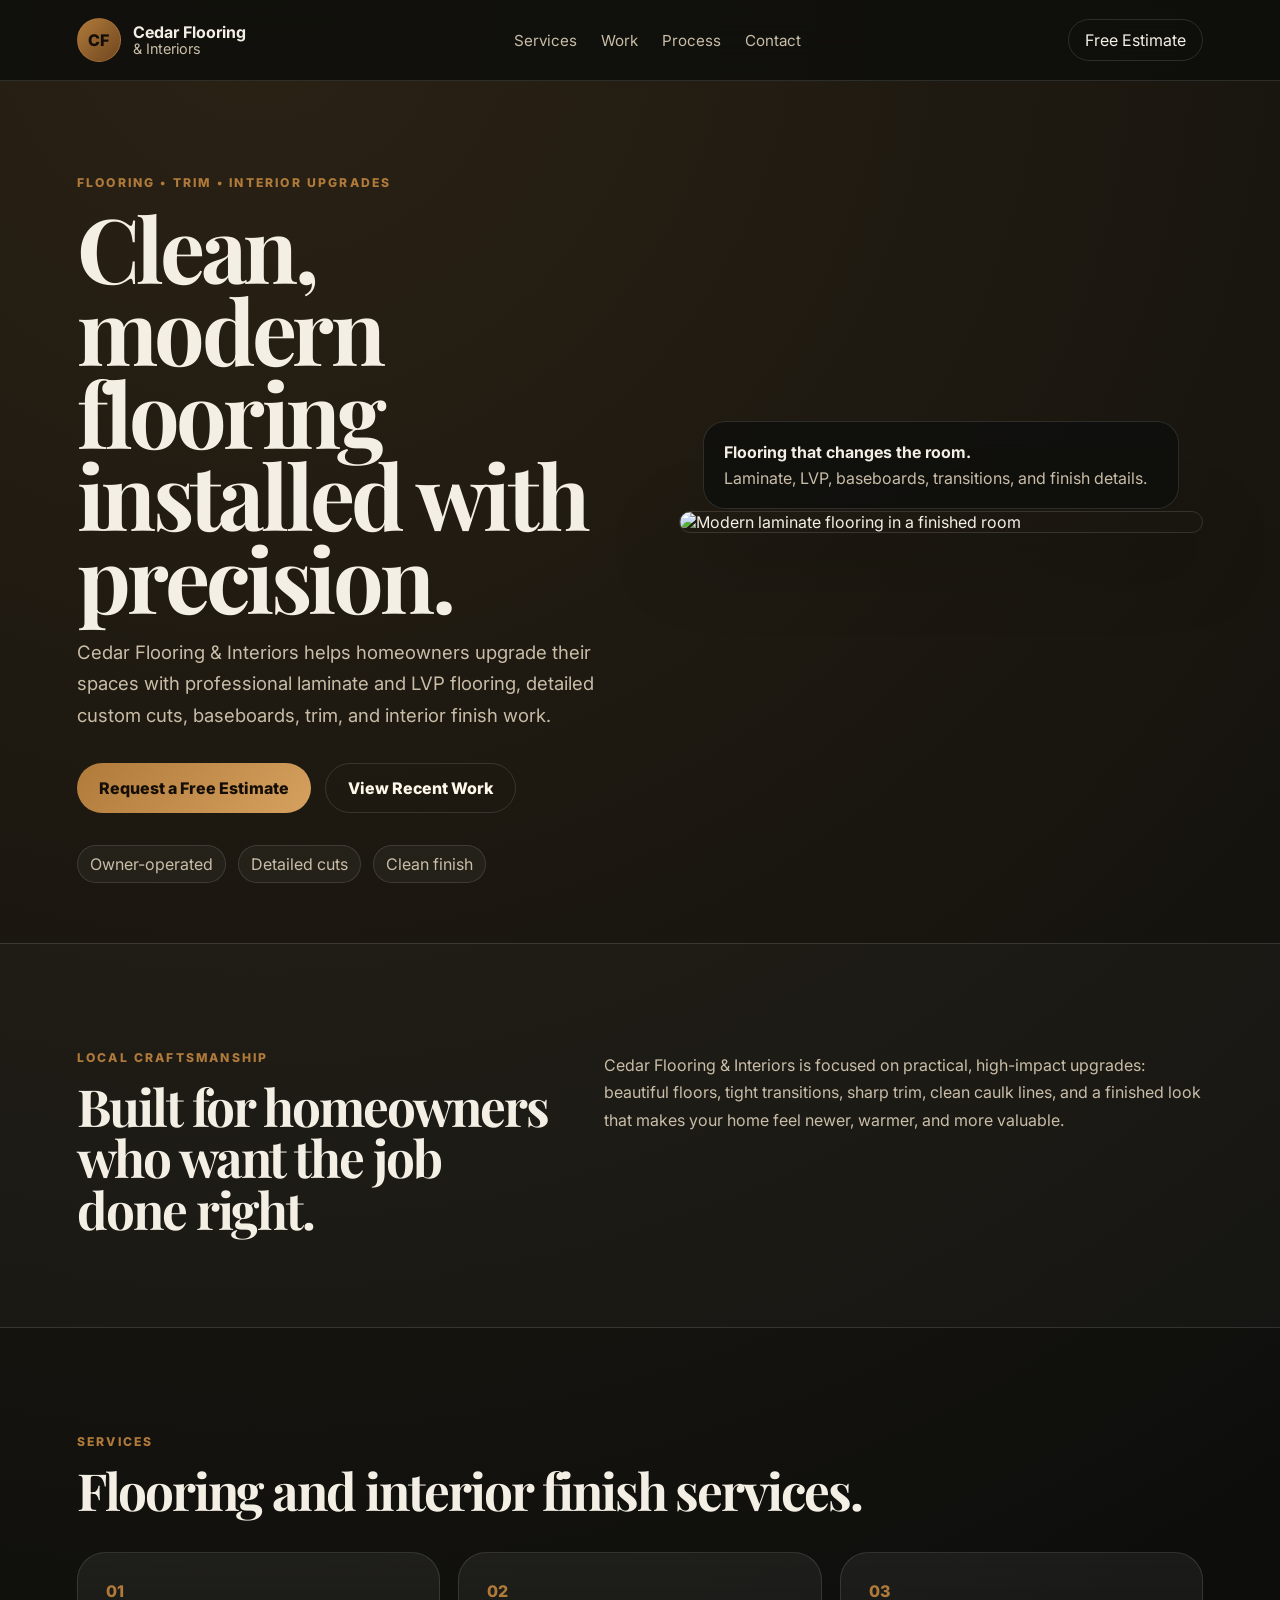
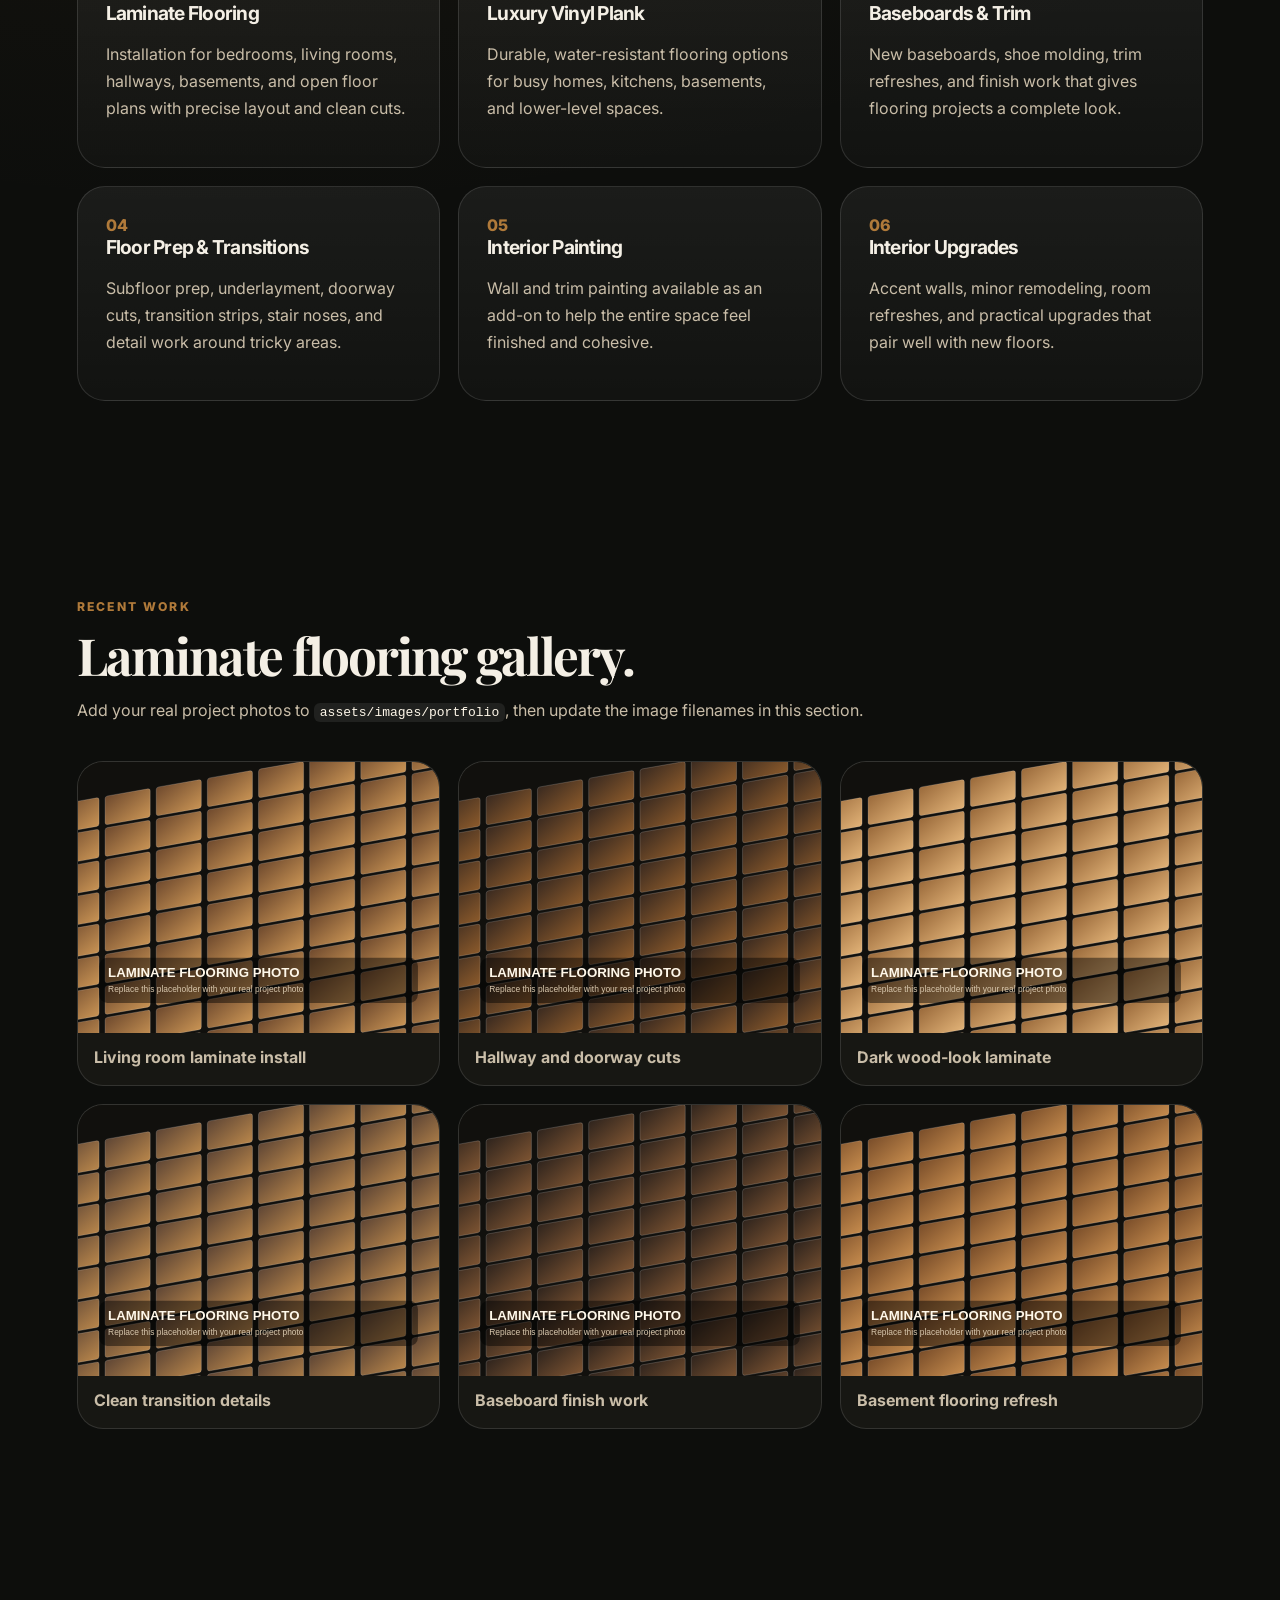
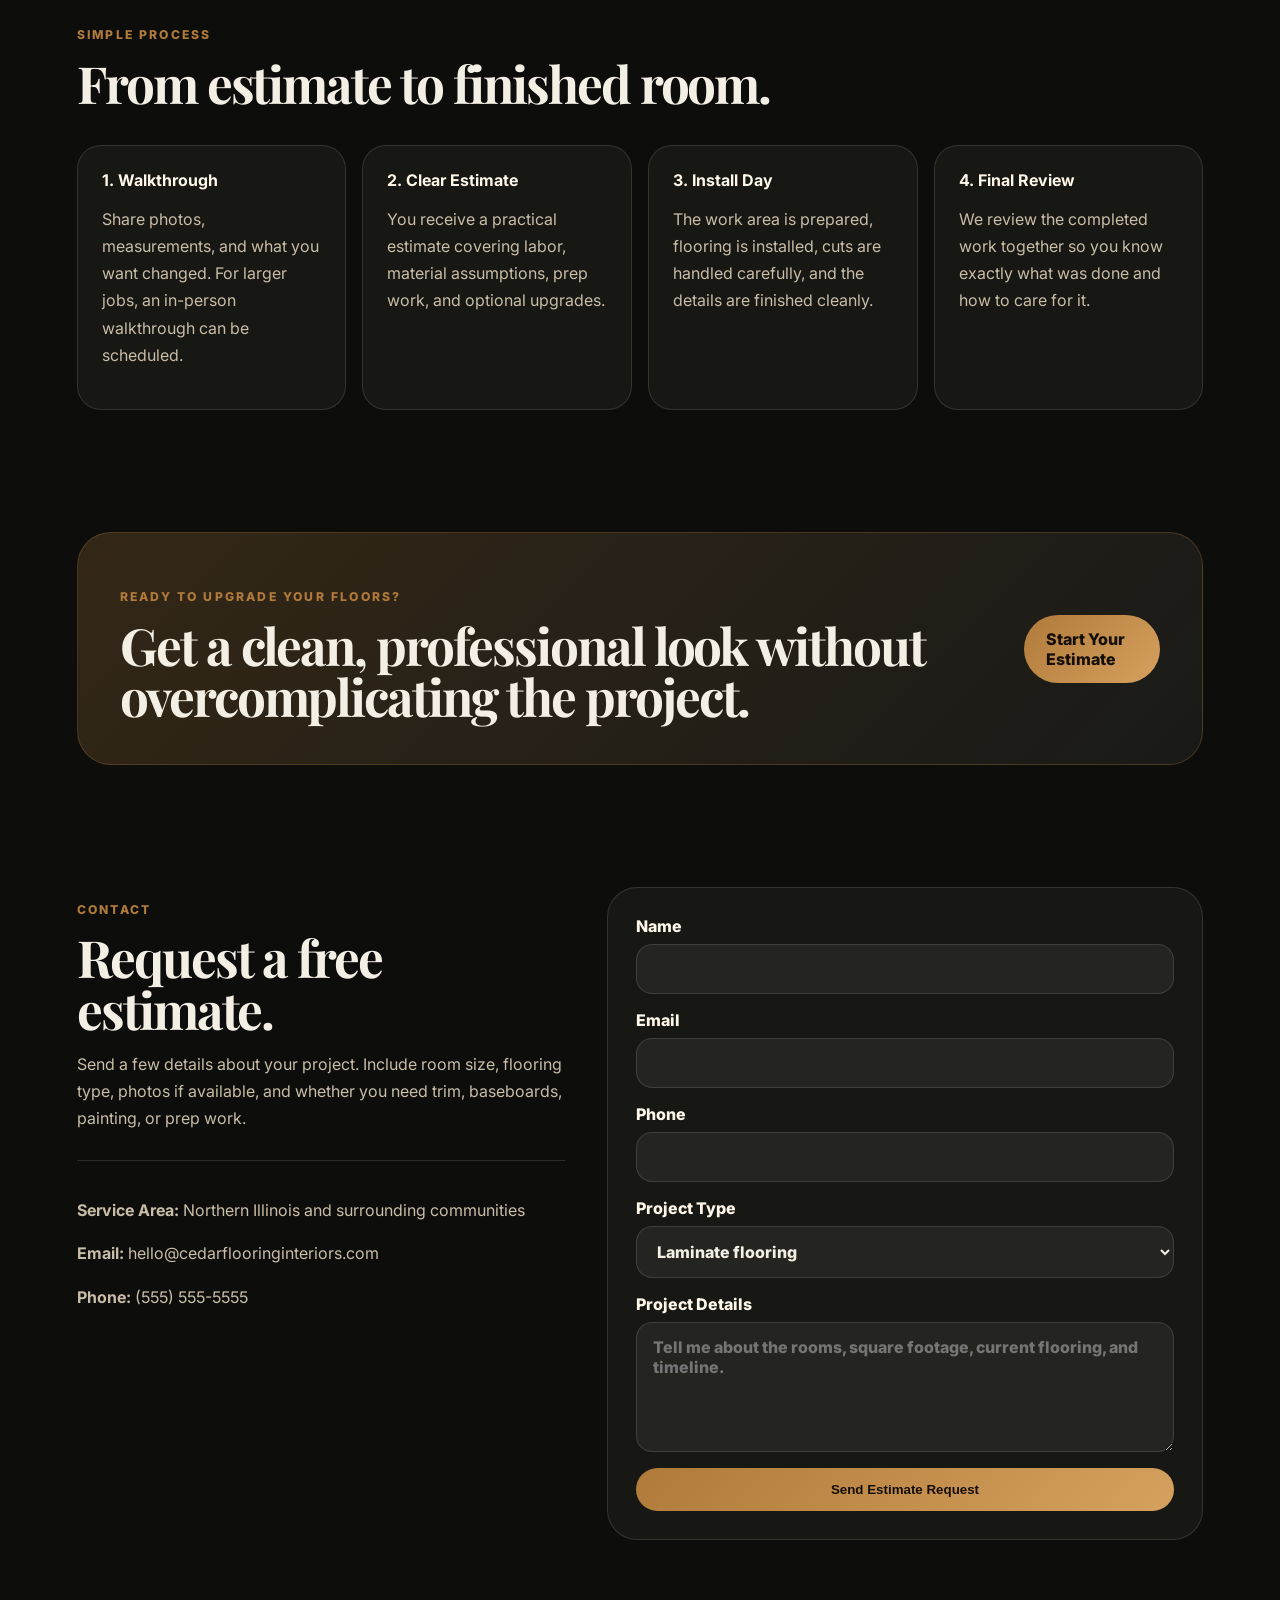
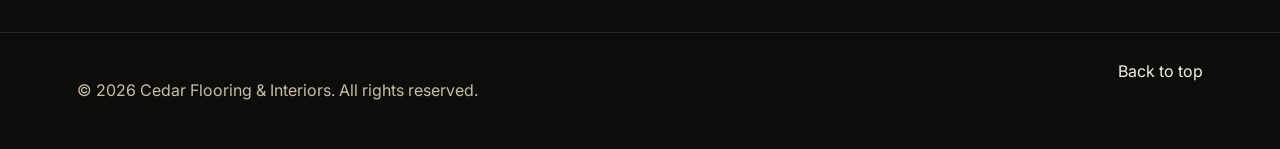
==== index.html @ 6c7323c0 "Initial Cedar Flooring website Initial Cedar Flooring website" ====
<!DOCTYPE html>
<html lang="en">
<head>
  <meta charset="UTF-8" />
  <meta name="viewport" content="width=device-width, initial-scale=1.0" />
  <title>Cedar Flooring & Interiors | Flooring Installation in Northern Illinois</title>
  <meta name="description" content="Cedar Flooring & Interiors provides laminate, LVP, hardwood-style flooring, baseboards, trim, and interior upgrades throughout Northern Illinois." />
  <link rel="preconnect" href="https://fonts.googleapis.com">
  <link rel="preconnect" href="https://fonts.gstatic.com" crossorigin>
  <link href="https://fonts.googleapis.com/css2?family=Inter:wght@400;500;600;700;800&family=Playfair+Display:wght@600;700&display=swap" rel="stylesheet">
  <link rel="stylesheet" href="styles.css" />
</head>
<body>
  <header class="site-header">
    <a class="brand" href="#top" aria-label="Cedar Flooring & Interiors home">
      <span class="brand-mark">CF</span>
      <span><strong>Cedar Flooring</strong><em>& Interiors</em></span>
    </a>
    <nav class="nav-links" aria-label="Primary navigation">
      <a href="#services">Services</a>
      <a href="#work">Work</a>
      <a href="#process">Process</a>
      <a href="#contact">Contact</a>
    </nav>
    <a class="header-cta" href="#contact">Free Estimate</a>
  </header>

  <main id="top">
    <section class="hero">
      <div class="hero-content">
        <p class="eyebrow">Flooring • Trim • Interior Upgrades</p>
        <h1>Clean, modern flooring installed with precision.</h1>
        <p class="hero-text">Cedar Flooring & Interiors helps homeowners upgrade their spaces with professional laminate and LVP flooring, detailed custom cuts, baseboards, trim, and interior finish work.</p>
        <div class="hero-actions">
          <a class="button primary" href="#contact">Request a Free Estimate</a>
          <a class="button secondary" href="#work">View Recent Work</a>
        </div>
        <div class="trust-row" aria-label="Business highlights">
          <span>Owner-operated</span>
          <span>Detailed cuts</span>
          <span>Clean finish</span>
        </div>
      </div>
      <div class="hero-card">
        <img src="assets/images/placeholders/laminate-hero.svg" alt="Modern laminate flooring in a finished room" />
        <div class="floating-card">
          <strong>Flooring that changes the room.</strong>
          <span>Laminate, LVP, baseboards, transitions, and finish details.</span>
        </div>
      </div>
    </section>

    <section class="section intro">
      <div>
        <p class="eyebrow">Local craftsmanship</p>
        <h2>Built for homeowners who want the job done right.</h2>
      </div>
      <p>Cedar Flooring & Interiors is focused on practical, high-impact upgrades: beautiful floors, tight transitions, sharp trim, clean caulk lines, and a finished look that makes your home feel newer, warmer, and more valuable.</p>
    </section>

    <section class="section services" id="services">
      <div class="section-heading">
        <p class="eyebrow">Services</p>
        <h2>Flooring and interior finish services.</h2>
      </div>
      <div class="service-grid">
        <article class="service-card">
          <span>01</span>
          <h3>Laminate Flooring</h3>
          <p>Installation for bedrooms, living rooms, hallways, basements, and open floor plans with precise layout and clean cuts.</p>
        </article>
        <article class="service-card">
          <span>02</span>
          <h3>Luxury Vinyl Plank</h3>
          <p>Durable, water-resistant flooring options for busy homes, kitchens, basements, and lower-level spaces.</p>
        </article>
        <article class="service-card">
          <span>03</span>
          <h3>Baseboards & Trim</h3>
          <p>New baseboards, shoe molding, trim refreshes, and finish work that gives flooring projects a complete look.</p>
        </article>
        <article class="service-card">
          <span>04</span>
          <h3>Floor Prep & Transitions</h3>
          <p>Subfloor prep, underlayment, doorway cuts, transition strips, stair noses, and detail work around tricky areas.</p>
        </article>
        <article class="service-card">
          <span>05</span>
          <h3>Interior Painting</h3>
          <p>Wall and trim painting available as an add-on to help the entire space feel finished and cohesive.</p>
        </article>
        <article class="service-card">
          <span>06</span>
          <h3>Interior Upgrades</h3>
          <p>Accent walls, minor remodeling, room refreshes, and practical upgrades that pair well with new floors.</p>
        </article>
      </div>
    </section>

    <section class="section showcase" id="work">
      <div class="section-heading">
        <p class="eyebrow">Recent Work</p>
        <h2>Laminate flooring gallery.</h2>
        <p>Add your real project photos to <code>assets/images/portfolio</code>, then update the image filenames in this section.</p>
      </div>
      <div class="gallery">
        <figure><img src="assets/images/placeholders/laminate-1.svg" alt="Laminate flooring project photo placeholder"><figcaption>Living room laminate install</figcaption></figure>
        <figure><img src="assets/images/placeholders/laminate-2.svg" alt="Laminate flooring hallway project photo placeholder"><figcaption>Hallway and doorway cuts</figcaption></figure>
        <figure><img src="assets/images/placeholders/laminate-3.svg" alt="Dark laminate flooring project photo placeholder"><figcaption>Dark wood-look laminate</figcaption></figure>
        <figure><img src="assets/images/placeholders/laminate-4.svg" alt="Laminate flooring detail project photo placeholder"><figcaption>Clean transition details</figcaption></figure>
        <figure><img src="assets/images/placeholders/laminate-5.svg" alt="Laminate floor and baseboard placeholder"><figcaption>Baseboard finish work</figcaption></figure>
        <figure><img src="assets/images/placeholders/laminate-6.svg" alt="Laminate basement floor placeholder"><figcaption>Basement flooring refresh</figcaption></figure>
      </div>
    </section>

    <section class="section process" id="process">
      <div class="section-heading">
        <p class="eyebrow">Simple Process</p>
        <h2>From estimate to finished room.</h2>
      </div>
      <div class="steps">
        <div><strong>1. Walkthrough</strong><p>Share photos, measurements, and what you want changed. For larger jobs, an in-person walkthrough can be scheduled.</p></div>
        <div><strong>2. Clear Estimate</strong><p>You receive a practical estimate covering labor, material assumptions, prep work, and optional upgrades.</p></div>
        <div><strong>3. Install Day</strong><p>The work area is prepared, flooring is installed, cuts are handled carefully, and the details are finished cleanly.</p></div>
        <div><strong>4. Final Review</strong><p>We review the completed work together so you know exactly what was done and how to care for it.</p></div>
      </div>
    </section>

    <section class="cta-band">
      <div>
        <p class="eyebrow">Ready to upgrade your floors?</p>
        <h2>Get a clean, professional look without overcomplicating the project.</h2>
      </div>
      <a class="button primary" href="#contact">Start Your Estimate</a>
    </section>

    <section class="section contact" id="contact">
      <div class="contact-copy">
        <p class="eyebrow">Contact</p>
        <h2>Request a free estimate.</h2>
        <p>Send a few details about your project. Include room size, flooring type, photos if available, and whether you need trim, baseboards, painting, or prep work.</p>
        <div class="contact-details">
          <p><strong>Service Area:</strong> Northern Illinois and surrounding communities</p>
          <p><strong>Email:</strong> hello@cedarflooringinteriors.com</p>
          <p><strong>Phone:</strong> (555) 555-5555</p>
        </div>
      </div>
      <form name="estimate" method="POST" data-netlify="true" netlify-honeypot="bot-field" action="/thank-you.html" class="contact-form">
        <input type="hidden" name="form-name" value="estimate" />
        <p class="hidden"><label>Don’t fill this out: <input name="bot-field" /></label></p>
        <label>Name<input type="text" name="name" required></label>
        <label>Email<input type="email" name="email" required></label>
        <label>Phone<input type="tel" name="phone"></label>
        <label>Project Type<select name="project-type"><option>Laminate flooring</option><option>LVP flooring</option><option>Baseboards / trim</option><option>Interior painting</option><option>Other interior upgrade</option></select></label>
        <label>Project Details<textarea name="message" rows="5" placeholder="Tell me about the rooms, square footage, current flooring, and timeline."></textarea></label>
        <button class="button primary" type="submit">Send Estimate Request</button>
      </form>
    </section>
  </main>

  <footer class="site-footer">
    <p>© <span id="year"></span> Cedar Flooring & Interiors. All rights reserved.</p>
    <a href="#top">Back to top</a>
  </footer>

  <script src="script.js"></script>
</body>
</html>
---- styles.css ----
:root {
  --bg: #0d0e0c;
  --panel: #171713;
  --panel-2: #222018;
  --text: #f4efe5;
  --muted: #c9bda8;
  --cedar: #b07a3a;
  --cedar-dark: #6f461f;
  --cream: #fff8ea;
  --line: rgba(255,255,255,.12);
  --shadow: 0 24px 70px rgba(0,0,0,.35);
}
* { box-sizing: border-box; }
html { scroll-behavior: smooth; }
body {
  margin: 0;
  font-family: Inter, system-ui, -apple-system, BlinkMacSystemFont, "Segoe UI", sans-serif;
  background: radial-gradient(circle at 20% 0%, rgba(176,122,58,.18), transparent 36%), var(--bg);
  color: var(--text);
}
a { color: inherit; text-decoration: none; }
img { max-width: 100%; display: block; }
.site-header {
  position: sticky; top: 0; z-index: 10;
  display: flex; align-items: center; justify-content: space-between;
  gap: 24px; padding: 18px 6vw;
  background: rgba(13,14,12,.82); backdrop-filter: blur(18px);
  border-bottom: 1px solid var(--line);
}
.brand { display: flex; align-items: center; gap: 12px; }
.brand-mark {
  width: 44px; height: 44px; display: grid; place-items: center;
  border: 1px solid rgba(176,122,58,.55); border-radius: 50%;
  background: linear-gradient(135deg, var(--cedar), var(--cedar-dark));
  font-weight: 800; color: #130d08;
}
.brand strong, .brand em { display: block; line-height: 1.05; }
.brand em { color: var(--muted); font-style: normal; font-size: .9rem; }
.nav-links { display: flex; gap: 24px; color: var(--muted); font-size: .95rem; }
.nav-links a:hover { color: var(--text); }
.header-cta { border: 1px solid var(--line); padding: 10px 16px; border-radius: 999px; }
.hero { display: grid; grid-template-columns: 1.02fr .98fr; gap: 56px; align-items: center; min-height: 82vh; padding: 80px 6vw 60px; }
.eyebrow { color: var(--cedar); text-transform: uppercase; letter-spacing: .18em; font-size: .76rem; font-weight: 800; }
h1, h2, h3 { margin: 0; letter-spacing: -0.04em; }
h1 { font-family: "Playfair Display", serif; font-size: clamp(3rem, 7vw, 6.8rem); line-height: .92; max-width: 900px; }
h2 { font-family: "Playfair Display", serif; font-size: clamp(2.2rem, 4vw, 4.2rem); line-height: 1; }
h3 { font-size: 1.2rem; }
p { color: var(--muted); line-height: 1.7; }
.hero-text { font-size: 1.16rem; max-width: 680px; }
.hero-actions { display: flex; gap: 14px; flex-wrap: wrap; margin: 32px 0; }
.button { display: inline-flex; justify-content: center; align-items: center; border-radius: 999px; padding: 14px 22px; font-weight: 800; border: 1px solid var(--line); cursor: pointer; }
.button.primary { background: linear-gradient(135deg, var(--cedar), #d6a15f); color: #150e07; border: none; }
.button.secondary { color: var(--cream); }
.trust-row { display: flex; gap: 12px; flex-wrap: wrap; color: var(--muted); }
.trust-row span { border: 1px solid var(--line); border-radius: 999px; padding: 8px 12px; background: rgba(255,255,255,.04); }
.hero-card { position: relative; }
.hero-card img { border-radius: 34px; box-shadow: var(--shadow); border: 1px solid var(--line); }
.floating-card { position: absolute; left: 24px; right: 24px; bottom: 24px; padding: 20px; background: rgba(13,14,12,.75); backdrop-filter: blur(16px); border: 1px solid var(--line); border-radius: 22px; }
.floating-card strong, .floating-card span { display: block; }
.floating-card span { color: var(--muted); margin-top: 6px; }
.section { padding: 92px 6vw; }
.intro { display: grid; grid-template-columns: .8fr 1fr; gap: 48px; border-top: 1px solid var(--line); border-bottom: 1px solid var(--line); background: rgba(255,255,255,.025); }
.section-heading { max-width: 820px; margin-bottom: 36px; }
.service-grid { display: grid; grid-template-columns: repeat(3, 1fr); gap: 18px; }
.service-card { padding: 28px; border: 1px solid var(--line); border-radius: 28px; background: linear-gradient(180deg, rgba(255,255,255,.06), rgba(255,255,255,.025)); }
.service-card span { color: var(--cedar); font-weight: 800; }
.gallery { display: grid; grid-template-columns: repeat(3, 1fr); gap: 18px; }
.gallery figure { margin: 0; border: 1px solid var(--line); border-radius: 26px; overflow: hidden; background: var(--panel); }
.gallery img { width: 100%; aspect-ratio: 4/3; object-fit: cover; }
.gallery figcaption { padding: 14px 16px 18px; color: var(--muted); font-weight: 700; }
.steps { display: grid; grid-template-columns: repeat(4, 1fr); gap: 16px; }
.steps div { padding: 24px; background: var(--panel); border: 1px solid var(--line); border-radius: 24px; }
.steps strong { color: var(--cream); }
.cta-band { margin: 30px 6vw; padding: 42px; border-radius: 34px; display: flex; justify-content: space-between; gap: 30px; align-items: center; background: linear-gradient(135deg, rgba(176,122,58,.24), rgba(255,255,255,.05)); border: 1px solid rgba(176,122,58,.28); }
.contact { display: grid; grid-template-columns: .9fr 1.1fr; gap: 42px; }
.contact-details { margin-top: 28px; padding-top: 20px; border-top: 1px solid var(--line); }
.contact-form { display: grid; gap: 16px; padding: 28px; border: 1px solid var(--line); border-radius: 30px; background: var(--panel); }
label { display: grid; gap: 8px; color: var(--cream); font-weight: 800; }
input, textarea, select { width: 100%; border: 1px solid var(--line); border-radius: 16px; background: rgba(255,255,255,.06); color: var(--text); padding: 14px 16px; font: inherit; }
select option { color: #111; }
.hidden { display: none; }
.site-footer { padding: 28px 6vw; display: flex; justify-content: space-between; gap: 20px; border-top: 1px solid var(--line); }
.thank-you-page { min-height: 100vh; display: grid; place-items: center; padding: 24px; }
.thank-you-card { max-width: 620px; padding: 46px; border-radius: 34px; background: var(--panel); border: 1px solid var(--line); box-shadow: var(--shadow); }
code { color: var(--cream); background: rgba(255,255,255,.08); padding: 2px 6px; border-radius: 6px; }
@media (max-width: 900px) {
  .hero, .intro, .contact { grid-template-columns: 1fr; }
  .service-grid, .gallery, .steps { grid-template-columns: repeat(2, 1fr); }
  .nav-links { display: none; }
  .cta-band { align-items: flex-start; flex-direction: column; }
}
@media (max-width: 560px) {
  .site-header { padding: 14px 18px; }
  .header-cta { display: none; }
  .hero, .section { padding-left: 20px; padding-right: 20px; }
  .service-grid, .gallery, .steps { grid-template-columns: 1fr; }
  .site-footer { flex-direction: column; }
}
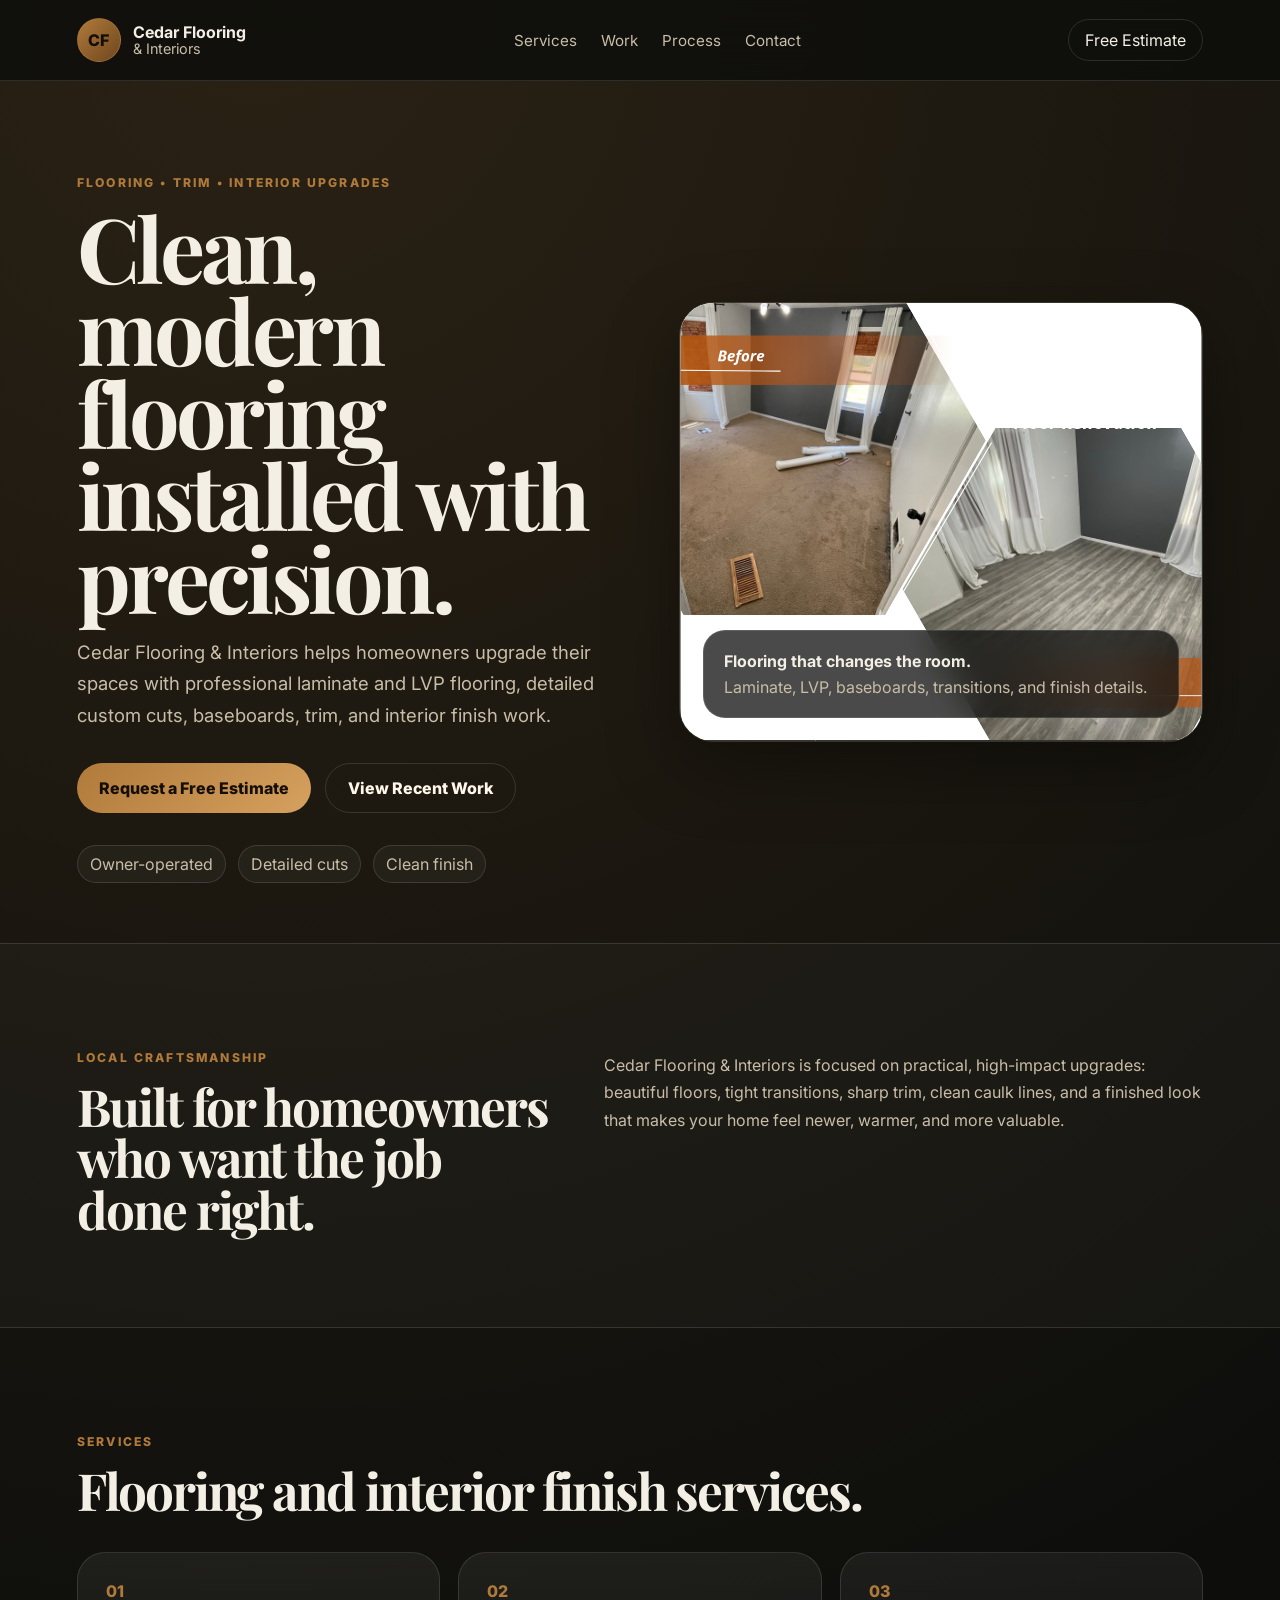
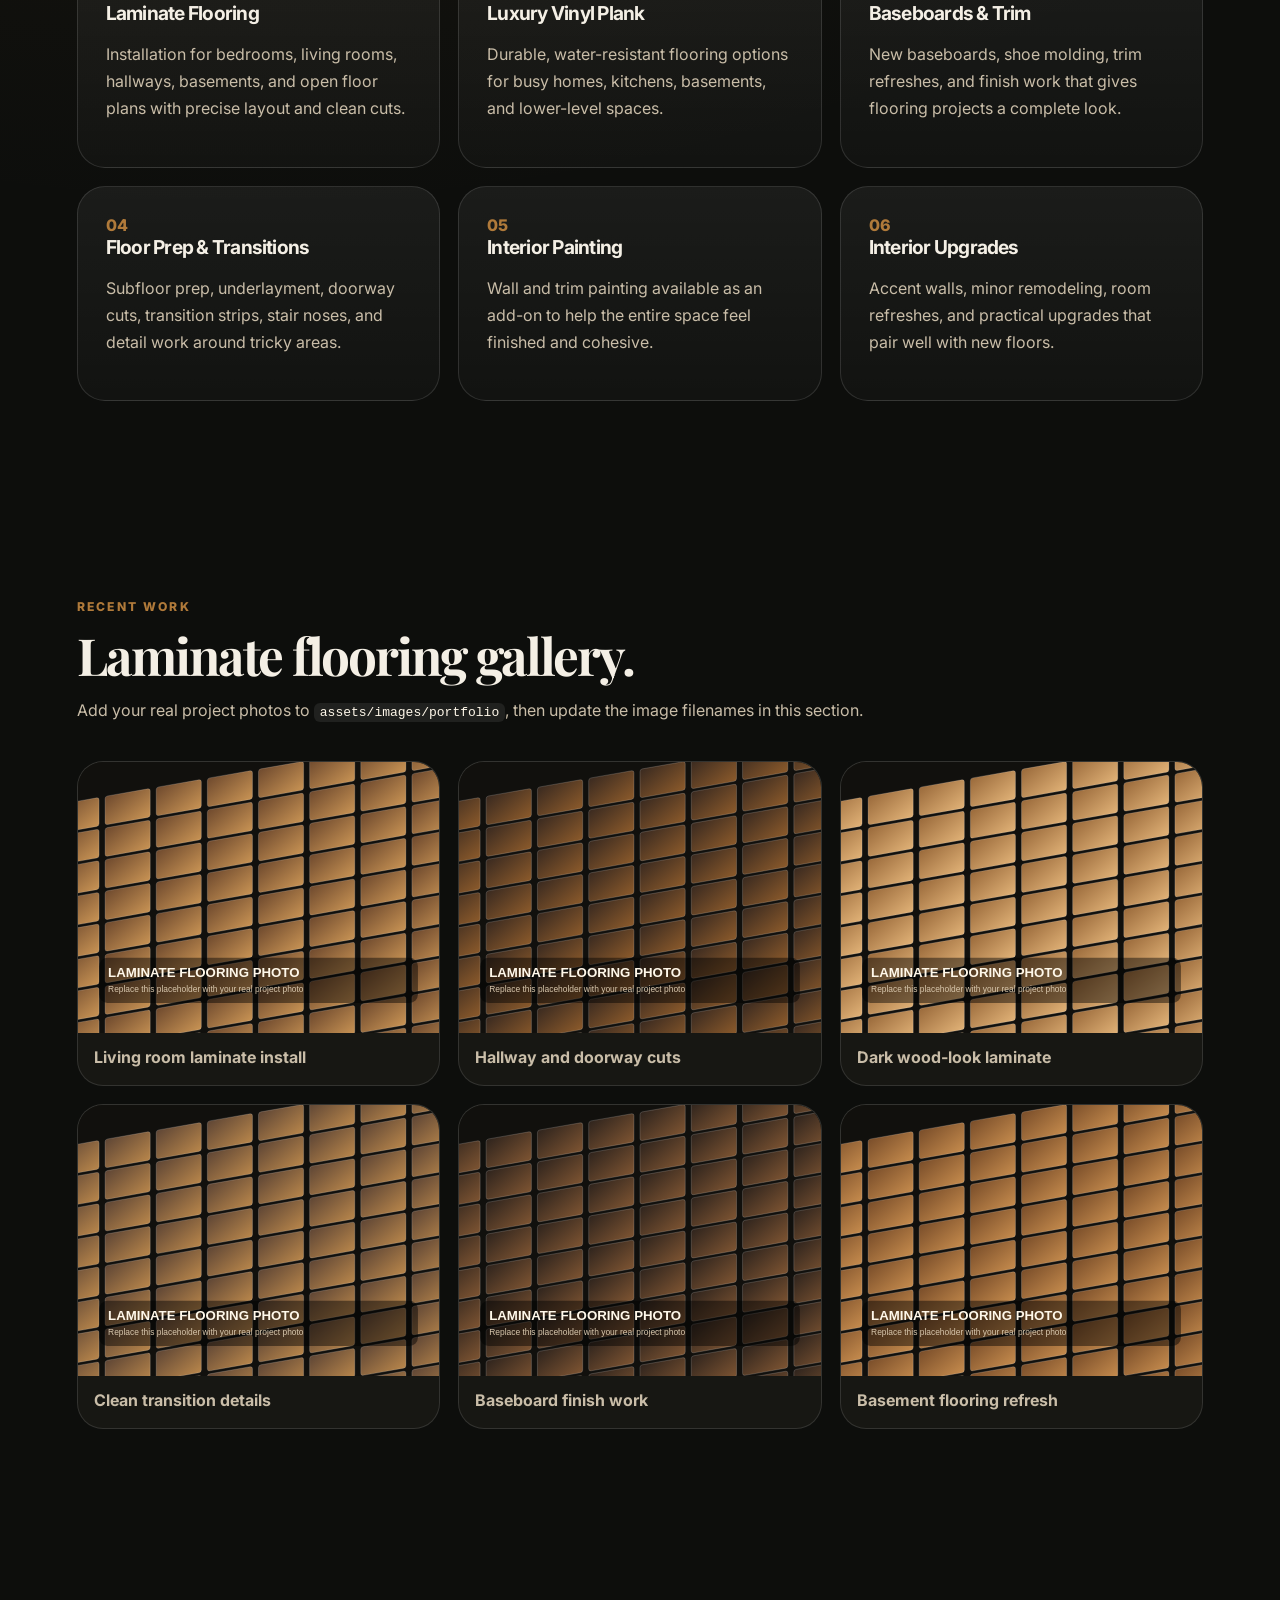
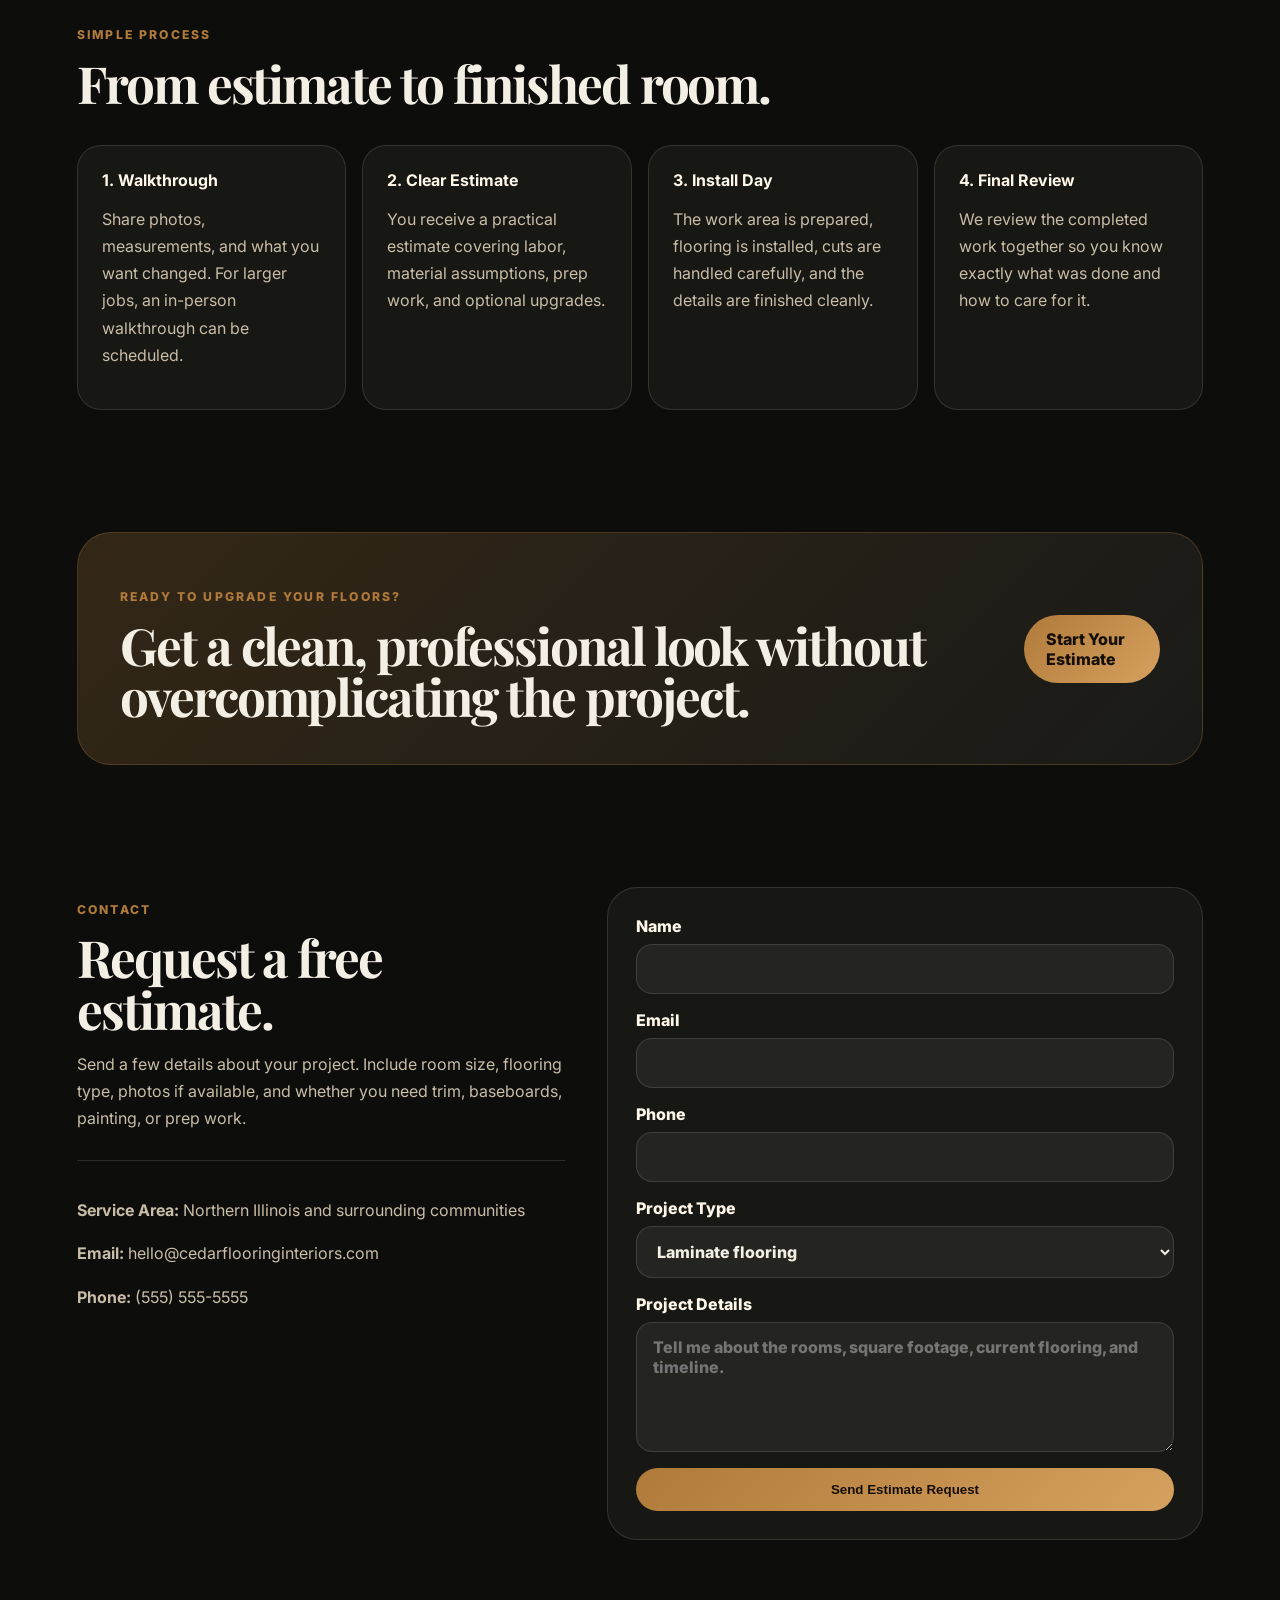
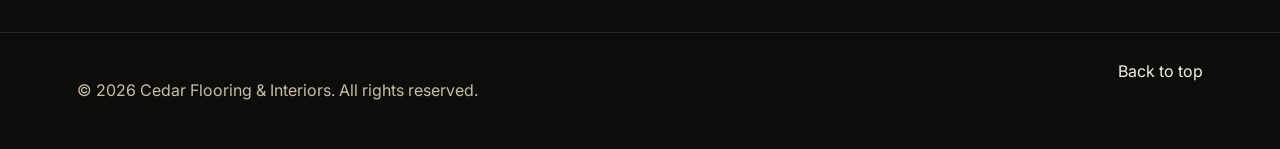
==== commit abc716ea: "Update index.html" ====
--- a/index.html
+++ b/index.html
@@ -42,7 +42,7 @@
         </div>
       </div>
       <div class="hero-card">
-        <img src="assets/images/placeholders/laminate-hero.svg" alt="Modern laminate flooring in a finished room" />
+        <img src="assets/images/before-and-after.svg" alt="Modern laminate flooring in a finished room" />
         <div class="floating-card">
           <strong>Flooring that changes the room.</strong>
           <span>Laminate, LVP, baseboards, transitions, and finish details.</span>
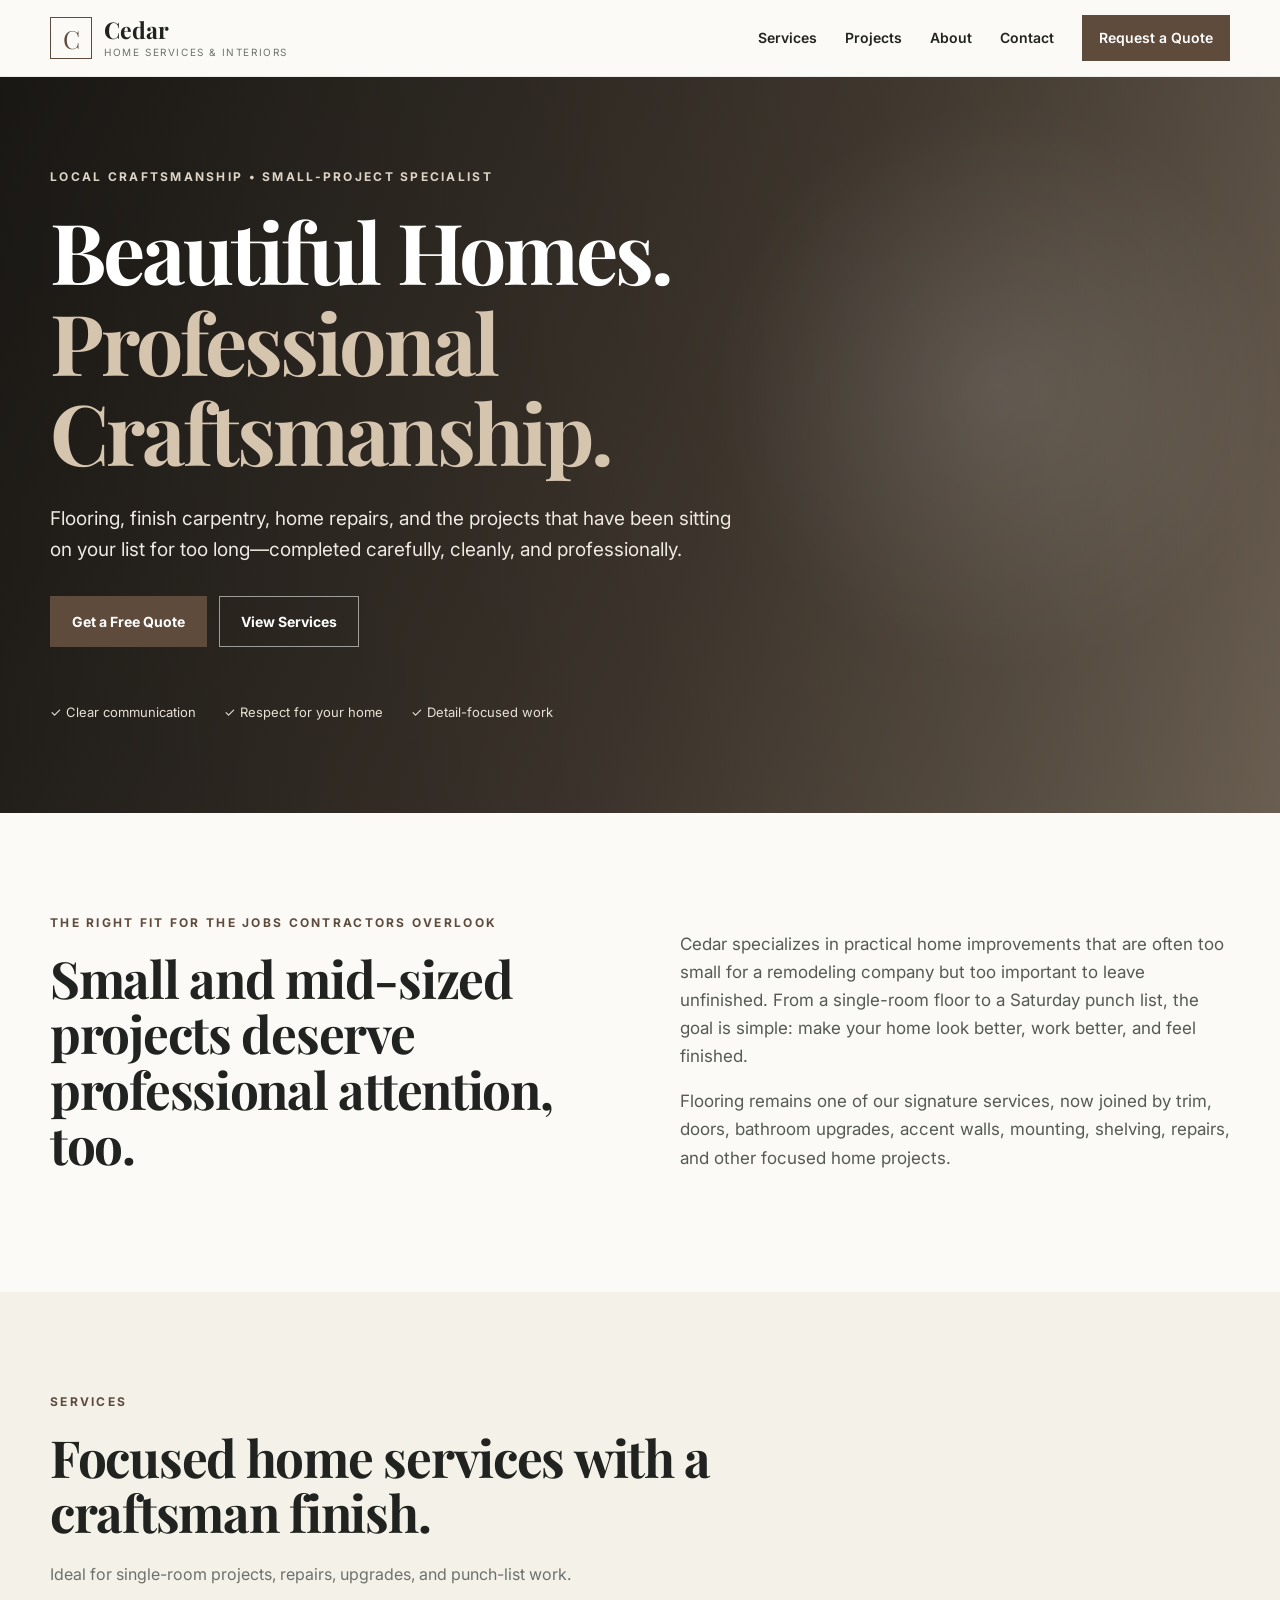
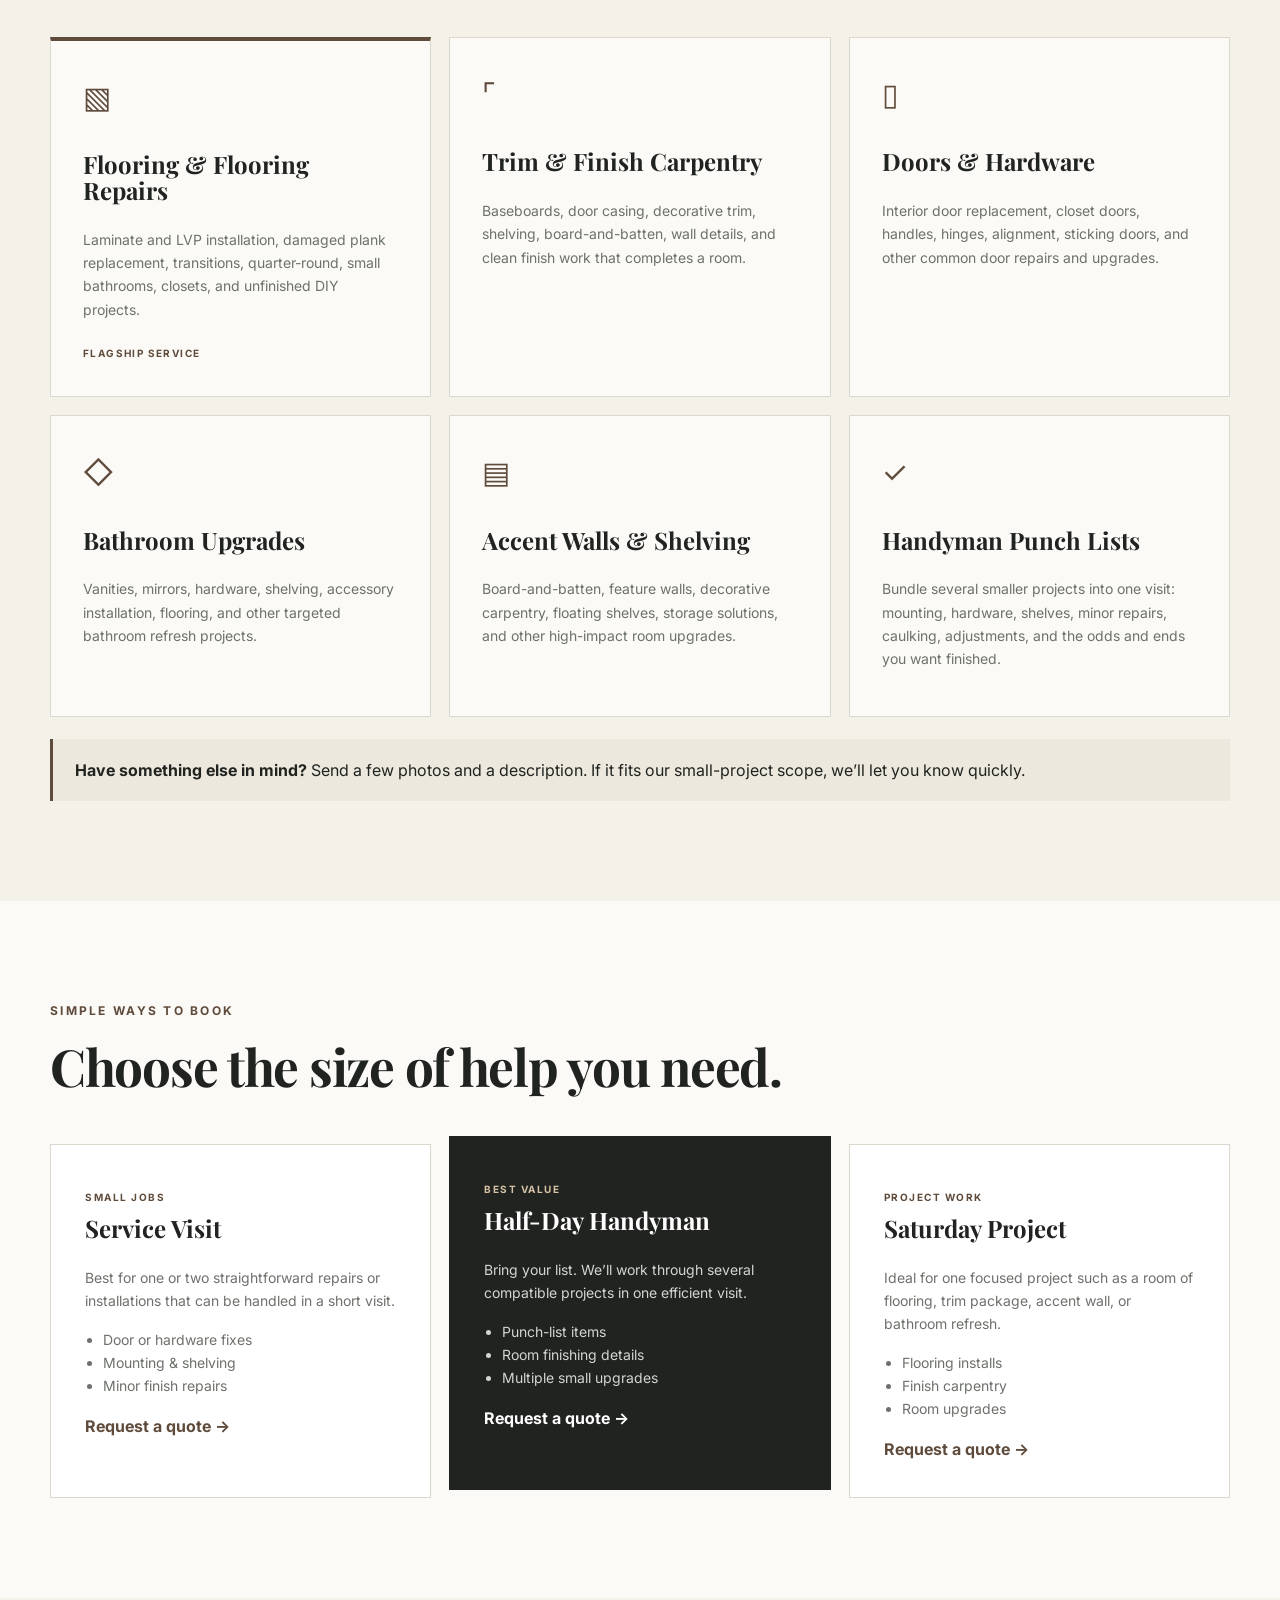
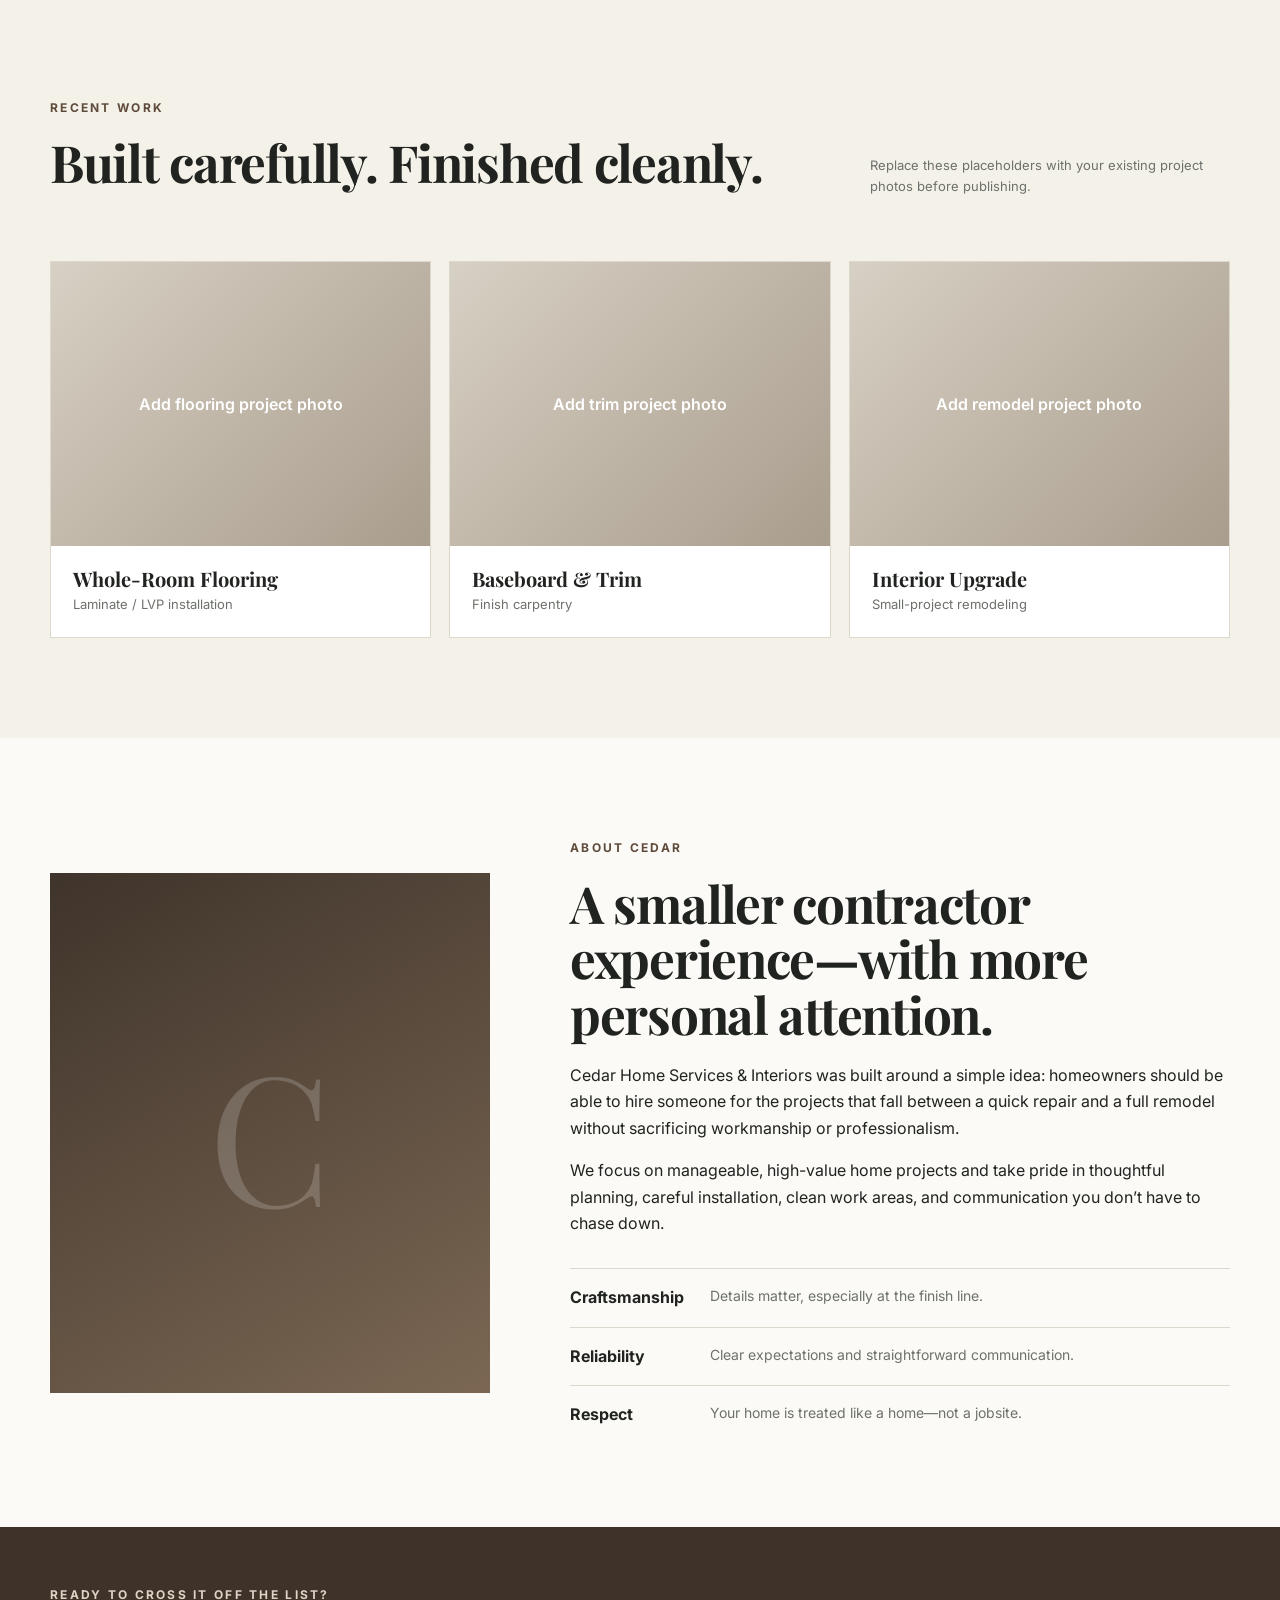
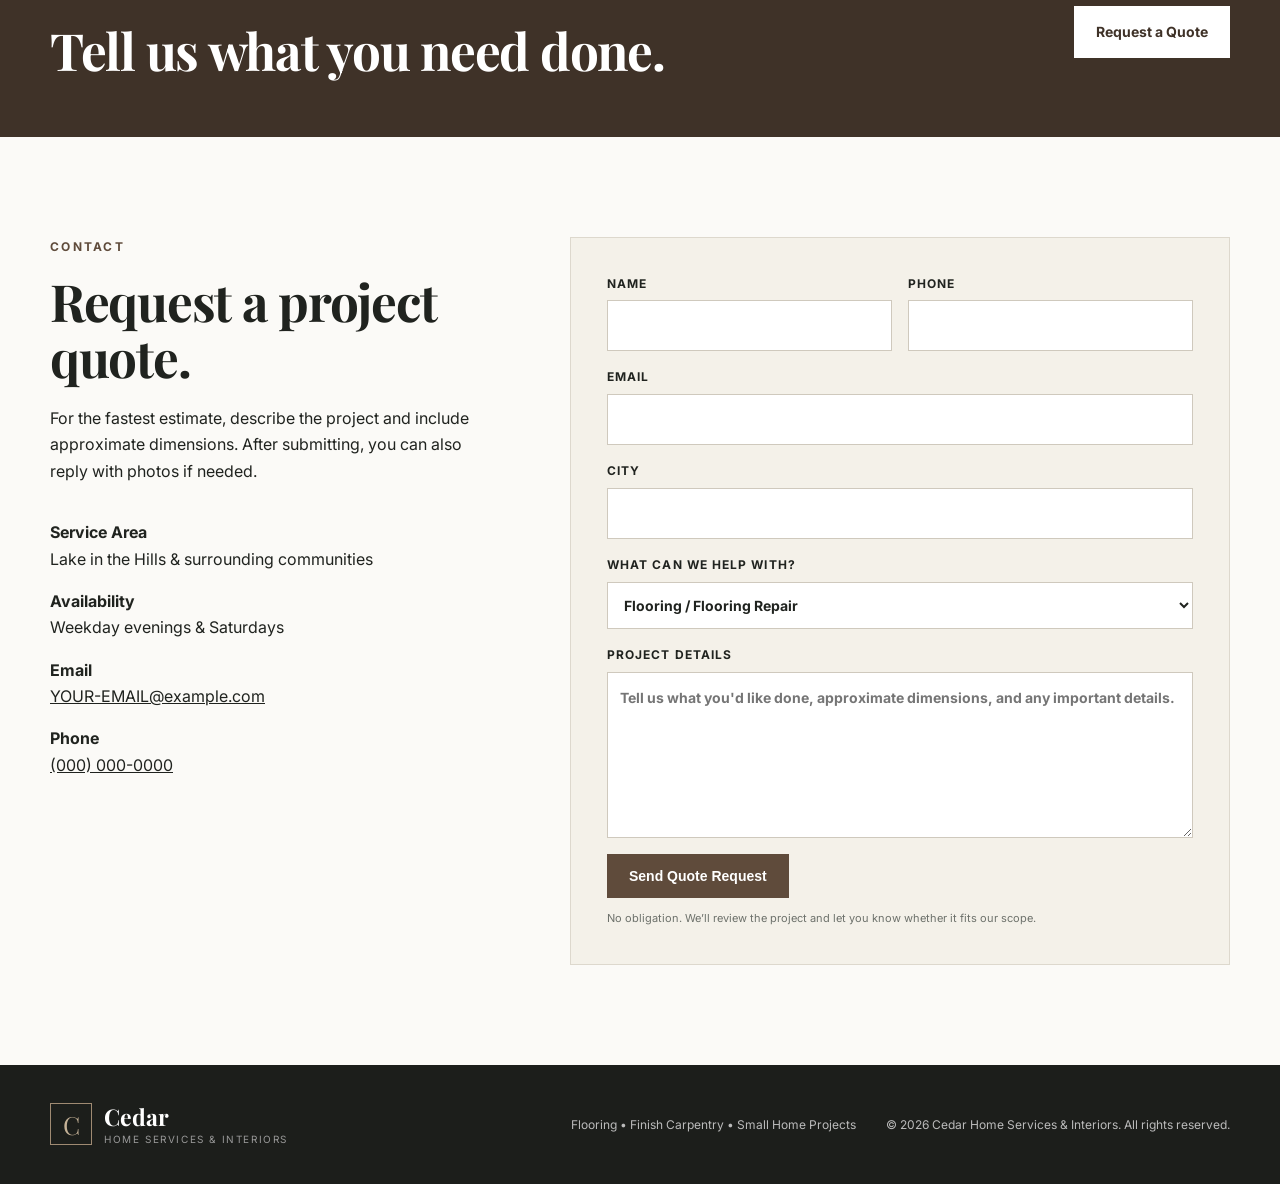
==== commit add98141: "Add files via upload" ====
--- a/index.html
+++ b/index.html
@@ -3,164 +3,220 @@
 <head>
   <meta charset="UTF-8" />
   <meta name="viewport" content="width=device-width, initial-scale=1.0" />
-  <title>Cedar Flooring & Interiors | Flooring Installation in Northern Illinois</title>
-  <meta name="description" content="Cedar Flooring & Interiors provides laminate, LVP, hardwood-style flooring, baseboards, trim, and interior upgrades throughout Northern Illinois." />
+  <meta name="description" content="Cedar Home Services & Interiors provides professional flooring, trim, doors, bathroom upgrades, accent walls, punch-list repairs, and small home projects in Lake in the Hills and surrounding communities." />
+  <title>Cedar Home Services & Interiors | Small Projects. Professional Results.</title>
   <link rel="preconnect" href="https://fonts.googleapis.com">
   <link rel="preconnect" href="https://fonts.gstatic.com" crossorigin>
-  <link href="https://fonts.googleapis.com/css2?family=Inter:wght@400;500;600;700;800&family=Playfair+Display:wght@600;700&display=swap" rel="stylesheet">
+  <link href="https://fonts.googleapis.com/css2?family=Inter:wght@400;500;600;700&family=Playfair+Display:wght@600;700&display=swap" rel="stylesheet">
   <link rel="stylesheet" href="styles.css" />
 </head>
 <body>
   <header class="site-header">
-    <a class="brand" href="#top" aria-label="Cedar Flooring & Interiors home">
-      <span class="brand-mark">CF</span>
-      <span><strong>Cedar Flooring</strong><em>& Interiors</em></span>
-    </a>
-    <nav class="nav-links" aria-label="Primary navigation">
-      <a href="#services">Services</a>
-      <a href="#work">Work</a>
-      <a href="#process">Process</a>
-      <a href="#contact">Contact</a>
-    </nav>
-    <a class="header-cta" href="#contact">Free Estimate</a>
+    <div class="container nav-wrap">
+      <a class="brand" href="#home" aria-label="Cedar Home Services & Interiors home">
+        <span class="brand-mark">C</span>
+        <span class="brand-text"><strong>Cedar</strong><small>Home Services & Interiors</small></span>
+      </a>
+      <button class="nav-toggle" aria-label="Toggle navigation" aria-expanded="false">☰</button>
+      <nav class="nav-links" aria-label="Primary navigation">
+        <a href="#services">Services</a>
+        <a href="#projects">Projects</a>
+        <a href="#about">About</a>
+        <a href="#contact">Contact</a>
+        <a class="btn btn-small" href="#contact">Request a Quote</a>
+      </nav>
+    </div>
   </header>
 
-  <main id="top">
-    <section class="hero">
-      <div class="hero-content">
-        <p class="eyebrow">Flooring • Trim • Interior Upgrades</p>
-        <h1>Clean, modern flooring installed with precision.</h1>
-        <p class="hero-text">Cedar Flooring & Interiors helps homeowners upgrade their spaces with professional laminate and LVP flooring, detailed custom cuts, baseboards, trim, and interior finish work.</p>
+  <main>
+    <section class="hero" id="home">
+      <div class="hero-overlay"></div>
+      <div class="container hero-content">
+        <p class="eyebrow">Local craftsmanship • Small-project specialist</p>
+        <h1>Beautiful Homes.<br><span>Professional Craftsmanship.</span></h1>
+        <p class="hero-copy">Flooring, finish carpentry, home repairs, and the projects that have been sitting on your list for too long—completed carefully, cleanly, and professionally.</p>
         <div class="hero-actions">
-          <a class="button primary" href="#contact">Request a Free Estimate</a>
-          <a class="button secondary" href="#work">View Recent Work</a>
-        </div>
-        <div class="trust-row" aria-label="Business highlights">
-          <span>Owner-operated</span>
-          <span>Detailed cuts</span>
-          <span>Clean finish</span>
-        </div>
-      </div>
-      <div class="hero-card">
-        <img src="assets/images/before-and-after.svg" alt="Modern laminate flooring in a finished room" />
-        <div class="floating-card">
-          <strong>Flooring that changes the room.</strong>
-          <span>Laminate, LVP, baseboards, transitions, and finish details.</span>
-        </div>
-      </div>
-    </section>
-
-    <section class="section intro">
-      <div>
-        <p class="eyebrow">Local craftsmanship</p>
-        <h2>Built for homeowners who want the job done right.</h2>
-      </div>
-      <p>Cedar Flooring & Interiors is focused on practical, high-impact upgrades: beautiful floors, tight transitions, sharp trim, clean caulk lines, and a finished look that makes your home feel newer, warmer, and more valuable.</p>
-    </section>
-
-    <section class="section services" id="services">
-      <div class="section-heading">
-        <p class="eyebrow">Services</p>
-        <h2>Flooring and interior finish services.</h2>
-      </div>
-      <div class="service-grid">
-        <article class="service-card">
-          <span>01</span>
-          <h3>Laminate Flooring</h3>
-          <p>Installation for bedrooms, living rooms, hallways, basements, and open floor plans with precise layout and clean cuts.</p>
-        </article>
-        <article class="service-card">
-          <span>02</span>
-          <h3>Luxury Vinyl Plank</h3>
-          <p>Durable, water-resistant flooring options for busy homes, kitchens, basements, and lower-level spaces.</p>
-        </article>
-        <article class="service-card">
-          <span>03</span>
-          <h3>Baseboards & Trim</h3>
-          <p>New baseboards, shoe molding, trim refreshes, and finish work that gives flooring projects a complete look.</p>
-        </article>
-        <article class="service-card">
-          <span>04</span>
-          <h3>Floor Prep & Transitions</h3>
-          <p>Subfloor prep, underlayment, doorway cuts, transition strips, stair noses, and detail work around tricky areas.</p>
-        </article>
-        <article class="service-card">
-          <span>05</span>
-          <h3>Interior Painting</h3>
-          <p>Wall and trim painting available as an add-on to help the entire space feel finished and cohesive.</p>
-        </article>
-        <article class="service-card">
-          <span>06</span>
-          <h3>Interior Upgrades</h3>
-          <p>Accent walls, minor remodeling, room refreshes, and practical upgrades that pair well with new floors.</p>
-        </article>
-      </div>
-    </section>
-
-    <section class="section showcase" id="work">
-      <div class="section-heading">
-        <p class="eyebrow">Recent Work</p>
-        <h2>Laminate flooring gallery.</h2>
-        <p>Add your real project photos to <code>assets/images/portfolio</code>, then update the image filenames in this section.</p>
-      </div>
-      <div class="gallery">
-        <figure><img src="assets/images/placeholders/laminate-1.svg" alt="Laminate flooring project photo placeholder"><figcaption>Living room laminate install</figcaption></figure>
-        <figure><img src="assets/images/placeholders/laminate-2.svg" alt="Laminate flooring hallway project photo placeholder"><figcaption>Hallway and doorway cuts</figcaption></figure>
-        <figure><img src="assets/images/placeholders/laminate-3.svg" alt="Dark laminate flooring project photo placeholder"><figcaption>Dark wood-look laminate</figcaption></figure>
-        <figure><img src="assets/images/placeholders/laminate-4.svg" alt="Laminate flooring detail project photo placeholder"><figcaption>Clean transition details</figcaption></figure>
-        <figure><img src="assets/images/placeholders/laminate-5.svg" alt="Laminate floor and baseboard placeholder"><figcaption>Baseboard finish work</figcaption></figure>
-        <figure><img src="assets/images/placeholders/laminate-6.svg" alt="Laminate basement floor placeholder"><figcaption>Basement flooring refresh</figcaption></figure>
-      </div>
-    </section>
-
-    <section class="section process" id="process">
-      <div class="section-heading">
-        <p class="eyebrow">Simple Process</p>
-        <h2>From estimate to finished room.</h2>
-      </div>
-      <div class="steps">
-        <div><strong>1. Walkthrough</strong><p>Share photos, measurements, and what you want changed. For larger jobs, an in-person walkthrough can be scheduled.</p></div>
-        <div><strong>2. Clear Estimate</strong><p>You receive a practical estimate covering labor, material assumptions, prep work, and optional upgrades.</p></div>
-        <div><strong>3. Install Day</strong><p>The work area is prepared, flooring is installed, cuts are handled carefully, and the details are finished cleanly.</p></div>
-        <div><strong>4. Final Review</strong><p>We review the completed work together so you know exactly what was done and how to care for it.</p></div>
+          <a class="btn" href="#contact">Get a Free Quote</a>
+          <a class="btn btn-ghost" href="#services">View Services</a>
+        </div>
+        <div class="hero-trust">
+          <span>✓ Clear communication</span>
+          <span>✓ Respect for your home</span>
+          <span>✓ Detail-focused work</span>
+        </div>
+      </div>
+    </section>
+
+    <section class="intro section">
+      <div class="container split">
+        <div>
+          <p class="eyebrow dark">The right fit for the jobs contractors overlook</p>
+          <h2>Small and mid-sized projects deserve professional attention, too.</h2>
+        </div>
+        <div class="intro-copy">
+          <p>Cedar specializes in practical home improvements that are often too small for a remodeling company but too important to leave unfinished. From a single-room floor to a Saturday punch list, the goal is simple: make your home look better, work better, and feel finished.</p>
+          <p>Flooring remains one of our signature services, now joined by trim, doors, bathroom upgrades, accent walls, mounting, shelving, repairs, and other focused home projects.</p>
+        </div>
+      </div>
+    </section>
+
+    <section class="services section alt" id="services">
+      <div class="container">
+        <div class="section-head">
+          <p class="eyebrow dark">Services</p>
+          <h2>Focused home services with a craftsman finish.</h2>
+          <p>Ideal for single-room projects, repairs, upgrades, and punch-list work.</p>
+        </div>
+        <div class="service-grid">
+          <article class="service-card featured">
+            <div class="icon">▧</div>
+            <h3>Flooring & Flooring Repairs</h3>
+            <p>Laminate and LVP installation, damaged plank replacement, transitions, quarter-round, small bathrooms, closets, and unfinished DIY projects.</p>
+            <span class="tag">Flagship Service</span>
+          </article>
+          <article class="service-card">
+            <div class="icon">⌜</div>
+            <h3>Trim & Finish Carpentry</h3>
+            <p>Baseboards, door casing, decorative trim, shelving, board-and-batten, wall details, and clean finish work that completes a room.</p>
+          </article>
+          <article class="service-card">
+            <div class="icon">▯</div>
+            <h3>Doors & Hardware</h3>
+            <p>Interior door replacement, closet doors, handles, hinges, alignment, sticking doors, and other common door repairs and upgrades.</p>
+          </article>
+          <article class="service-card">
+            <div class="icon">◇</div>
+            <h3>Bathroom Upgrades</h3>
+            <p>Vanities, mirrors, hardware, shelving, accessory installation, flooring, and other targeted bathroom refresh projects.</p>
+          </article>
+          <article class="service-card">
+            <div class="icon">▤</div>
+            <h3>Accent Walls & Shelving</h3>
+            <p>Board-and-batten, feature walls, decorative carpentry, floating shelves, storage solutions, and other high-impact room upgrades.</p>
+          </article>
+          <article class="service-card">
+            <div class="icon">✓</div>
+            <h3>Handyman Punch Lists</h3>
+            <p>Bundle several smaller projects into one visit: mounting, hardware, shelves, minor repairs, caulking, adjustments, and the odds and ends you want finished.</p>
+          </article>
+        </div>
+        <div class="service-note">
+          <strong>Have something else in mind?</strong> Send a few photos and a description. If it fits our small-project scope, we’ll let you know quickly.
+        </div>
+      </div>
+    </section>
+
+    <section class="packages section">
+      <div class="container">
+        <div class="section-head">
+          <p class="eyebrow dark">Simple ways to book</p>
+          <h2>Choose the size of help you need.</h2>
+        </div>
+        <div class="package-grid">
+          <article class="package-card">
+            <p class="package-label">Small Jobs</p>
+            <h3>Service Visit</h3>
+            <p>Best for one or two straightforward repairs or installations that can be handled in a short visit.</p>
+            <ul><li>Door or hardware fixes</li><li>Mounting & shelving</li><li>Minor finish repairs</li></ul>
+            <a href="#contact">Request a quote →</a>
+          </article>
+          <article class="package-card emphasized">
+            <p class="package-label">Best Value</p>
+            <h3>Half-Day Handyman</h3>
+            <p>Bring your list. We’ll work through several compatible projects in one efficient visit.</p>
+            <ul><li>Punch-list items</li><li>Room finishing details</li><li>Multiple small upgrades</li></ul>
+            <a href="#contact">Request a quote →</a>
+          </article>
+          <article class="package-card">
+            <p class="package-label">Project Work</p>
+            <h3>Saturday Project</h3>
+            <p>Ideal for one focused project such as a room of flooring, trim package, accent wall, or bathroom refresh.</p>
+            <ul><li>Flooring installs</li><li>Finish carpentry</li><li>Room upgrades</li></ul>
+            <a href="#contact">Request a quote →</a>
+          </article>
+        </div>
+      </div>
+    </section>
+
+    <section class="projects section alt" id="projects">
+      <div class="container">
+        <div class="section-head row-head">
+          <div>
+            <p class="eyebrow dark">Recent work</p>
+            <h2>Built carefully. Finished cleanly.</h2>
+          </div>
+          <p class="project-note">Replace these placeholders with your existing project photos before publishing.</p>
+        </div>
+        <div class="project-grid">
+          <article class="project-card"><div class="project-placeholder">Add flooring project photo</div><div class="project-meta"><h3>Whole-Room Flooring</h3><p>Laminate / LVP installation</p></div></article>
+          <article class="project-card"><div class="project-placeholder">Add trim project photo</div><div class="project-meta"><h3>Baseboard & Trim</h3><p>Finish carpentry</p></div></article>
+          <article class="project-card"><div class="project-placeholder">Add remodel project photo</div><div class="project-meta"><h3>Interior Upgrade</h3><p>Small-project remodeling</p></div></article>
+        </div>
+      </div>
+    </section>
+
+    <section class="about section" id="about">
+      <div class="container about-grid">
+        <div class="about-panel"><span>C</span></div>
+        <div>
+          <p class="eyebrow dark">About Cedar</p>
+          <h2>A smaller contractor experience—with more personal attention.</h2>
+          <p>Cedar Home Services & Interiors was built around a simple idea: homeowners should be able to hire someone for the projects that fall between a quick repair and a full remodel without sacrificing workmanship or professionalism.</p>
+          <p>We focus on manageable, high-value home projects and take pride in thoughtful planning, careful installation, clean work areas, and communication you don’t have to chase down.</p>
+          <div class="values">
+            <div><strong>Craftsmanship</strong><span>Details matter, especially at the finish line.</span></div>
+            <div><strong>Reliability</strong><span>Clear expectations and straightforward communication.</span></div>
+            <div><strong>Respect</strong><span>Your home is treated like a home—not a jobsite.</span></div>
+          </div>
+        </div>
       </div>
     </section>
 
     <section class="cta-band">
-      <div>
-        <p class="eyebrow">Ready to upgrade your floors?</p>
-        <h2>Get a clean, professional look without overcomplicating the project.</h2>
-      </div>
-      <a class="button primary" href="#contact">Start Your Estimate</a>
-    </section>
-
-    <section class="section contact" id="contact">
-      <div class="contact-copy">
-        <p class="eyebrow">Contact</p>
-        <h2>Request a free estimate.</h2>
-        <p>Send a few details about your project. Include room size, flooring type, photos if available, and whether you need trim, baseboards, painting, or prep work.</p>
-        <div class="contact-details">
-          <p><strong>Service Area:</strong> Northern Illinois and surrounding communities</p>
-          <p><strong>Email:</strong> hello@cedarflooringinteriors.com</p>
-          <p><strong>Phone:</strong> (555) 555-5555</p>
-        </div>
-      </div>
-      <form name="estimate" method="POST" data-netlify="true" netlify-honeypot="bot-field" action="/thank-you.html" class="contact-form">
-        <input type="hidden" name="form-name" value="estimate" />
-        <p class="hidden"><label>Don’t fill this out: <input name="bot-field" /></label></p>
-        <label>Name<input type="text" name="name" required></label>
-        <label>Email<input type="email" name="email" required></label>
-        <label>Phone<input type="tel" name="phone"></label>
-        <label>Project Type<select name="project-type"><option>Laminate flooring</option><option>LVP flooring</option><option>Baseboards / trim</option><option>Interior painting</option><option>Other interior upgrade</option></select></label>
-        <label>Project Details<textarea name="message" rows="5" placeholder="Tell me about the rooms, square footage, current flooring, and timeline."></textarea></label>
-        <button class="button primary" type="submit">Send Estimate Request</button>
-      </form>
+      <div class="container cta-inner">
+        <div><p class="eyebrow">Ready to cross it off the list?</p><h2>Tell us what you need done.</h2></div>
+        <a class="btn light" href="#contact">Request a Quote</a>
+      </div>
+    </section>
+
+    <section class="contact section" id="contact">
+      <div class="container contact-grid">
+        <div>
+          <p class="eyebrow dark">Contact</p>
+          <h2>Request a project quote.</h2>
+          <p>For the fastest estimate, describe the project and include approximate dimensions. After submitting, you can also reply with photos if needed.</p>
+          <div class="contact-details">
+            <p><strong>Service Area</strong><br>Lake in the Hills & surrounding communities</p>
+            <p><strong>Availability</strong><br>Weekday evenings & Saturdays</p>
+            <p><strong>Email</strong><br><a href="mailto:YOUR-EMAIL@example.com">YOUR-EMAIL@example.com</a></p>
+            <p><strong>Phone</strong><br><a href="tel:+10000000000">(000) 000-0000</a></p>
+          </div>
+        </div>
+        <form class="quote-form" name="quote-request" method="POST" data-netlify="true" netlify-honeypot="bot-field">
+          <input type="hidden" name="form-name" value="quote-request" />
+          <p class="hidden"><label>Don’t fill this out: <input name="bot-field" /></label></p>
+          <div class="form-row"><label>Name<input required name="name" type="text" autocomplete="name"></label><label>Phone<input required name="phone" type="tel" autocomplete="tel"></label></div>
+          <label>Email<input required name="email" type="email" autocomplete="email"></label>
+          <label>City<input name="city" type="text" autocomplete="address-level2"></label>
+          <label>What can we help with?
+            <select name="service">
+              <option>Flooring / Flooring Repair</option><option>Trim / Finish Carpentry</option><option>Doors / Hardware</option><option>Bathroom Upgrade</option><option>Accent Wall / Shelving</option><option>Handyman Punch List</option><option>Other Small Project</option>
+            </select>
+          </label>
+          <label>Project details<textarea required name="details" rows="6" placeholder="Tell us what you'd like done, approximate dimensions, and any important details."></textarea></label>
+          <button class="btn" type="submit">Send Quote Request</button>
+          <p class="form-fine">No obligation. We’ll review the project and let you know whether it fits our scope.</p>
+        </form>
+      </div>
     </section>
   </main>
 
-  <footer class="site-footer">
-    <p>© <span id="year"></span> Cedar Flooring & Interiors. All rights reserved.</p>
-    <a href="#top">Back to top</a>
+  <footer>
+    <div class="container footer-grid">
+      <div class="brand footer-brand"><span class="brand-mark">C</span><span class="brand-text"><strong>Cedar</strong><small>Home Services & Interiors</small></span></div>
+      <p>Flooring • Finish Carpentry • Small Home Projects</p>
+      <p>© <span id="year"></span> Cedar Home Services & Interiors. All rights reserved.</p>
+    </div>
   </footer>
 
   <script src="script.js"></script>
--- a/styles.css
+++ b/styles.css
@@ -1,98 +1 @@
-:root {
-  --bg: #0d0e0c;
-  --panel: #171713;
-  --panel-2: #222018;
-  --text: #f4efe5;
-  --muted: #c9bda8;
-  --cedar: #b07a3a;
-  --cedar-dark: #6f461f;
-  --cream: #fff8ea;
-  --line: rgba(255,255,255,.12);
-  --shadow: 0 24px 70px rgba(0,0,0,.35);
-}
-* { box-sizing: border-box; }
-html { scroll-behavior: smooth; }
-body {
-  margin: 0;
-  font-family: Inter, system-ui, -apple-system, BlinkMacSystemFont, "Segoe UI", sans-serif;
-  background: radial-gradient(circle at 20% 0%, rgba(176,122,58,.18), transparent 36%), var(--bg);
-  color: var(--text);
-}
-a { color: inherit; text-decoration: none; }
-img { max-width: 100%; display: block; }
-.site-header {
-  position: sticky; top: 0; z-index: 10;
-  display: flex; align-items: center; justify-content: space-between;
-  gap: 24px; padding: 18px 6vw;
-  background: rgba(13,14,12,.82); backdrop-filter: blur(18px);
-  border-bottom: 1px solid var(--line);
-}
-.brand { display: flex; align-items: center; gap: 12px; }
-.brand-mark {
-  width: 44px; height: 44px; display: grid; place-items: center;
-  border: 1px solid rgba(176,122,58,.55); border-radius: 50%;
-  background: linear-gradient(135deg, var(--cedar), var(--cedar-dark));
-  font-weight: 800; color: #130d08;
-}
-.brand strong, .brand em { display: block; line-height: 1.05; }
-.brand em { color: var(--muted); font-style: normal; font-size: .9rem; }
-.nav-links { display: flex; gap: 24px; color: var(--muted); font-size: .95rem; }
-.nav-links a:hover { color: var(--text); }
-.header-cta { border: 1px solid var(--line); padding: 10px 16px; border-radius: 999px; }
-.hero { display: grid; grid-template-columns: 1.02fr .98fr; gap: 56px; align-items: center; min-height: 82vh; padding: 80px 6vw 60px; }
-.eyebrow { color: var(--cedar); text-transform: uppercase; letter-spacing: .18em; font-size: .76rem; font-weight: 800; }
-h1, h2, h3 { margin: 0; letter-spacing: -0.04em; }
-h1 { font-family: "Playfair Display", serif; font-size: clamp(3rem, 7vw, 6.8rem); line-height: .92; max-width: 900px; }
-h2 { font-family: "Playfair Display", serif; font-size: clamp(2.2rem, 4vw, 4.2rem); line-height: 1; }
-h3 { font-size: 1.2rem; }
-p { color: var(--muted); line-height: 1.7; }
-.hero-text { font-size: 1.16rem; max-width: 680px; }
-.hero-actions { display: flex; gap: 14px; flex-wrap: wrap; margin: 32px 0; }
-.button { display: inline-flex; justify-content: center; align-items: center; border-radius: 999px; padding: 14px 22px; font-weight: 800; border: 1px solid var(--line); cursor: pointer; }
-.button.primary { background: linear-gradient(135deg, var(--cedar), #d6a15f); color: #150e07; border: none; }
-.button.secondary { color: var(--cream); }
-.trust-row { display: flex; gap: 12px; flex-wrap: wrap; color: var(--muted); }
-.trust-row span { border: 1px solid var(--line); border-radius: 999px; padding: 8px 12px; background: rgba(255,255,255,.04); }
-.hero-card { position: relative; }
-.hero-card img { border-radius: 34px; box-shadow: var(--shadow); border: 1px solid var(--line); }
-.floating-card { position: absolute; left: 24px; right: 24px; bottom: 24px; padding: 20px; background: rgba(13,14,12,.75); backdrop-filter: blur(16px); border: 1px solid var(--line); border-radius: 22px; }
-.floating-card strong, .floating-card span { display: block; }
-.floating-card span { color: var(--muted); margin-top: 6px; }
-.section { padding: 92px 6vw; }
-.intro { display: grid; grid-template-columns: .8fr 1fr; gap: 48px; border-top: 1px solid var(--line); border-bottom: 1px solid var(--line); background: rgba(255,255,255,.025); }
-.section-heading { max-width: 820px; margin-bottom: 36px; }
-.service-grid { display: grid; grid-template-columns: repeat(3, 1fr); gap: 18px; }
-.service-card { padding: 28px; border: 1px solid var(--line); border-radius: 28px; background: linear-gradient(180deg, rgba(255,255,255,.06), rgba(255,255,255,.025)); }
-.service-card span { color: var(--cedar); font-weight: 800; }
-.gallery { display: grid; grid-template-columns: repeat(3, 1fr); gap: 18px; }
-.gallery figure { margin: 0; border: 1px solid var(--line); border-radius: 26px; overflow: hidden; background: var(--panel); }
-.gallery img { width: 100%; aspect-ratio: 4/3; object-fit: cover; }
-.gallery figcaption { padding: 14px 16px 18px; color: var(--muted); font-weight: 700; }
-.steps { display: grid; grid-template-columns: repeat(4, 1fr); gap: 16px; }
-.steps div { padding: 24px; background: var(--panel); border: 1px solid var(--line); border-radius: 24px; }
-.steps strong { color: var(--cream); }
-.cta-band { margin: 30px 6vw; padding: 42px; border-radius: 34px; display: flex; justify-content: space-between; gap: 30px; align-items: center; background: linear-gradient(135deg, rgba(176,122,58,.24), rgba(255,255,255,.05)); border: 1px solid rgba(176,122,58,.28); }
-.contact { display: grid; grid-template-columns: .9fr 1.1fr; gap: 42px; }
-.contact-details { margin-top: 28px; padding-top: 20px; border-top: 1px solid var(--line); }
-.contact-form { display: grid; gap: 16px; padding: 28px; border: 1px solid var(--line); border-radius: 30px; background: var(--panel); }
-label { display: grid; gap: 8px; color: var(--cream); font-weight: 800; }
-input, textarea, select { width: 100%; border: 1px solid var(--line); border-radius: 16px; background: rgba(255,255,255,.06); color: var(--text); padding: 14px 16px; font: inherit; }
-select option { color: #111; }
-.hidden { display: none; }
-.site-footer { padding: 28px 6vw; display: flex; justify-content: space-between; gap: 20px; border-top: 1px solid var(--line); }
-.thank-you-page { min-height: 100vh; display: grid; place-items: center; padding: 24px; }
-.thank-you-card { max-width: 620px; padding: 46px; border-radius: 34px; background: var(--panel); border: 1px solid var(--line); box-shadow: var(--shadow); }
-code { color: var(--cream); background: rgba(255,255,255,.08); padding: 2px 6px; border-radius: 6px; }
-@media (max-width: 900px) {
-  .hero, .intro, .contact { grid-template-columns: 1fr; }
-  .service-grid, .gallery, .steps { grid-template-columns: repeat(2, 1fr); }
-  .nav-links { display: none; }
-  .cta-band { align-items: flex-start; flex-direction: column; }
-}
-@media (max-width: 560px) {
-  .site-header { padding: 14px 18px; }
-  .header-cta { display: none; }
-  .hero, .section { padding-left: 20px; padding-right: 20px; }
-  .service-grid, .gallery, .steps { grid-template-columns: 1fr; }
-  .site-footer { flex-direction: column; }
-}
+:root{--ink:#20231f;--muted:#6d716b;--cream:#f4f1e9;--paper:#fbfaf7;--cedar:#5f4b3b;--cedar-dark:#3f3228;--line:#ddd8cd;--white:#fff;--max:1180px}*{box-sizing:border-box}html{scroll-behavior:smooth}body{margin:0;font-family:Inter,Arial,sans-serif;color:var(--ink);background:var(--paper);line-height:1.65}.container{width:min(calc(100% - 40px),var(--max));margin:auto}.site-header{position:sticky;top:0;z-index:100;background:rgba(251,250,247,.96);backdrop-filter:blur(10px);border-bottom:1px solid rgba(0,0,0,.06)}.nav-wrap{height:76px;display:flex;align-items:center;justify-content:space-between}.brand{display:flex;align-items:center;gap:12px;text-decoration:none;color:var(--ink)}.brand-mark{width:42px;height:42px;border:1px solid var(--cedar);display:grid;place-items:center;font-family:"Playfair Display",serif;font-size:25px;color:var(--cedar)}.brand-text{display:flex;flex-direction:column;line-height:1.05}.brand-text strong{font-family:"Playfair Display",serif;font-size:23px}.brand-text small{font-size:10px;text-transform:uppercase;letter-spacing:.16em;margin-top:5px;color:var(--muted)}.nav-links{display:flex;align-items:center;gap:28px}.nav-links a{text-decoration:none;color:var(--ink);font-size:14px;font-weight:600}.nav-toggle{display:none;background:none;border:0;font-size:24px}.btn{display:inline-flex;align-items:center;justify-content:center;padding:13px 21px;background:var(--cedar);color:white!important;text-decoration:none;border:1px solid var(--cedar);font-weight:700;font-size:14px;cursor:pointer;transition:.2s}.btn:hover{background:var(--cedar-dark);border-color:var(--cedar-dark)}.btn-small{padding:10px 16px}.hero{position:relative;min-height:660px;display:grid;align-items:center;background:linear-gradient(115deg,#27241f 0%,#4a4036 56%,#6f6355 100%);color:white;overflow:hidden}.hero:after{content:"";position:absolute;inset:0;background:radial-gradient(circle at 78% 42%,rgba(255,255,255,.12),transparent 26%),linear-gradient(90deg,rgba(0,0,0,.35),rgba(0,0,0,.05))}.hero-content{position:relative;z-index:2;padding:90px 0;max-width:1180px}.hero-content>*{max-width:760px}.eyebrow{text-transform:uppercase;letter-spacing:.19em;font-size:12px;font-weight:700;color:#ddd3c6;margin:0 0 18px}.eyebrow.dark{color:var(--cedar)}h1,h2,h3{font-family:"Playfair Display",Georgia,serif;line-height:1.08;margin-top:0}h1{font-size:clamp(48px,7vw,84px);letter-spacing:-.035em;margin-bottom:26px}h1 span{color:#d5c4ae}h2{font-size:clamp(34px,4vw,52px);letter-spacing:-.025em;margin-bottom:20px}h3{font-size:24px}.hero-copy{font-size:19px;color:#eee9e2;max-width:700px!important}.hero-actions{display:flex;gap:12px;margin-top:30px}.btn-ghost{background:transparent;border-color:rgba(255,255,255,.55)}.btn-ghost:hover{background:white;color:var(--ink)!important}.hero-trust{display:flex;gap:28px;margin-top:55px;font-size:13px;color:#e7e0d7}.section{padding:100px 0}.alt{background:var(--cream)}.split{display:grid;grid-template-columns:1fr 1fr;gap:80px;align-items:start}.intro-copy{font-size:17px;color:#555a54}.section-head{max-width:760px;margin-bottom:50px}.section-head>p:last-child{color:var(--muted)}.service-grid{display:grid;grid-template-columns:repeat(3,1fr);gap:18px}.service-card{position:relative;background:var(--paper);border:1px solid var(--line);padding:32px;min-height:290px}.service-card.featured{border-top:4px solid var(--cedar)}.service-card p{color:var(--muted);font-size:14px}.icon{font-size:30px;color:var(--cedar);margin-bottom:30px}.tag{display:inline-block;margin-top:10px;font-size:10px;text-transform:uppercase;letter-spacing:.14em;font-weight:700;color:var(--cedar)}.service-note{margin-top:22px;border-left:3px solid var(--cedar);padding:18px 22px;background:#ede8dd}.package-grid{display:grid;grid-template-columns:repeat(3,1fr);gap:18px}.package-card{border:1px solid var(--line);padding:34px;background:white}.package-card.emphasized{background:var(--ink);color:white;border-color:var(--ink);transform:translateY(-8px)}.package-card p,.package-card li{color:var(--muted);font-size:14px}.package-card.emphasized p,.package-card.emphasized li{color:#d4d5d1}.package-label{text-transform:uppercase;letter-spacing:.15em;font-size:10px!important;font-weight:700;color:var(--cedar)!important}.package-card.emphasized .package-label{color:#d6c2a6!important}.package-card ul{padding-left:18px}.package-card a{color:var(--cedar);font-weight:700;text-decoration:none}.package-card.emphasized a{color:white}.row-head{display:flex;max-width:none;justify-content:space-between;align-items:end;gap:40px}.project-note{max-width:360px;font-size:13px!important}.project-grid{display:grid;grid-template-columns:repeat(3,1fr);gap:18px}.project-card{background:white;border:1px solid var(--line)}.project-placeholder{aspect-ratio:4/3;display:grid;place-items:center;text-align:center;padding:30px;background:linear-gradient(135deg,#d7d0c4,#a99d8d);color:white;font-weight:600}.project-meta{padding:22px}.project-meta h3{font-size:20px;margin-bottom:4px}.project-meta p{margin:0;color:var(--muted);font-size:13px}.about-grid{display:grid;grid-template-columns:.8fr 1.2fr;gap:80px;align-items:center}.about-panel{min-height:520px;background:linear-gradient(150deg,#3f342b,#7b6753);display:grid;place-items:center}.about-panel span{font-family:"Playfair Display",serif;font-size:180px;color:rgba(255,255,255,.18)}.values{display:grid;gap:16px;margin-top:32px}.values div{display:grid;grid-template-columns:120px 1fr;gap:20px;padding-top:15px;border-top:1px solid var(--line)}.values span{color:var(--muted);font-size:14px}.cta-band{background:var(--cedar-dark);color:white;padding:58px 0}.cta-inner{display:flex;align-items:center;justify-content:space-between;gap:30px}.cta-inner h2{margin:0}.btn.light{background:white;border-color:white;color:var(--cedar-dark)!important}.contact-grid{display:grid;grid-template-columns:.8fr 1.2fr;gap:80px}.contact-details{margin-top:35px}.contact-details a{color:var(--ink)}.quote-form{background:var(--cream);padding:36px;border:1px solid var(--line)}.form-row{display:grid;grid-template-columns:1fr 1fr;gap:16px}.quote-form label{display:block;font-size:12px;font-weight:700;text-transform:uppercase;letter-spacing:.09em;margin-bottom:16px}.quote-form input,.quote-form select,.quote-form textarea{display:block;width:100%;margin-top:7px;border:1px solid #cfc9bd;background:white;padding:13px 12px;font:inherit;font-size:14px;color:var(--ink)}.quote-form textarea{resize:vertical}.hidden{display:none}.form-fine{font-size:11px;color:var(--muted);margin-bottom:0}footer{background:#1c1e1b;color:#bbb;padding:38px 0}.footer-grid{display:grid;grid-template-columns:1fr auto auto;align-items:center;gap:30px;font-size:12px}.footer-brand{color:white}.footer-brand .brand-mark{border-color:#9f8a72;color:#c5b297}.footer-brand .brand-text small{color:#999}@media(max-width:900px){.nav-toggle{display:block}.nav-links{display:none;position:absolute;top:76px;left:0;right:0;background:var(--paper);padding:22px;flex-direction:column;align-items:flex-start;border-bottom:1px solid var(--line)}.nav-links.open{display:flex}.hero{min-height:600px}.hero-trust{flex-direction:column;gap:8px}.split,.about-grid,.contact-grid{grid-template-columns:1fr;gap:45px}.service-grid,.package-grid,.project-grid{grid-template-columns:1fr 1fr}.about-panel{min-height:360px}.footer-grid{grid-template-columns:1fr}.row-head{display:block}}@media(max-width:620px){.container{width:min(calc(100% - 28px),var(--max))}.section{padding:72px 0}.brand-text small{display:none}.hero{min-height:620px}.hero-actions{flex-direction:column;align-items:stretch}.hero-trust{margin-top:34px}.service-grid,.package-grid,.project-grid{grid-template-columns:1fr}.package-card.emphasized{transform:none}.form-row{grid-template-columns:1fr}.cta-inner{flex-direction:column;align-items:flex-start}.about-panel{min-height:280px}.about-panel span{font-size:120px}.quote-form{padding:24px}.values div{grid-template-columns:1fr;gap:4px}}
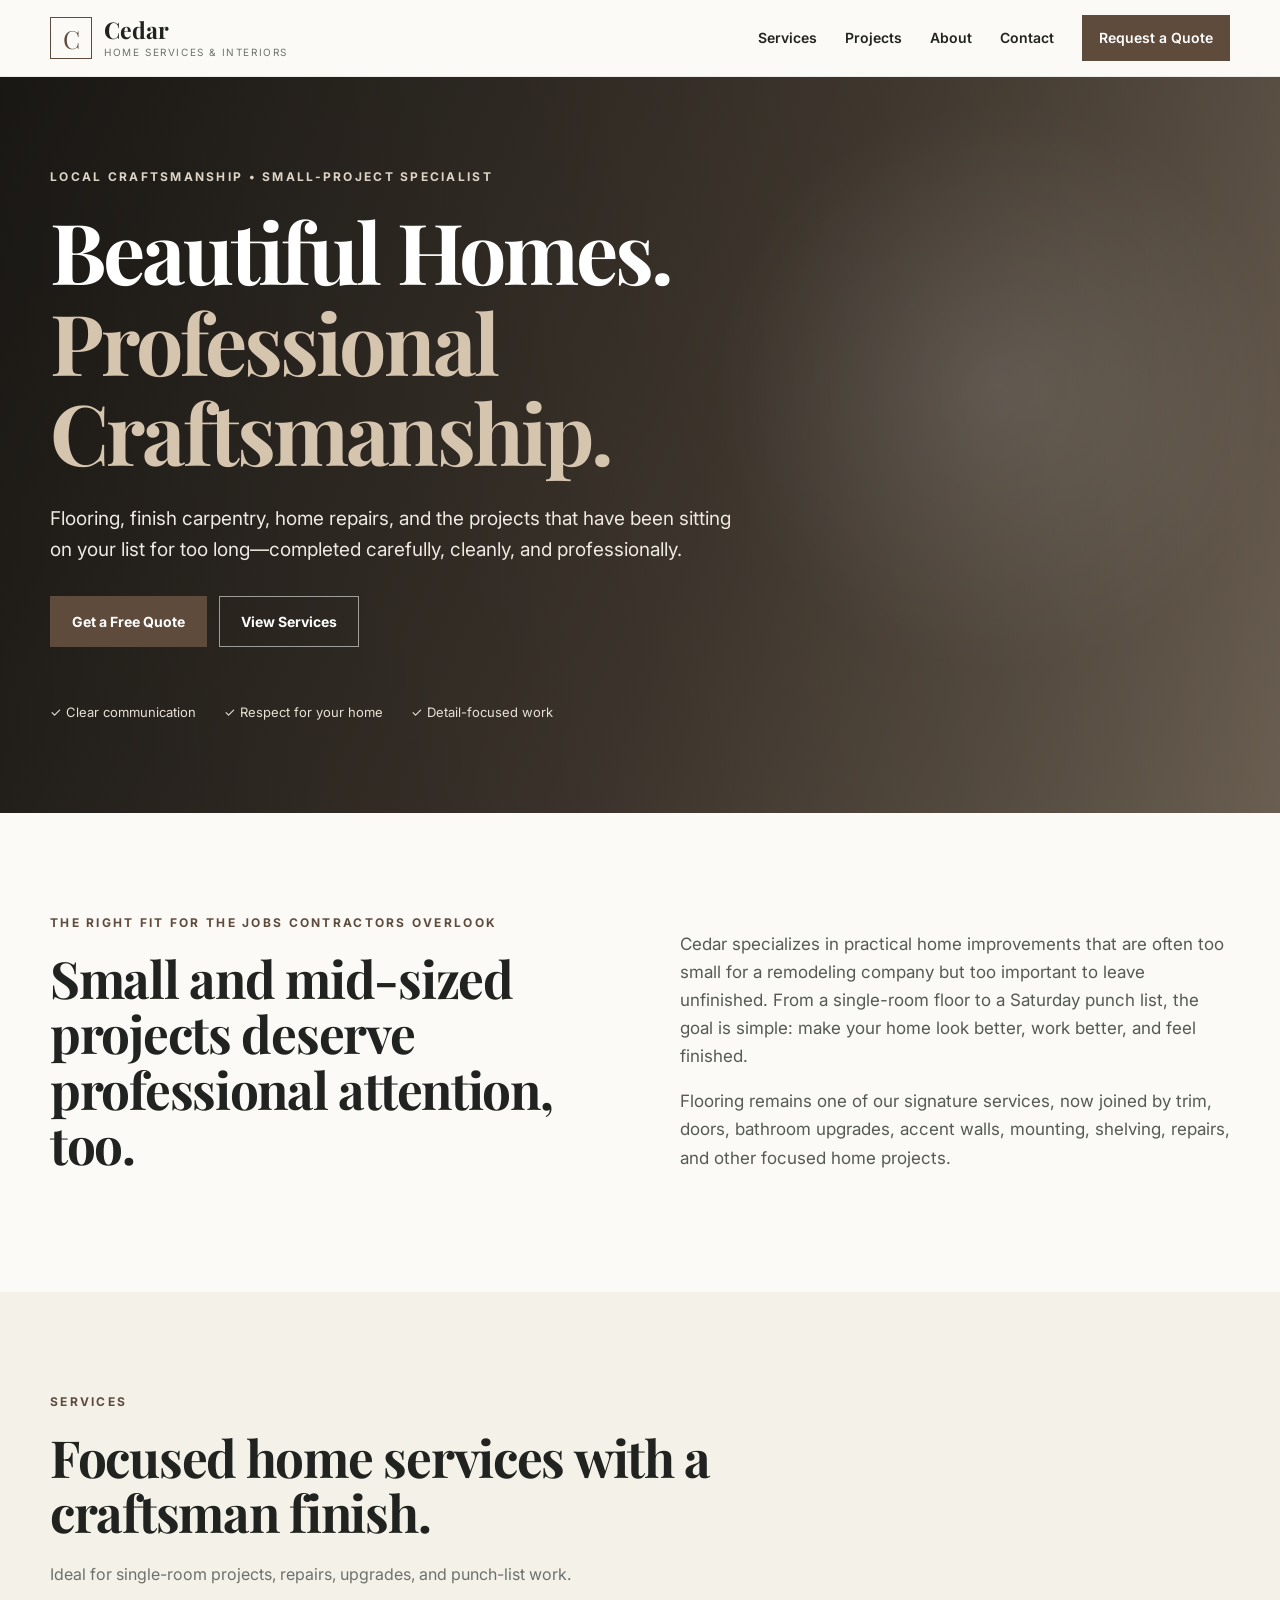
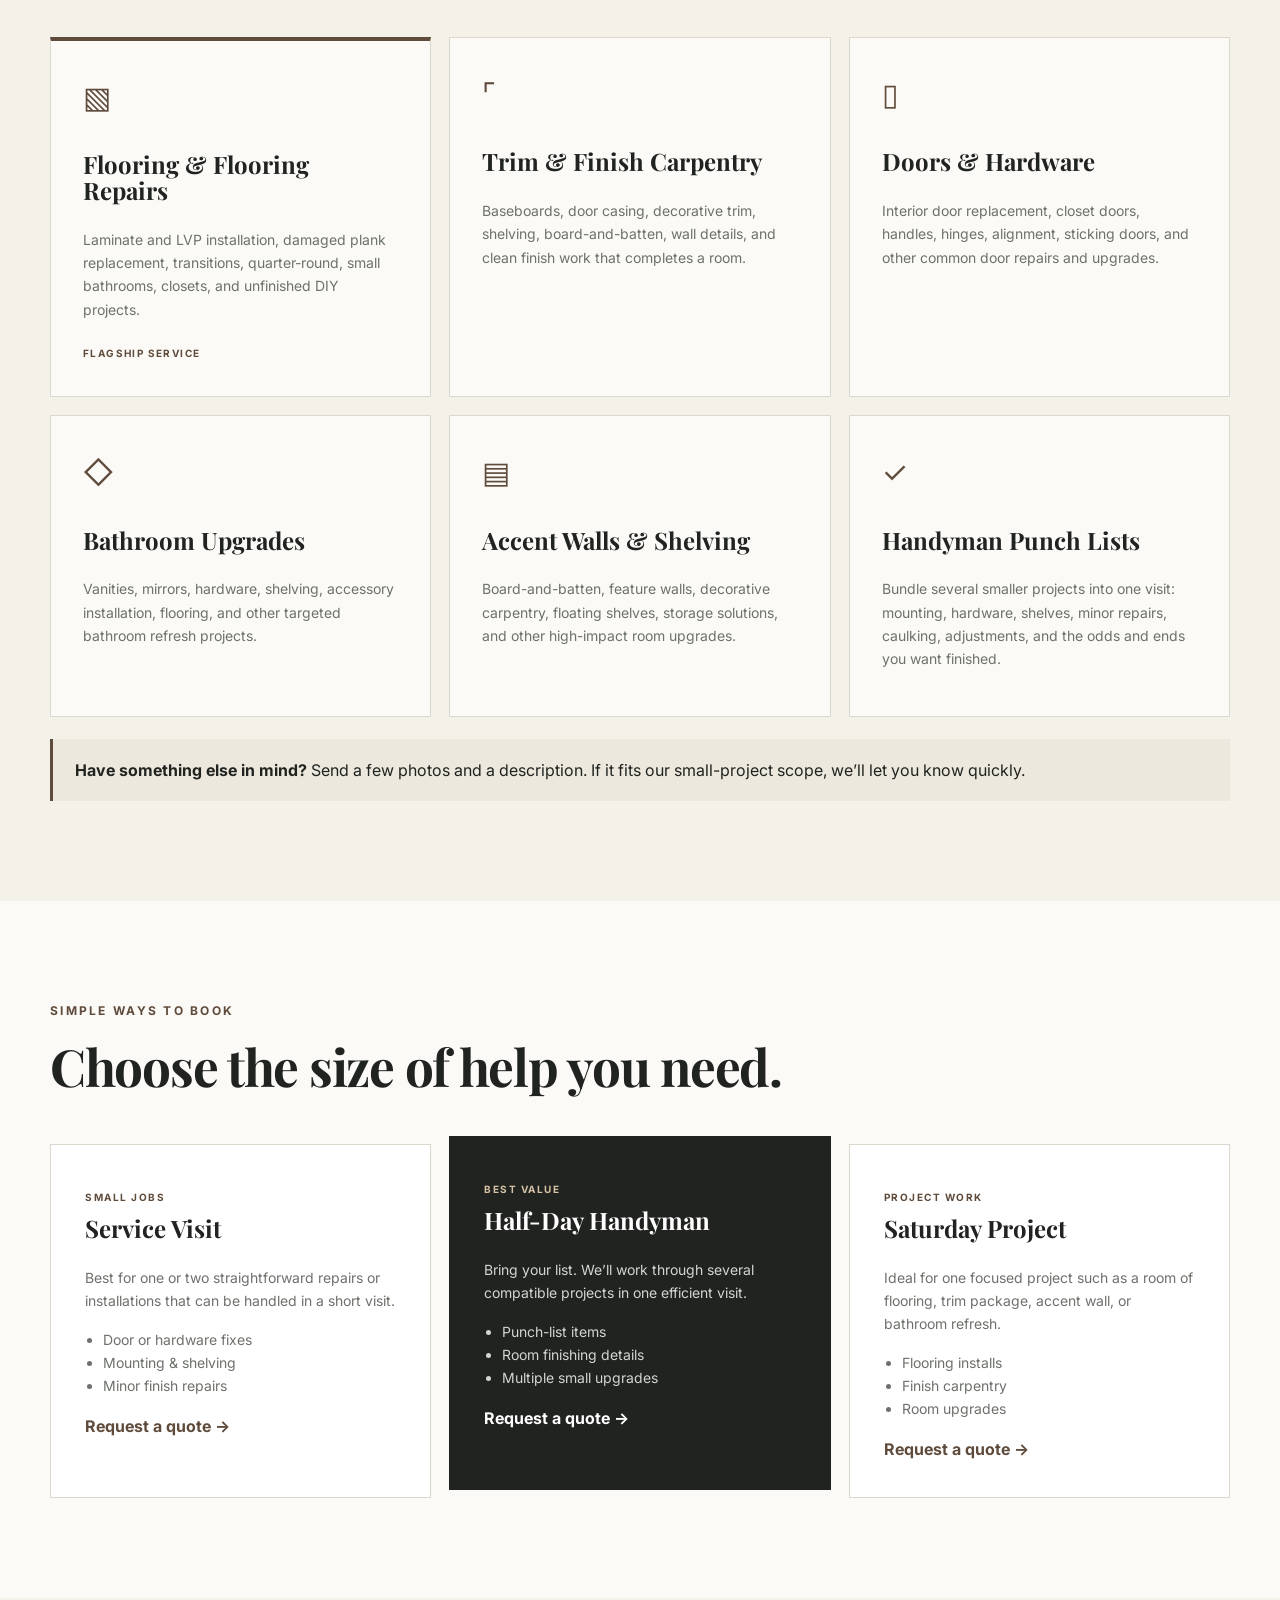
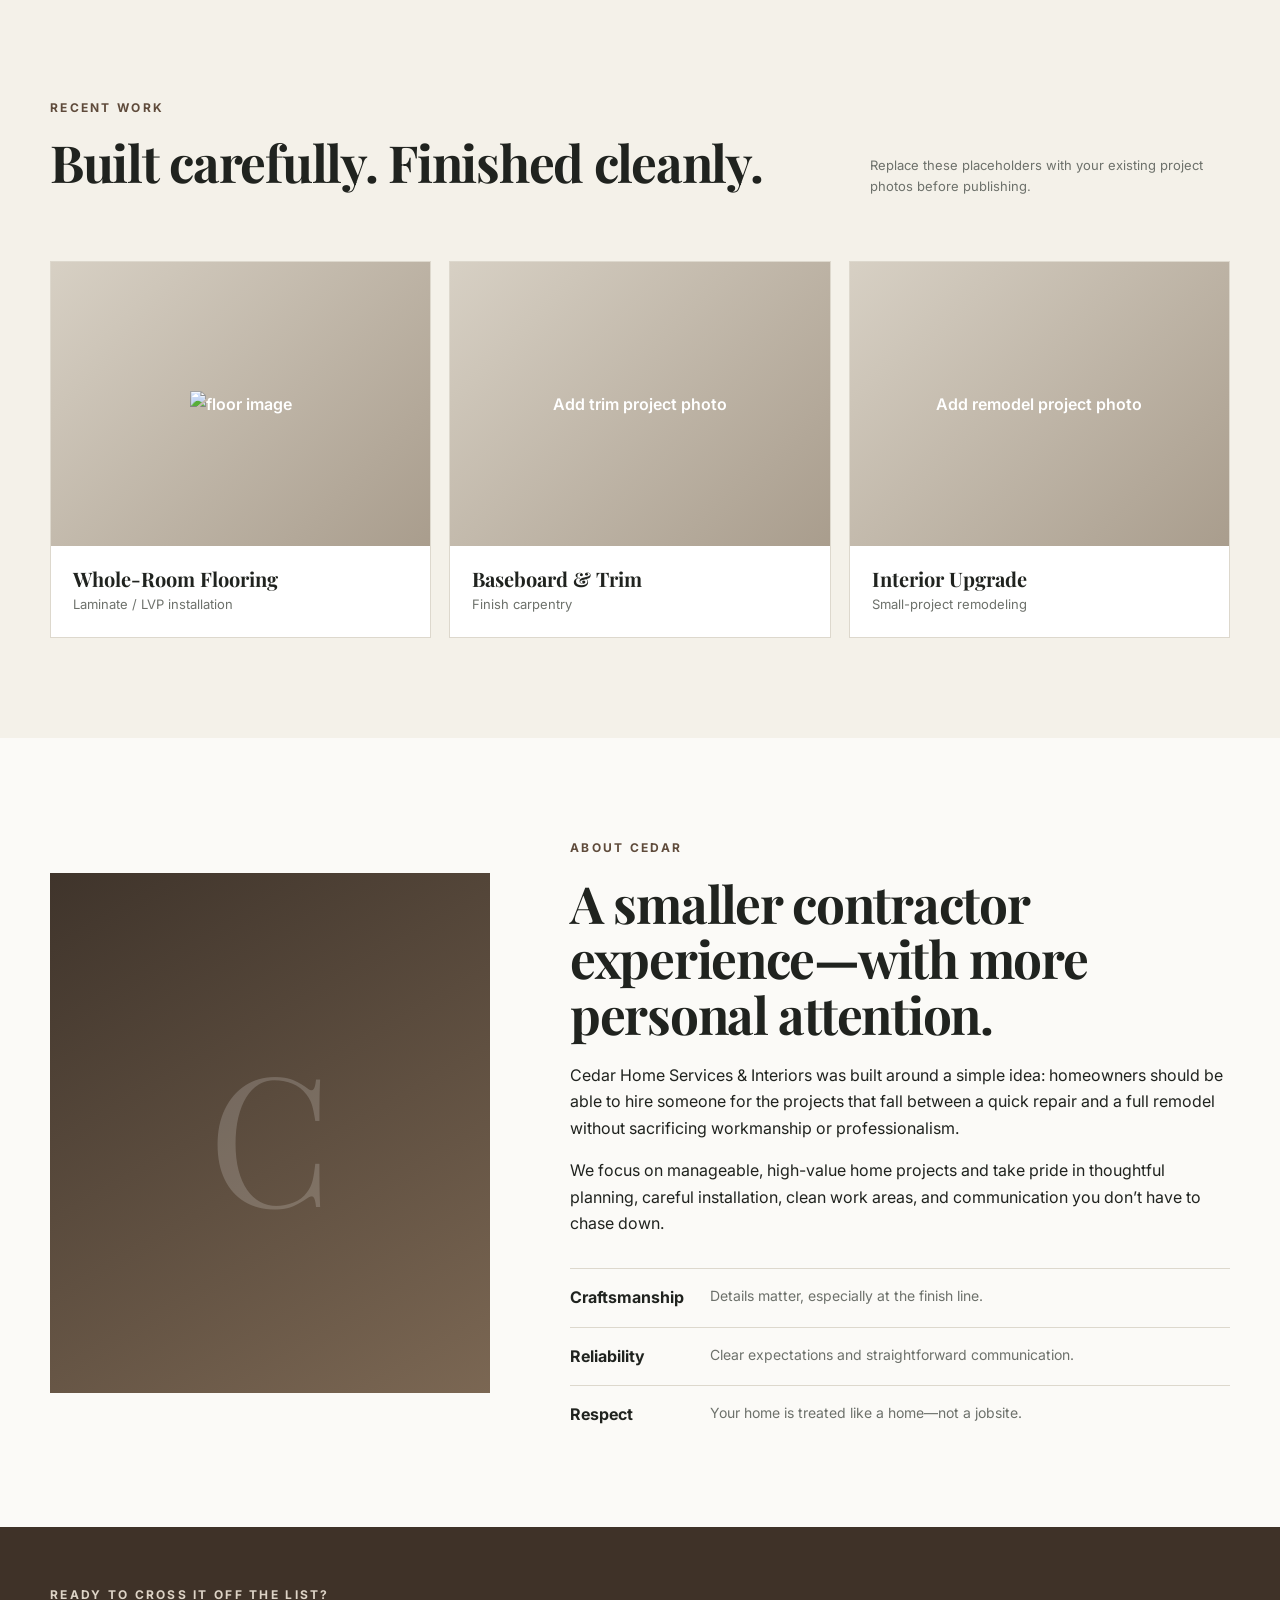
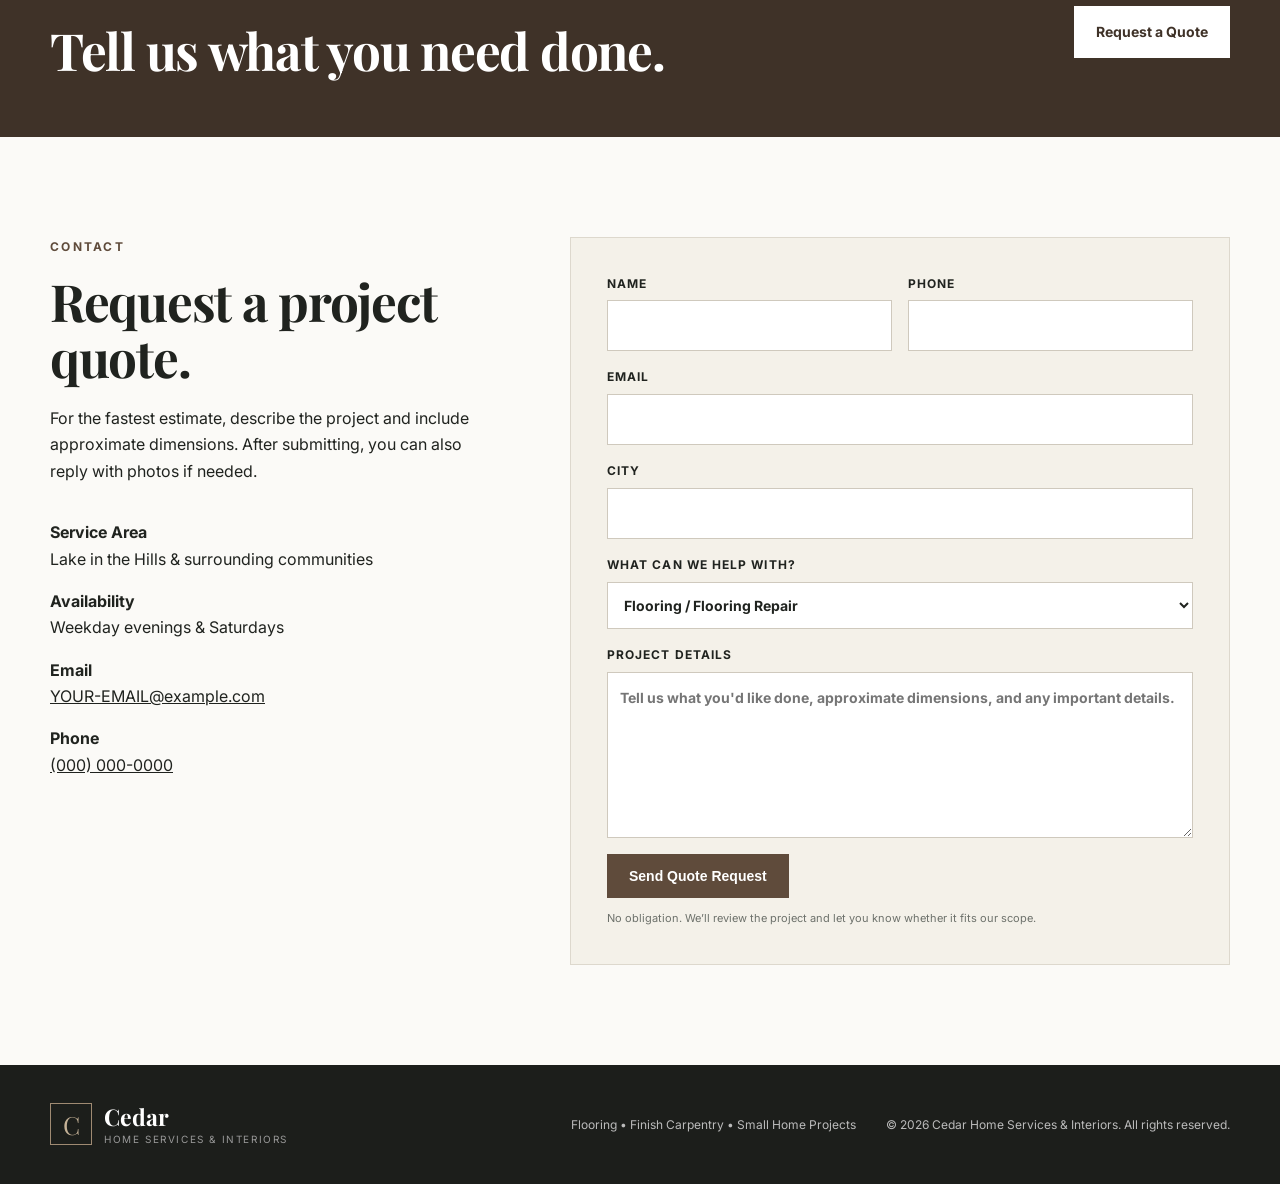
==== commit f4872c5b: "Update index.html" ====
--- a/index.html
+++ b/index.html
@@ -148,7 +148,7 @@
           <p class="project-note">Replace these placeholders with your existing project photos before publishing.</p>
         </div>
         <div class="project-grid">
-          <article class="project-card"><div class="project-placeholder">Add flooring project photo</div><div class="project-meta"><h3>Whole-Room Flooring</h3><p>Laminate / LVP installation</p></div></article>
+          <article class="project-card"><div class="project-placeholder"><img src="before-after.png" alt="floor image"></div><div class="project-meta"><h3>Whole-Room Flooring</h3><p>Laminate / LVP installation</p></div></article>
           <article class="project-card"><div class="project-placeholder">Add trim project photo</div><div class="project-meta"><h3>Baseboard & Trim</h3><p>Finish carpentry</p></div></article>
           <article class="project-card"><div class="project-placeholder">Add remodel project photo</div><div class="project-meta"><h3>Interior Upgrade</h3><p>Small-project remodeling</p></div></article>
         </div>
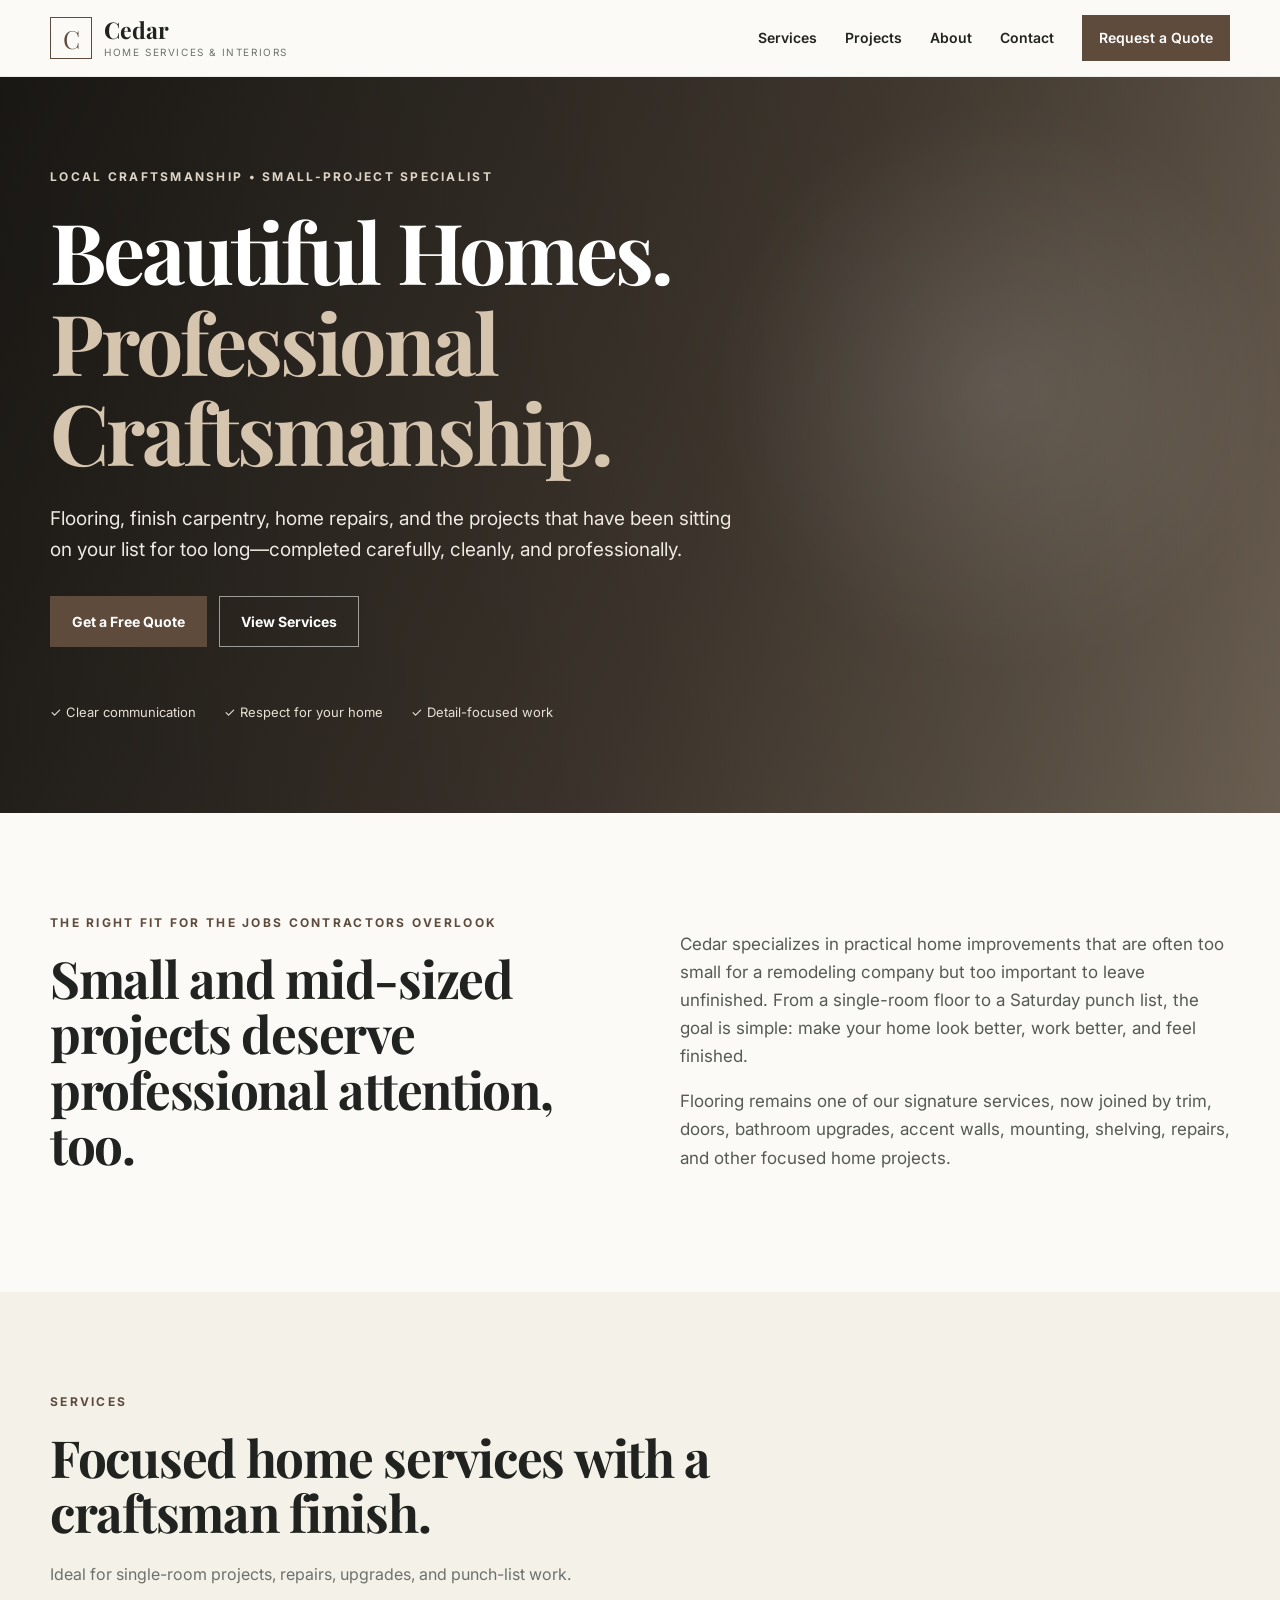
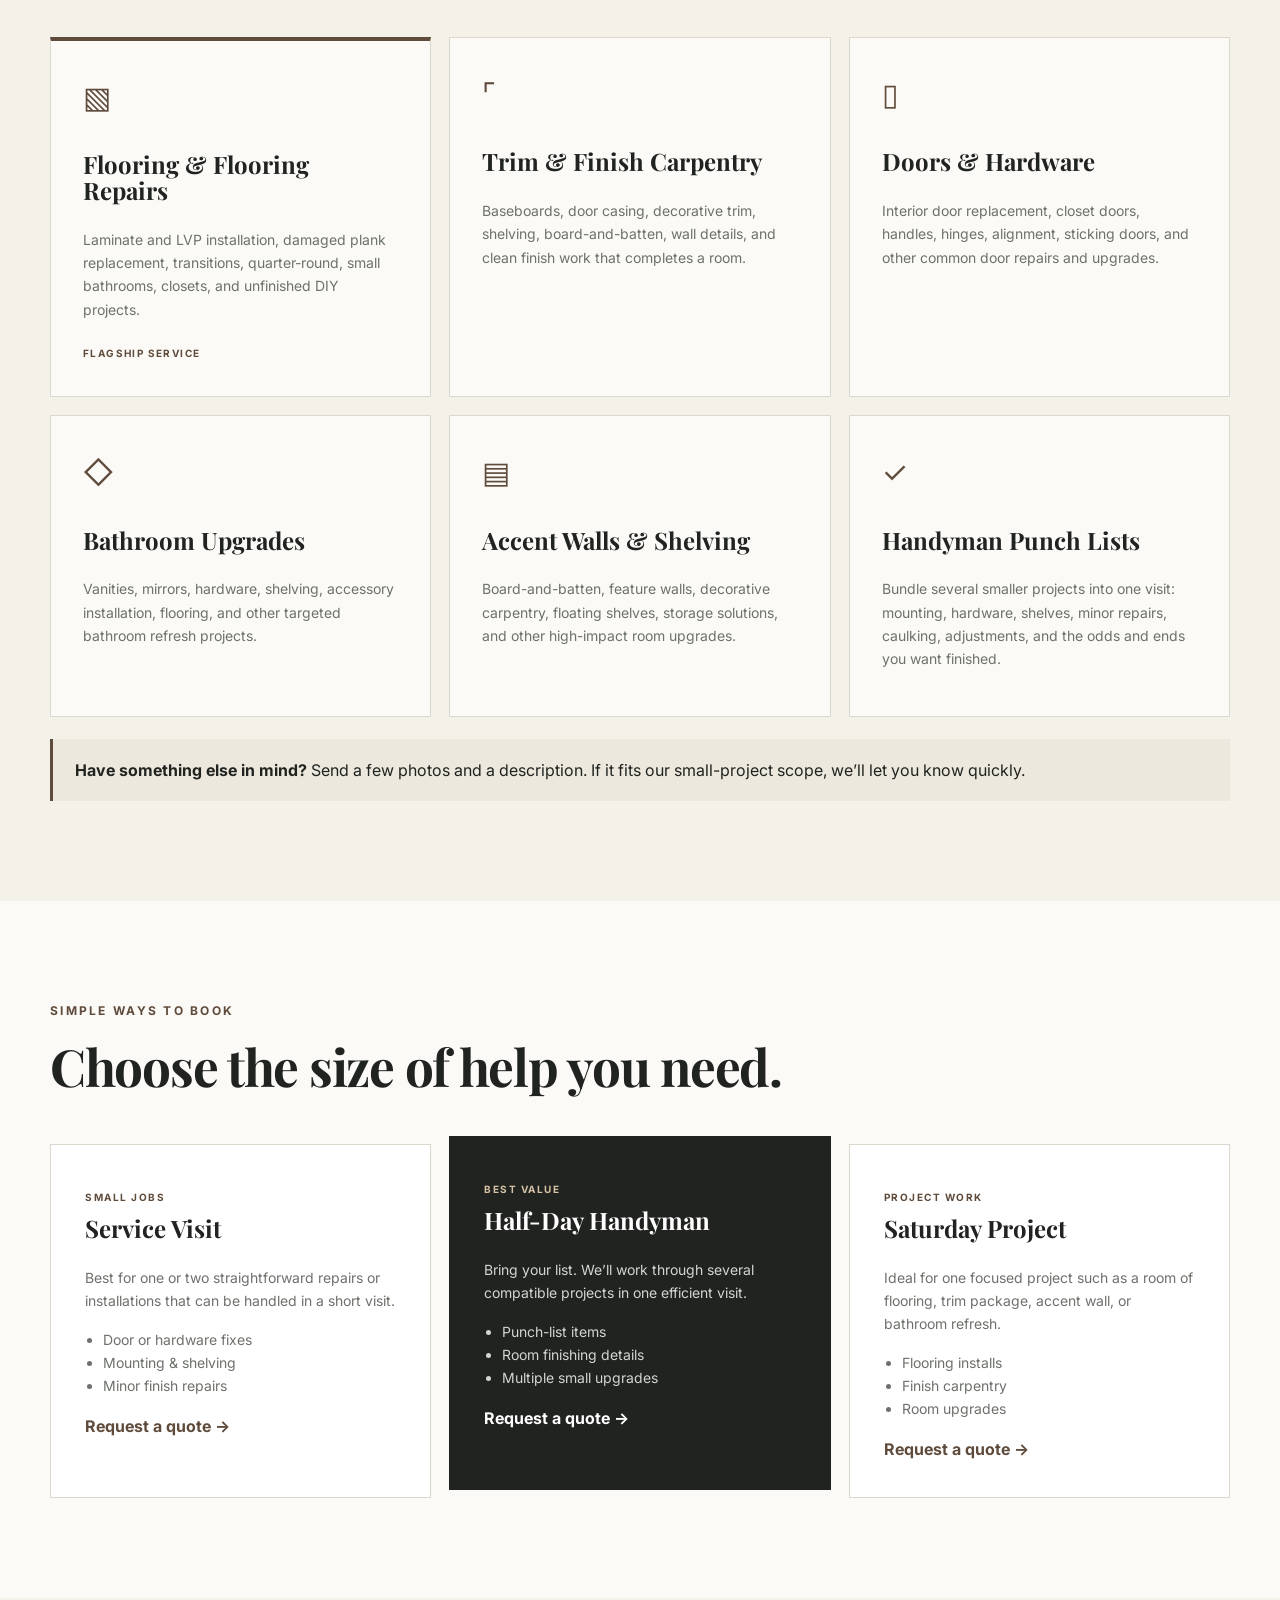
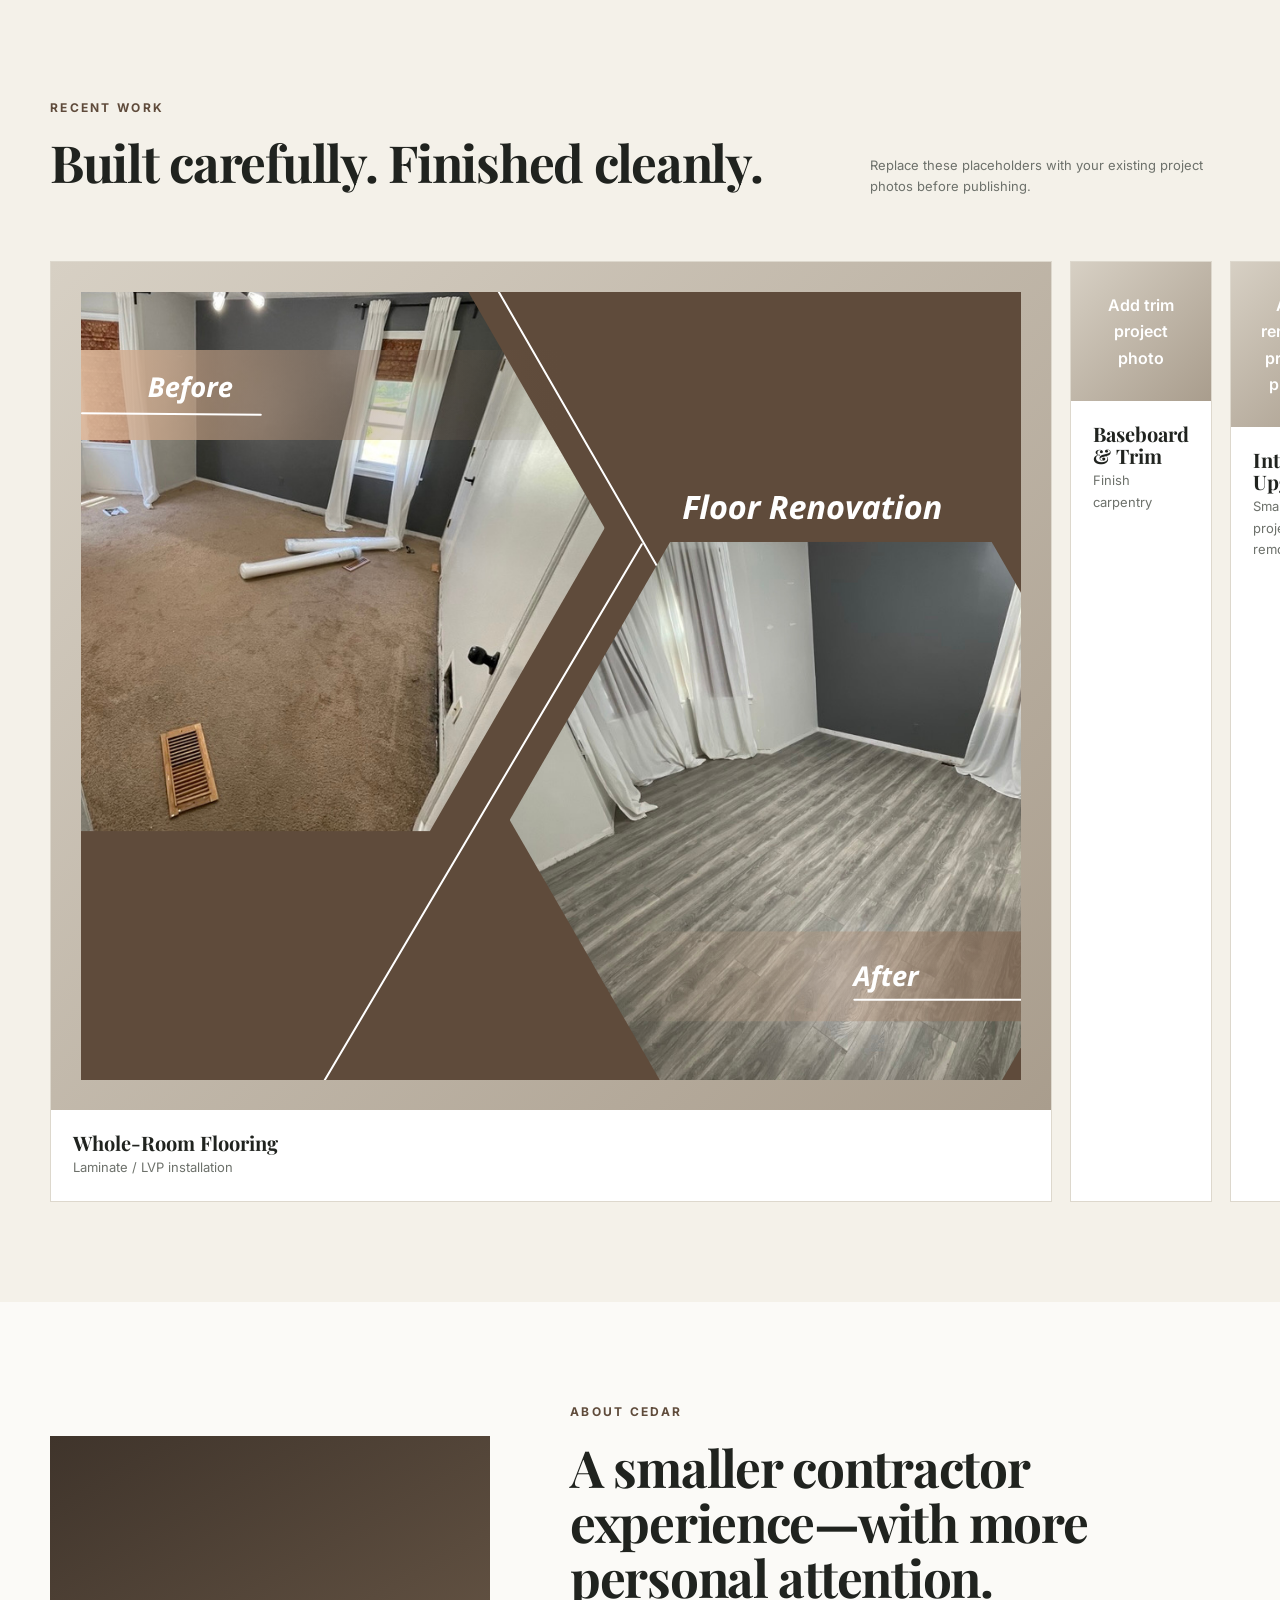
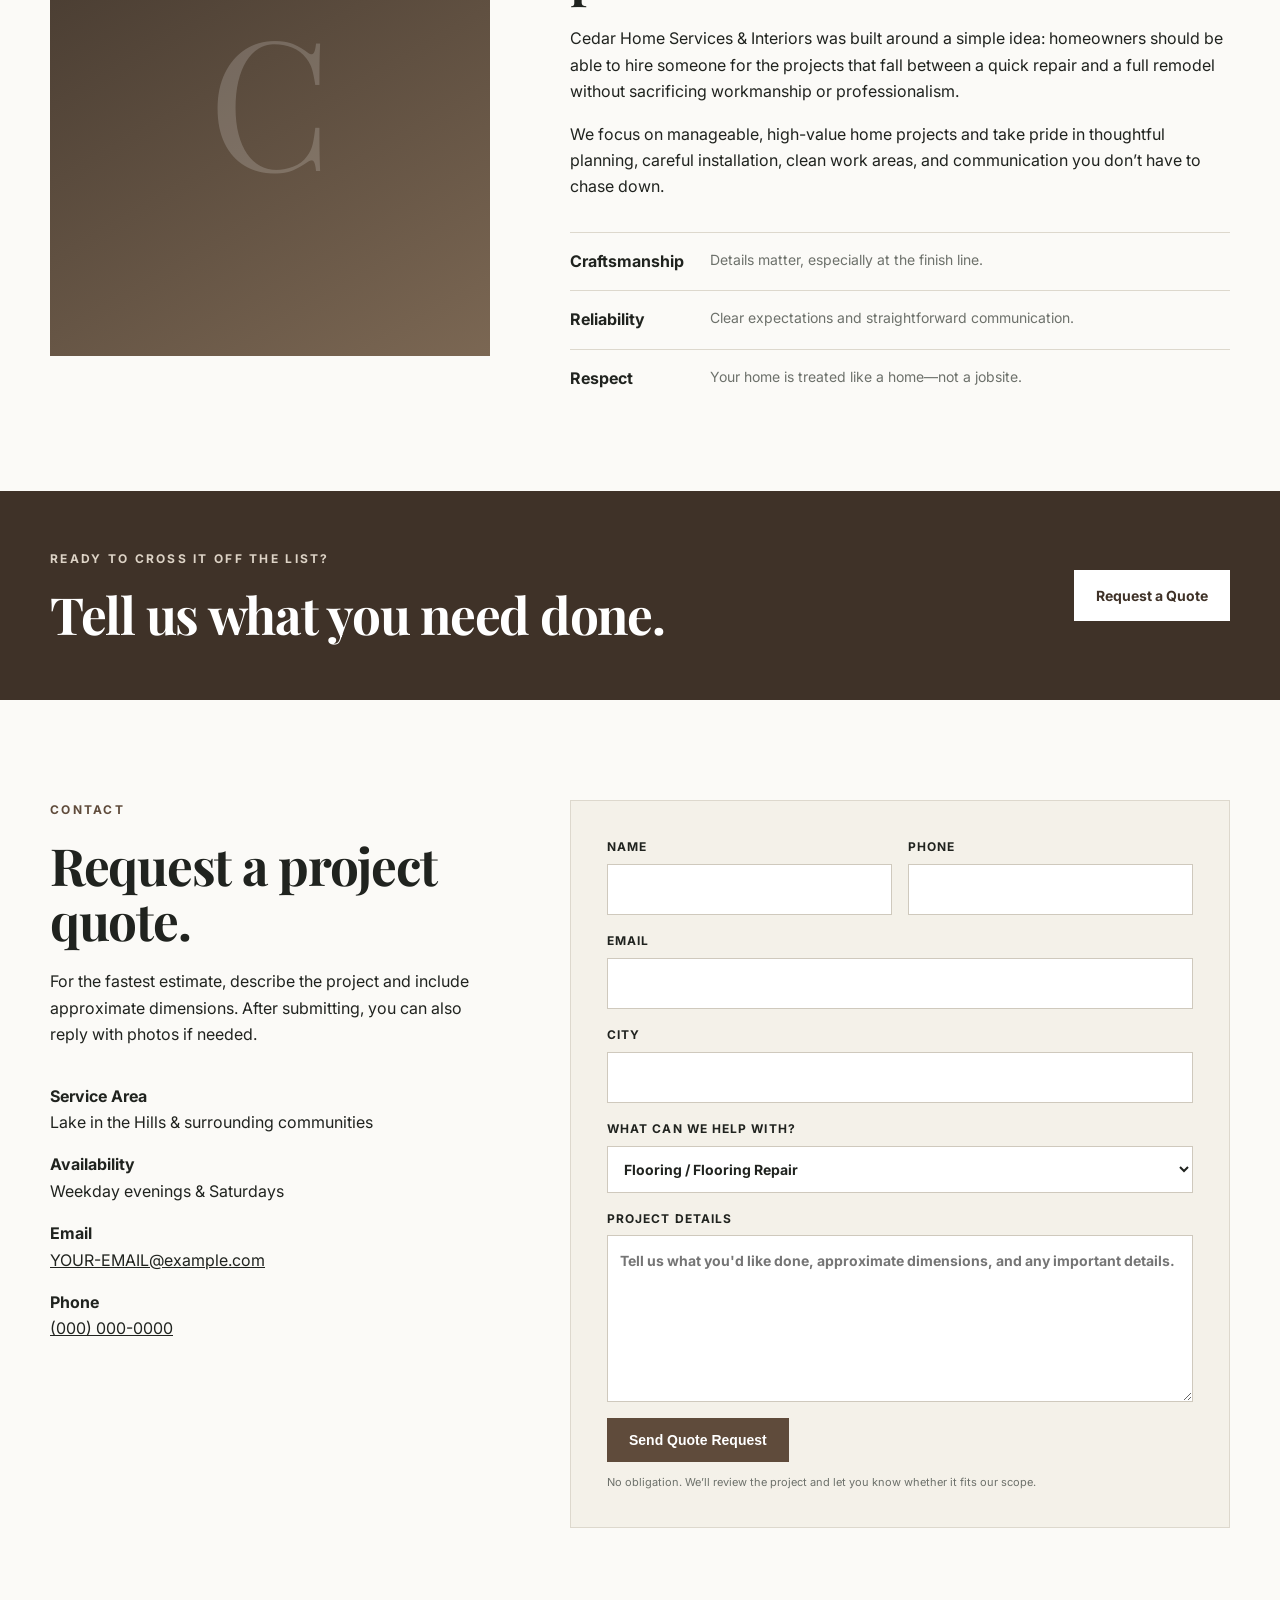
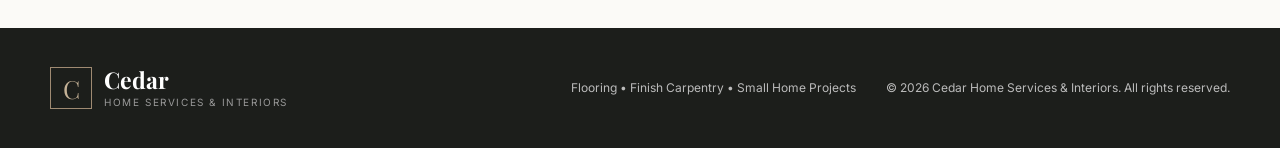
==== commit c607d0af: "Update index.html" ====
--- a/index.html
+++ b/index.html
@@ -148,7 +148,7 @@
           <p class="project-note">Replace these placeholders with your existing project photos before publishing.</p>
         </div>
         <div class="project-grid">
-          <article class="project-card"><div class="project-placeholder"><img src="before-after.png" alt="floor image"></div><div class="project-meta"><h3>Whole-Room Flooring</h3><p>Laminate / LVP installation</p></div></article>
+          <article class="project-card"><div class="project-placeholder"><img src="assets/images/placeholders/before-after.png" alt="floor image"></div><div class="project-meta"><h3>Whole-Room Flooring</h3><p>Laminate / LVP installation</p></div></article>
           <article class="project-card"><div class="project-placeholder">Add trim project photo</div><div class="project-meta"><h3>Baseboard & Trim</h3><p>Finish carpentry</p></div></article>
           <article class="project-card"><div class="project-placeholder">Add remodel project photo</div><div class="project-meta"><h3>Interior Upgrade</h3><p>Small-project remodeling</p></div></article>
         </div>
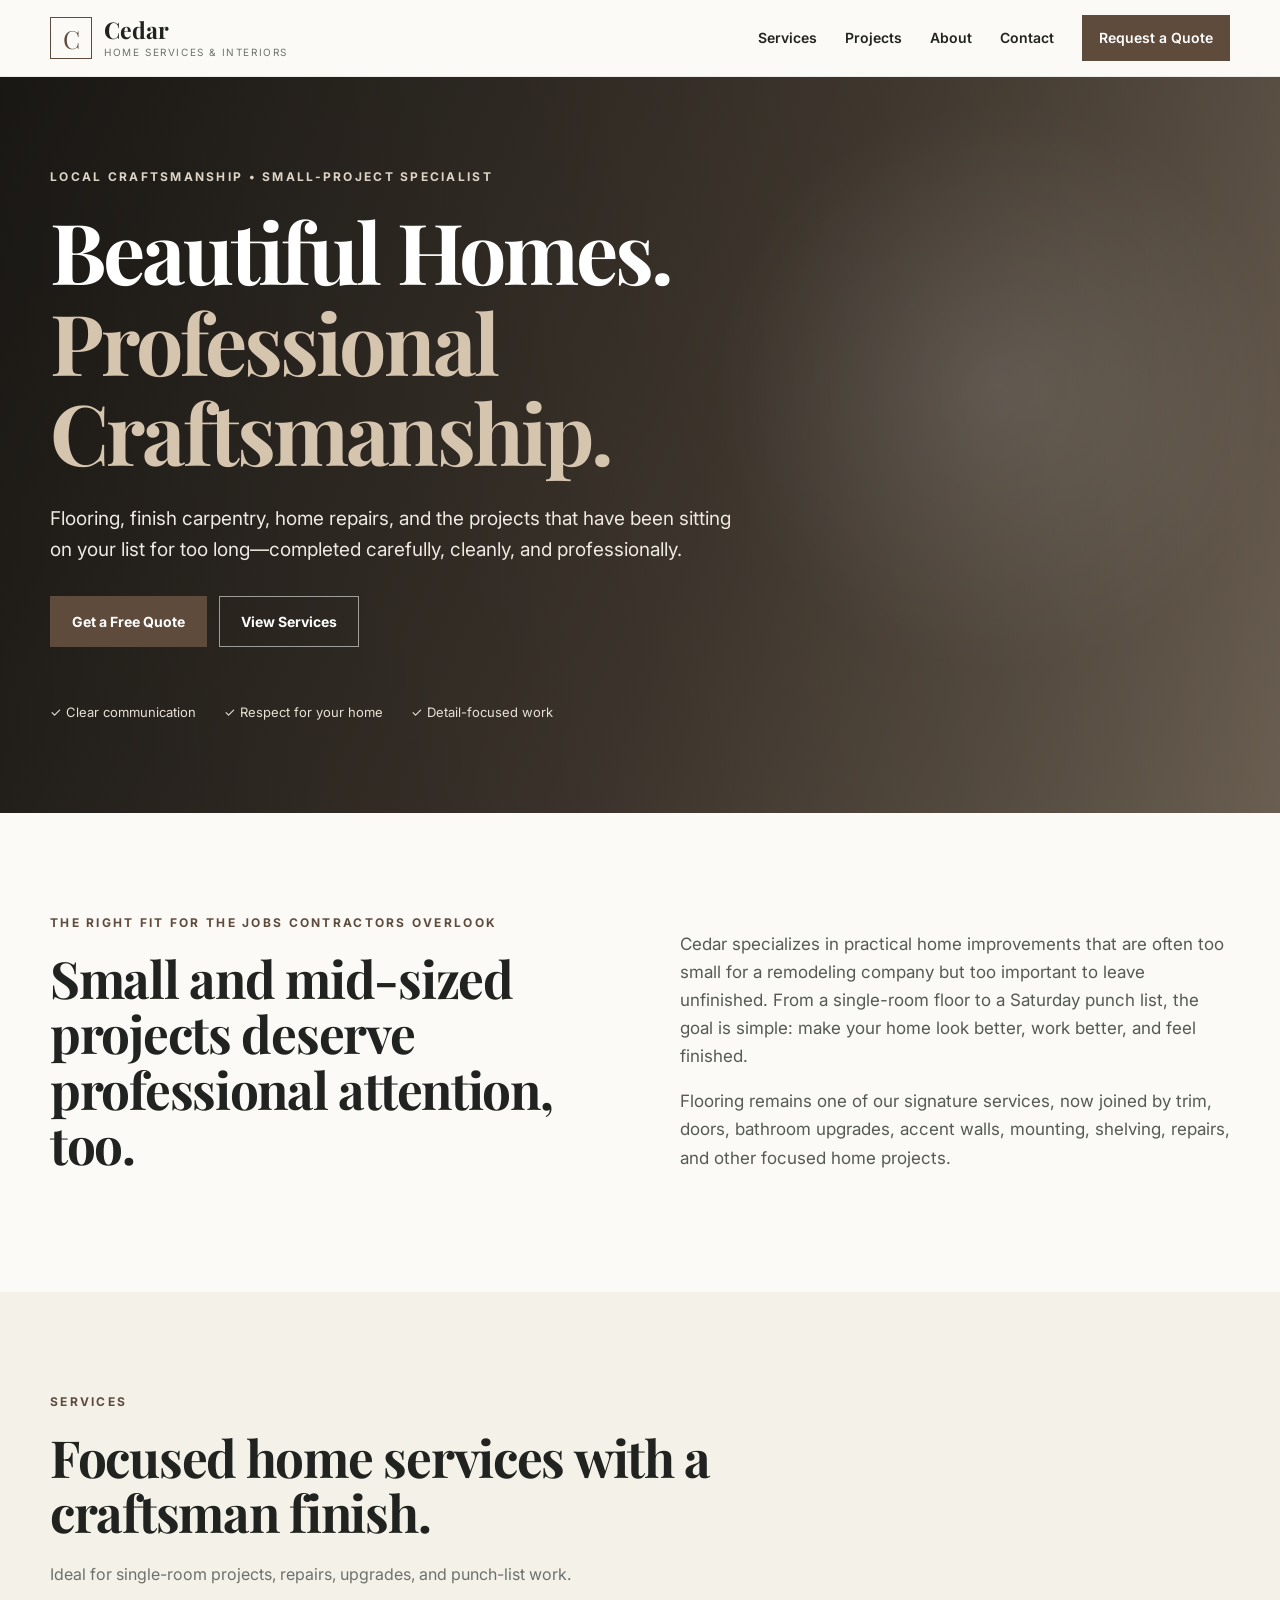
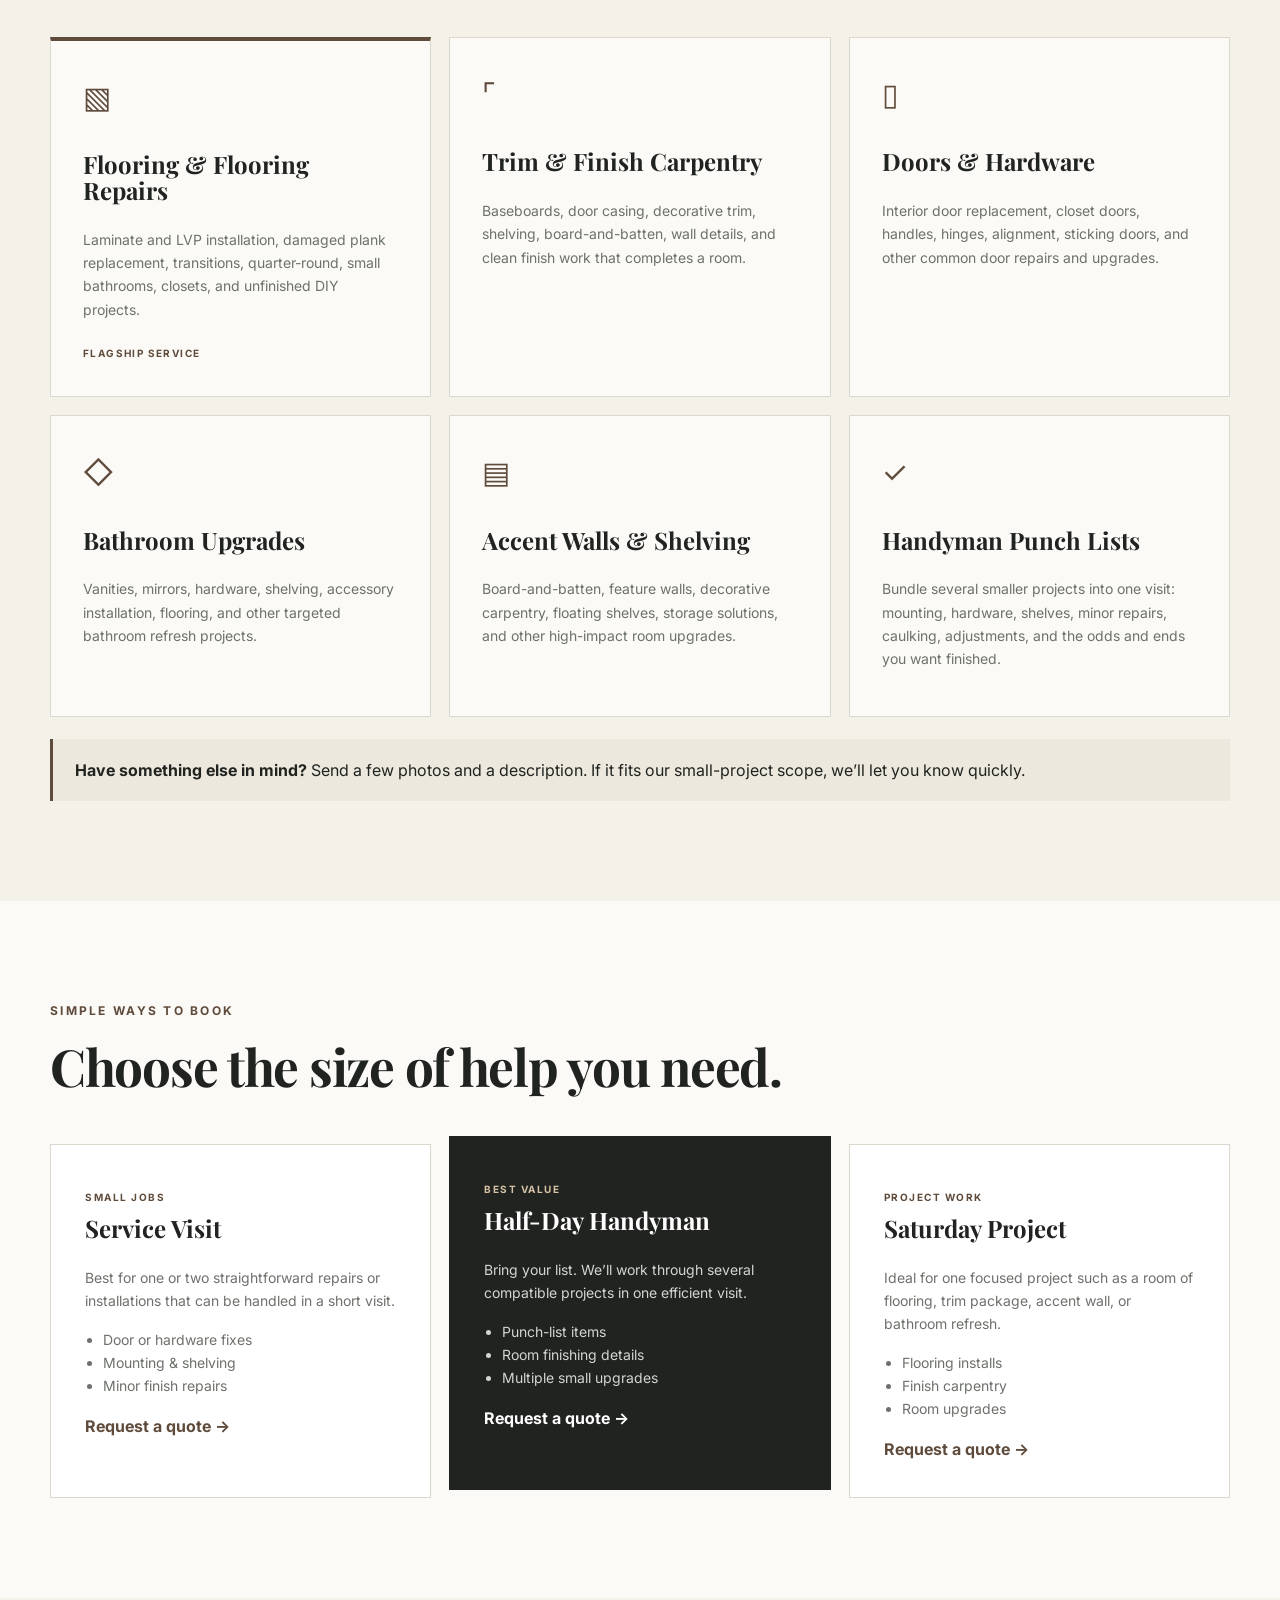
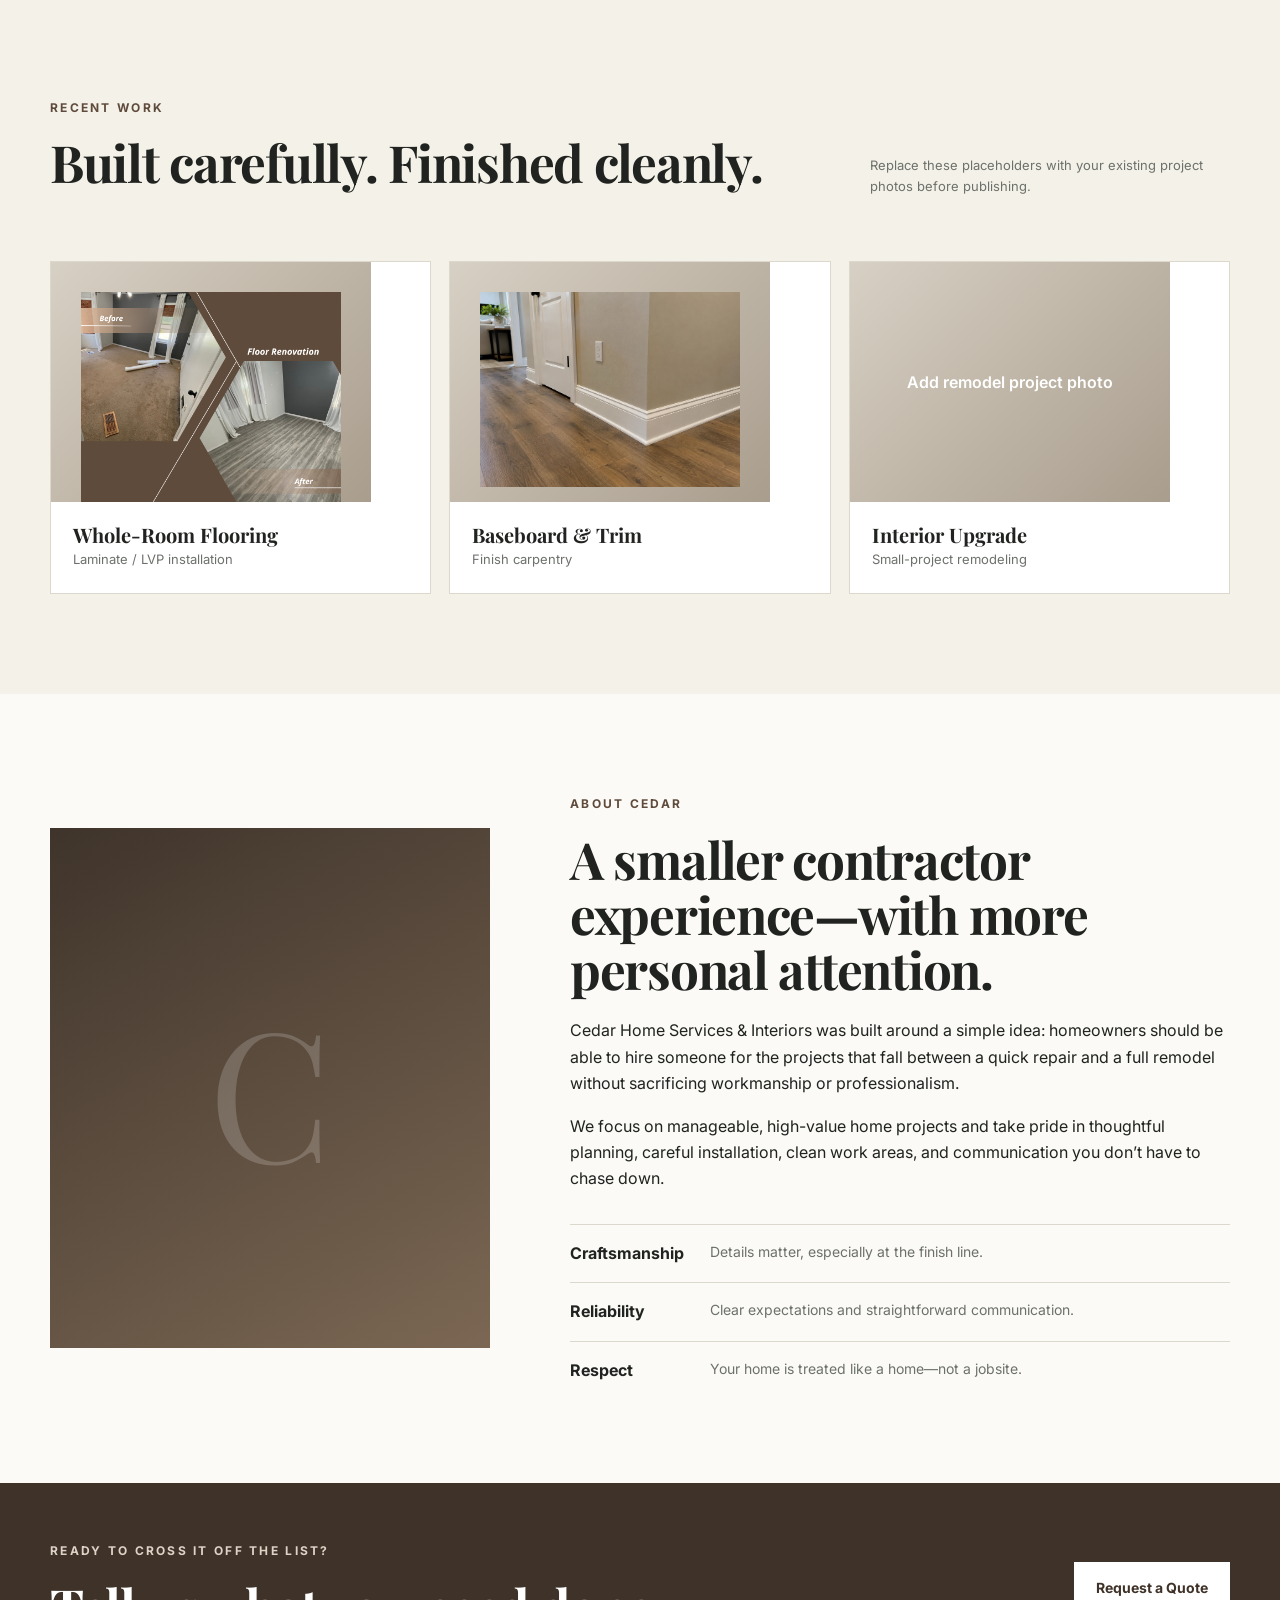
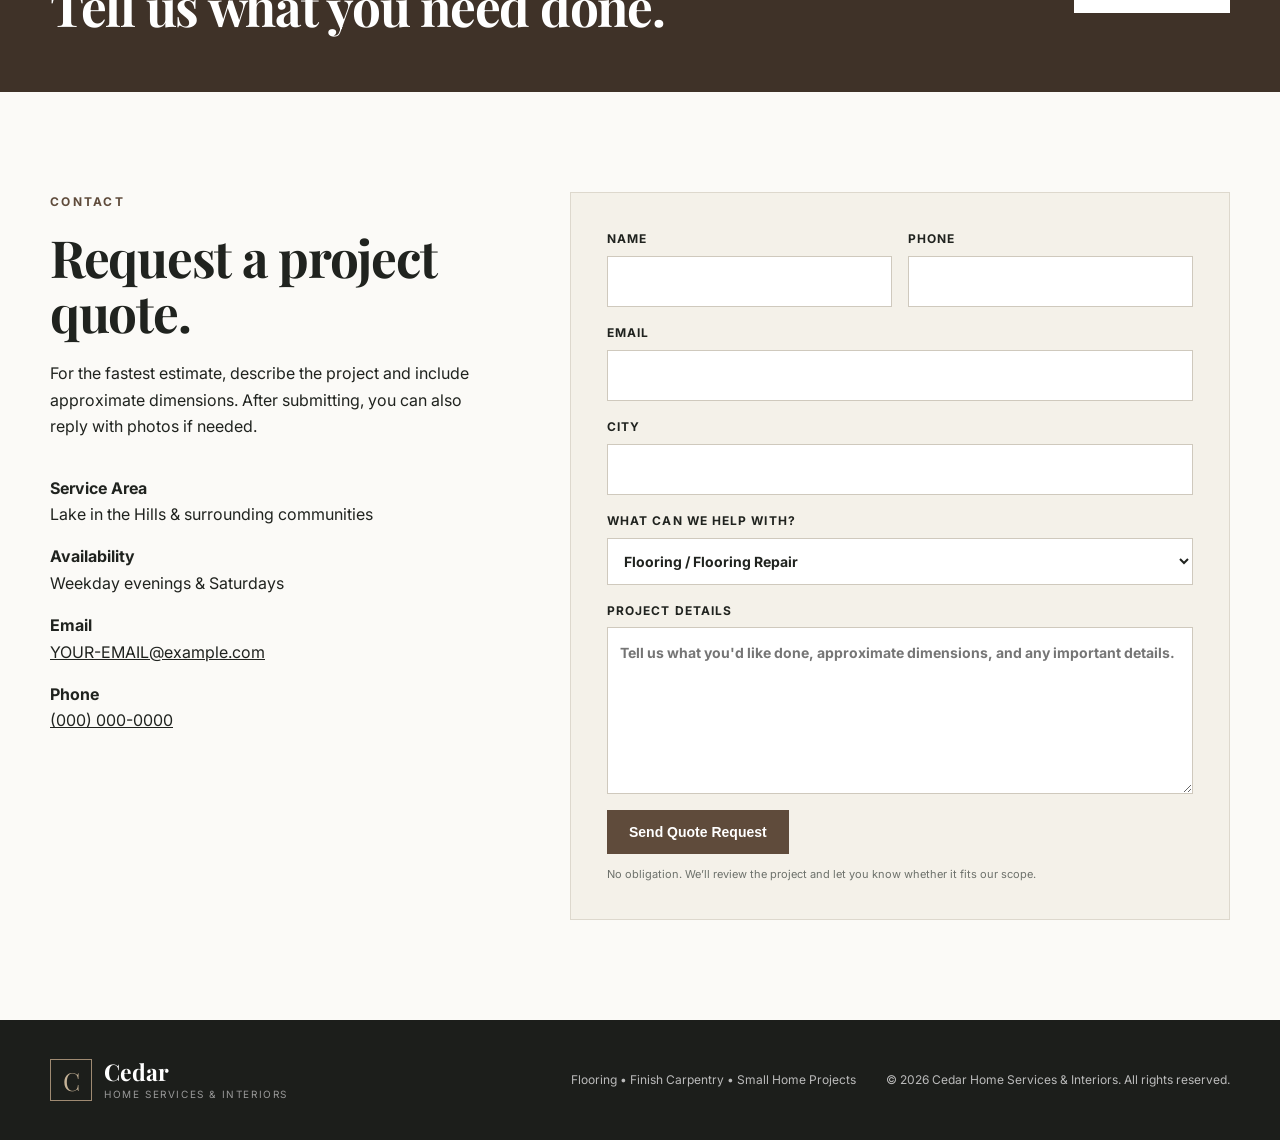
==== commit 1339aca7: "Update index.html" ====
--- a/index.html
+++ b/index.html
@@ -149,7 +149,7 @@
         </div>
         <div class="project-grid">
           <article class="project-card"><div class="project-placeholder"><img src="assets/images/placeholders/before-after.png" alt="floor image"></div><div class="project-meta"><h3>Whole-Room Flooring</h3><p>Laminate / LVP installation</p></div></article>
-          <article class="project-card"><div class="project-placeholder">Add trim project photo</div><div class="project-meta"><h3>Baseboard & Trim</h3><p>Finish carpentry</p></div></article>
+          <article class="project-card"><div class="project-placeholder"><img src="assets/images/placeholders/finished-baseboard.png" alt="floor image"></div><div class="project-meta"><h3>Baseboard & Trim</h3><p>Finish carpentry</p></div></article>
           <article class="project-card"><div class="project-placeholder">Add remodel project photo</div><div class="project-meta"><h3>Interior Upgrade</h3><p>Small-project remodeling</p></div></article>
         </div>
       </div>
--- a/styles.css
+++ b/styles.css
@@ -1 +1,12 @@
 :root{--ink:#20231f;--muted:#6d716b;--cream:#f4f1e9;--paper:#fbfaf7;--cedar:#5f4b3b;--cedar-dark:#3f3228;--line:#ddd8cd;--white:#fff;--max:1180px}*{box-sizing:border-box}html{scroll-behavior:smooth}body{margin:0;font-family:Inter,Arial,sans-serif;color:var(--ink);background:var(--paper);line-height:1.65}.container{width:min(calc(100% - 40px),var(--max));margin:auto}.site-header{position:sticky;top:0;z-index:100;background:rgba(251,250,247,.96);backdrop-filter:blur(10px);border-bottom:1px solid rgba(0,0,0,.06)}.nav-wrap{height:76px;display:flex;align-items:center;justify-content:space-between}.brand{display:flex;align-items:center;gap:12px;text-decoration:none;color:var(--ink)}.brand-mark{width:42px;height:42px;border:1px solid var(--cedar);display:grid;place-items:center;font-family:"Playfair Display",serif;font-size:25px;color:var(--cedar)}.brand-text{display:flex;flex-direction:column;line-height:1.05}.brand-text strong{font-family:"Playfair Display",serif;font-size:23px}.brand-text small{font-size:10px;text-transform:uppercase;letter-spacing:.16em;margin-top:5px;color:var(--muted)}.nav-links{display:flex;align-items:center;gap:28px}.nav-links a{text-decoration:none;color:var(--ink);font-size:14px;font-weight:600}.nav-toggle{display:none;background:none;border:0;font-size:24px}.btn{display:inline-flex;align-items:center;justify-content:center;padding:13px 21px;background:var(--cedar);color:white!important;text-decoration:none;border:1px solid var(--cedar);font-weight:700;font-size:14px;cursor:pointer;transition:.2s}.btn:hover{background:var(--cedar-dark);border-color:var(--cedar-dark)}.btn-small{padding:10px 16px}.hero{position:relative;min-height:660px;display:grid;align-items:center;background:linear-gradient(115deg,#27241f 0%,#4a4036 56%,#6f6355 100%);color:white;overflow:hidden}.hero:after{content:"";position:absolute;inset:0;background:radial-gradient(circle at 78% 42%,rgba(255,255,255,.12),transparent 26%),linear-gradient(90deg,rgba(0,0,0,.35),rgba(0,0,0,.05))}.hero-content{position:relative;z-index:2;padding:90px 0;max-width:1180px}.hero-content>*{max-width:760px}.eyebrow{text-transform:uppercase;letter-spacing:.19em;font-size:12px;font-weight:700;color:#ddd3c6;margin:0 0 18px}.eyebrow.dark{color:var(--cedar)}h1,h2,h3{font-family:"Playfair Display",Georgia,serif;line-height:1.08;margin-top:0}h1{font-size:clamp(48px,7vw,84px);letter-spacing:-.035em;margin-bottom:26px}h1 span{color:#d5c4ae}h2{font-size:clamp(34px,4vw,52px);letter-spacing:-.025em;margin-bottom:20px}h3{font-size:24px}.hero-copy{font-size:19px;color:#eee9e2;max-width:700px!important}.hero-actions{display:flex;gap:12px;margin-top:30px}.btn-ghost{background:transparent;border-color:rgba(255,255,255,.55)}.btn-ghost:hover{background:white;color:var(--ink)!important}.hero-trust{display:flex;gap:28px;margin-top:55px;font-size:13px;color:#e7e0d7}.section{padding:100px 0}.alt{background:var(--cream)}.split{display:grid;grid-template-columns:1fr 1fr;gap:80px;align-items:start}.intro-copy{font-size:17px;color:#555a54}.section-head{max-width:760px;margin-bottom:50px}.section-head>p:last-child{color:var(--muted)}.service-grid{display:grid;grid-template-columns:repeat(3,1fr);gap:18px}.service-card{position:relative;background:var(--paper);border:1px solid var(--line);padding:32px;min-height:290px}.service-card.featured{border-top:4px solid var(--cedar)}.service-card p{color:var(--muted);font-size:14px}.icon{font-size:30px;color:var(--cedar);margin-bottom:30px}.tag{display:inline-block;margin-top:10px;font-size:10px;text-transform:uppercase;letter-spacing:.14em;font-weight:700;color:var(--cedar)}.service-note{margin-top:22px;border-left:3px solid var(--cedar);padding:18px 22px;background:#ede8dd}.package-grid{display:grid;grid-template-columns:repeat(3,1fr);gap:18px}.package-card{border:1px solid var(--line);padding:34px;background:white}.package-card.emphasized{background:var(--ink);color:white;border-color:var(--ink);transform:translateY(-8px)}.package-card p,.package-card li{color:var(--muted);font-size:14px}.package-card.emphasized p,.package-card.emphasized li{color:#d4d5d1}.package-label{text-transform:uppercase;letter-spacing:.15em;font-size:10px!important;font-weight:700;color:var(--cedar)!important}.package-card.emphasized .package-label{color:#d6c2a6!important}.package-card ul{padding-left:18px}.package-card a{color:var(--cedar);font-weight:700;text-decoration:none}.package-card.emphasized a{color:white}.row-head{display:flex;max-width:none;justify-content:space-between;align-items:end;gap:40px}.project-note{max-width:360px;font-size:13px!important}.project-grid{display:grid;grid-template-columns:repeat(3,1fr);gap:18px}.project-card{background:white;border:1px solid var(--line)}.project-placeholder{aspect-ratio:4/3;display:grid;place-items:center;text-align:center;padding:30px;background:linear-gradient(135deg,#d7d0c4,#a99d8d);color:white;font-weight:600}.project-meta{padding:22px}.project-meta h3{font-size:20px;margin-bottom:4px}.project-meta p{margin:0;color:var(--muted);font-size:13px}.about-grid{display:grid;grid-template-columns:.8fr 1.2fr;gap:80px;align-items:center}.about-panel{min-height:520px;background:linear-gradient(150deg,#3f342b,#7b6753);display:grid;place-items:center}.about-panel span{font-family:"Playfair Display",serif;font-size:180px;color:rgba(255,255,255,.18)}.values{display:grid;gap:16px;margin-top:32px}.values div{display:grid;grid-template-columns:120px 1fr;gap:20px;padding-top:15px;border-top:1px solid var(--line)}.values span{color:var(--muted);font-size:14px}.cta-band{background:var(--cedar-dark);color:white;padding:58px 0}.cta-inner{display:flex;align-items:center;justify-content:space-between;gap:30px}.cta-inner h2{margin:0}.btn.light{background:white;border-color:white;color:var(--cedar-dark)!important}.contact-grid{display:grid;grid-template-columns:.8fr 1.2fr;gap:80px}.contact-details{margin-top:35px}.contact-details a{color:var(--ink)}.quote-form{background:var(--cream);padding:36px;border:1px solid var(--line)}.form-row{display:grid;grid-template-columns:1fr 1fr;gap:16px}.quote-form label{display:block;font-size:12px;font-weight:700;text-transform:uppercase;letter-spacing:.09em;margin-bottom:16px}.quote-form input,.quote-form select,.quote-form textarea{display:block;width:100%;margin-top:7px;border:1px solid #cfc9bd;background:white;padding:13px 12px;font:inherit;font-size:14px;color:var(--ink)}.quote-form textarea{resize:vertical}.hidden{display:none}.form-fine{font-size:11px;color:var(--muted);margin-bottom:0}footer{background:#1c1e1b;color:#bbb;padding:38px 0}.footer-grid{display:grid;grid-template-columns:1fr auto auto;align-items:center;gap:30px;font-size:12px}.footer-brand{color:white}.footer-brand .brand-mark{border-color:#9f8a72;color:#c5b297}.footer-brand .brand-text small{color:#999}@media(max-width:900px){.nav-toggle{display:block}.nav-links{display:none;position:absolute;top:76px;left:0;right:0;background:var(--paper);padding:22px;flex-direction:column;align-items:flex-start;border-bottom:1px solid var(--line)}.nav-links.open{display:flex}.hero{min-height:600px}.hero-trust{flex-direction:column;gap:8px}.split,.about-grid,.contact-grid{grid-template-columns:1fr;gap:45px}.service-grid,.package-grid,.project-grid{grid-template-columns:1fr 1fr}.about-panel{min-height:360px}.footer-grid{grid-template-columns:1fr}.row-head{display:block}}@media(max-width:620px){.container{width:min(calc(100% - 28px),var(--max))}.section{padding:72px 0}.brand-text small{display:none}.hero{min-height:620px}.hero-actions{flex-direction:column;align-items:stretch}.hero-trust{margin-top:34px}.service-grid,.package-grid,.project-grid{grid-template-columns:1fr}.package-card.emphasized{transform:none}.form-row{grid-template-columns:1fr}.cta-inner{flex-direction:column;align-items:flex-start}.about-panel{min-height:280px}.about-panel span{font-size:120px}.quote-form{padding:24px}.values div{grid-template-columns:1fr;gap:4px}}
+.project-placeholder {
+  height: 240px;
+  overflow: hidden;
+}
+
+.project-placeholder img {
+  width: 100%;
+  height: 100%;
+  display: block;
+  object-fit: cover;
+}
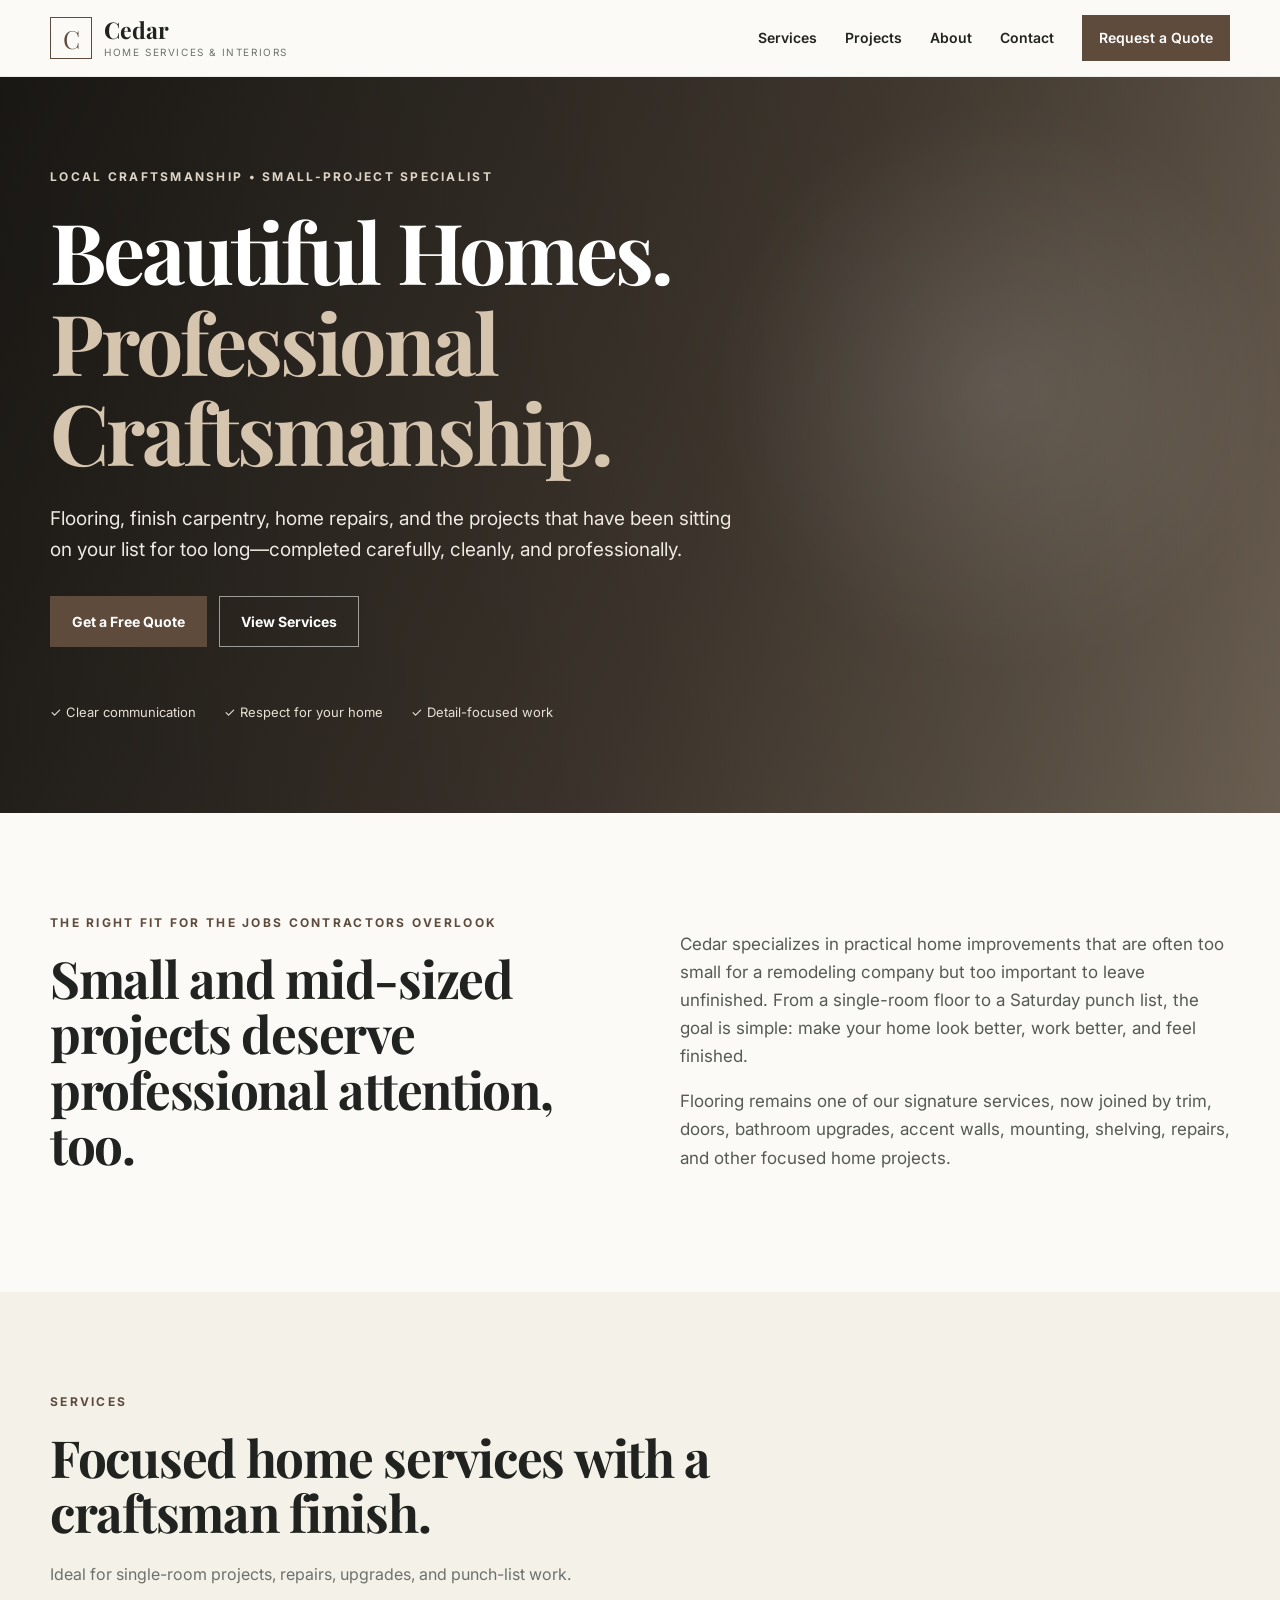
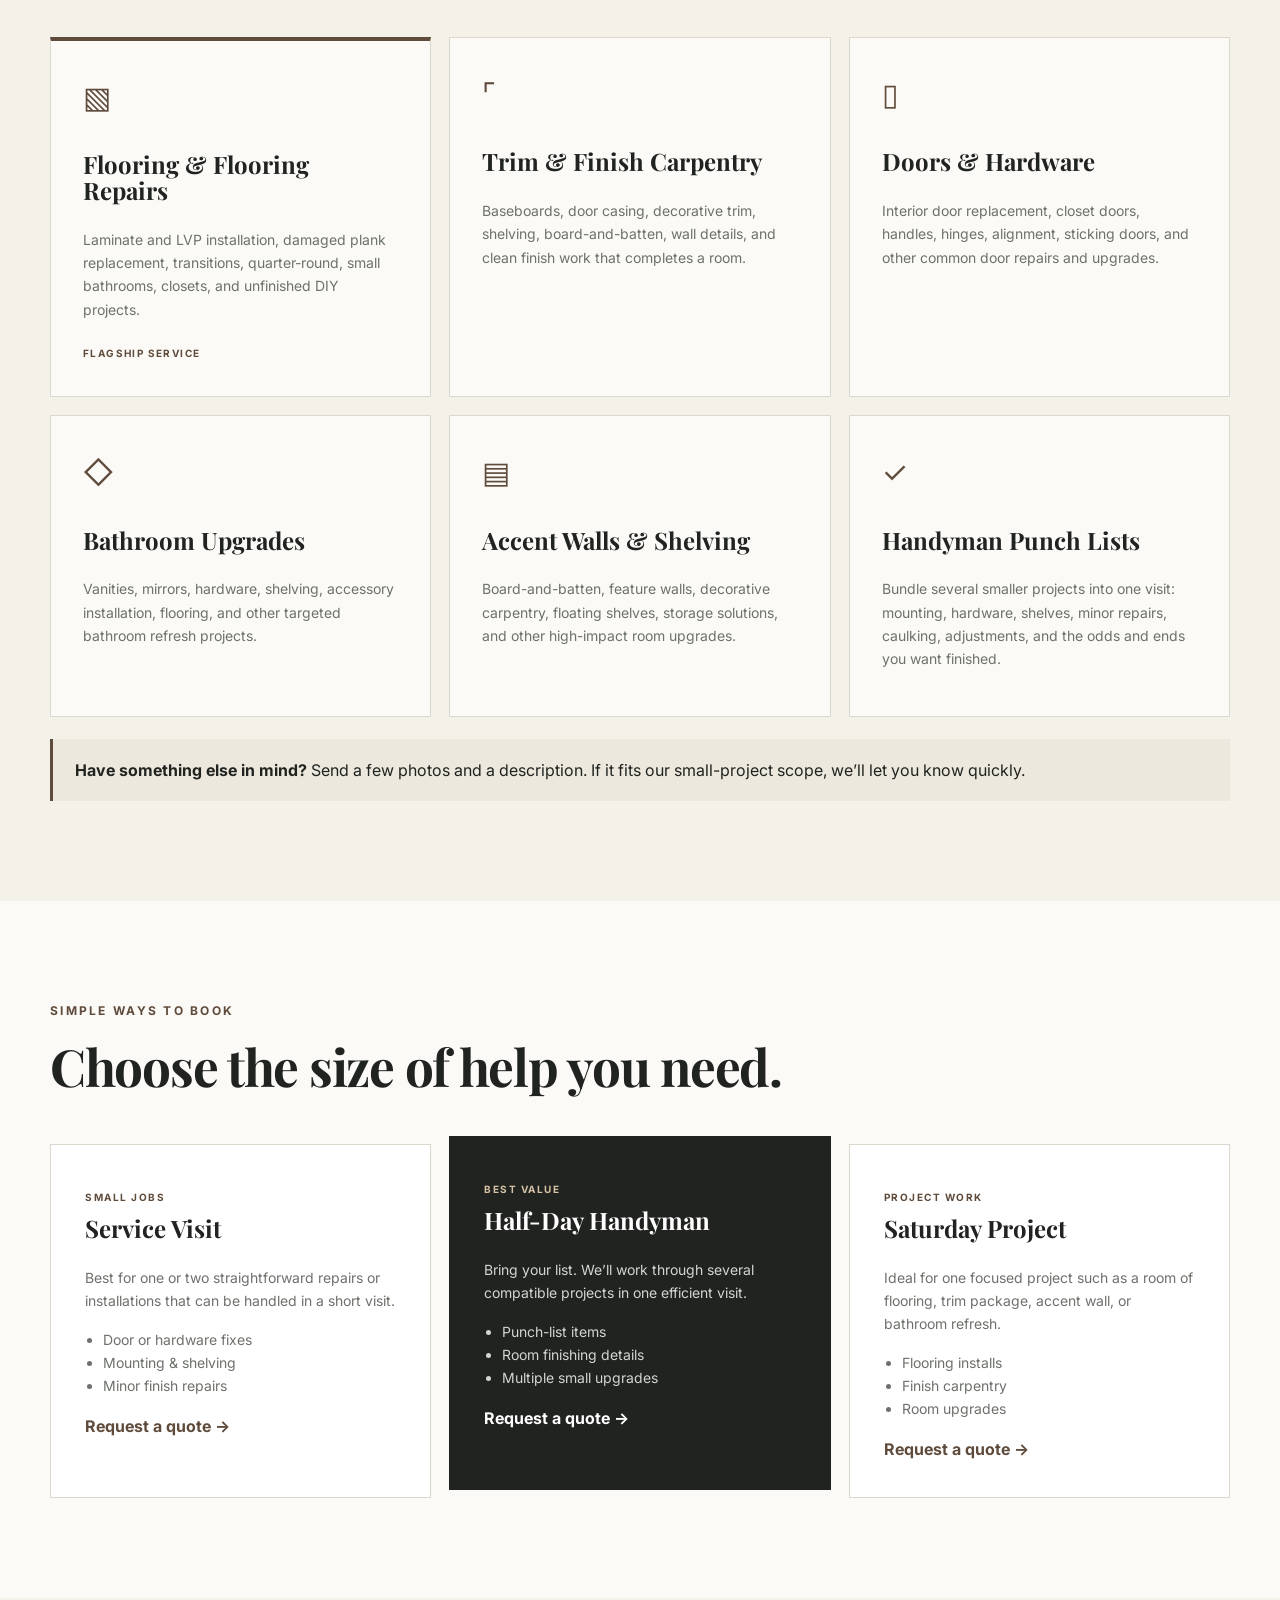
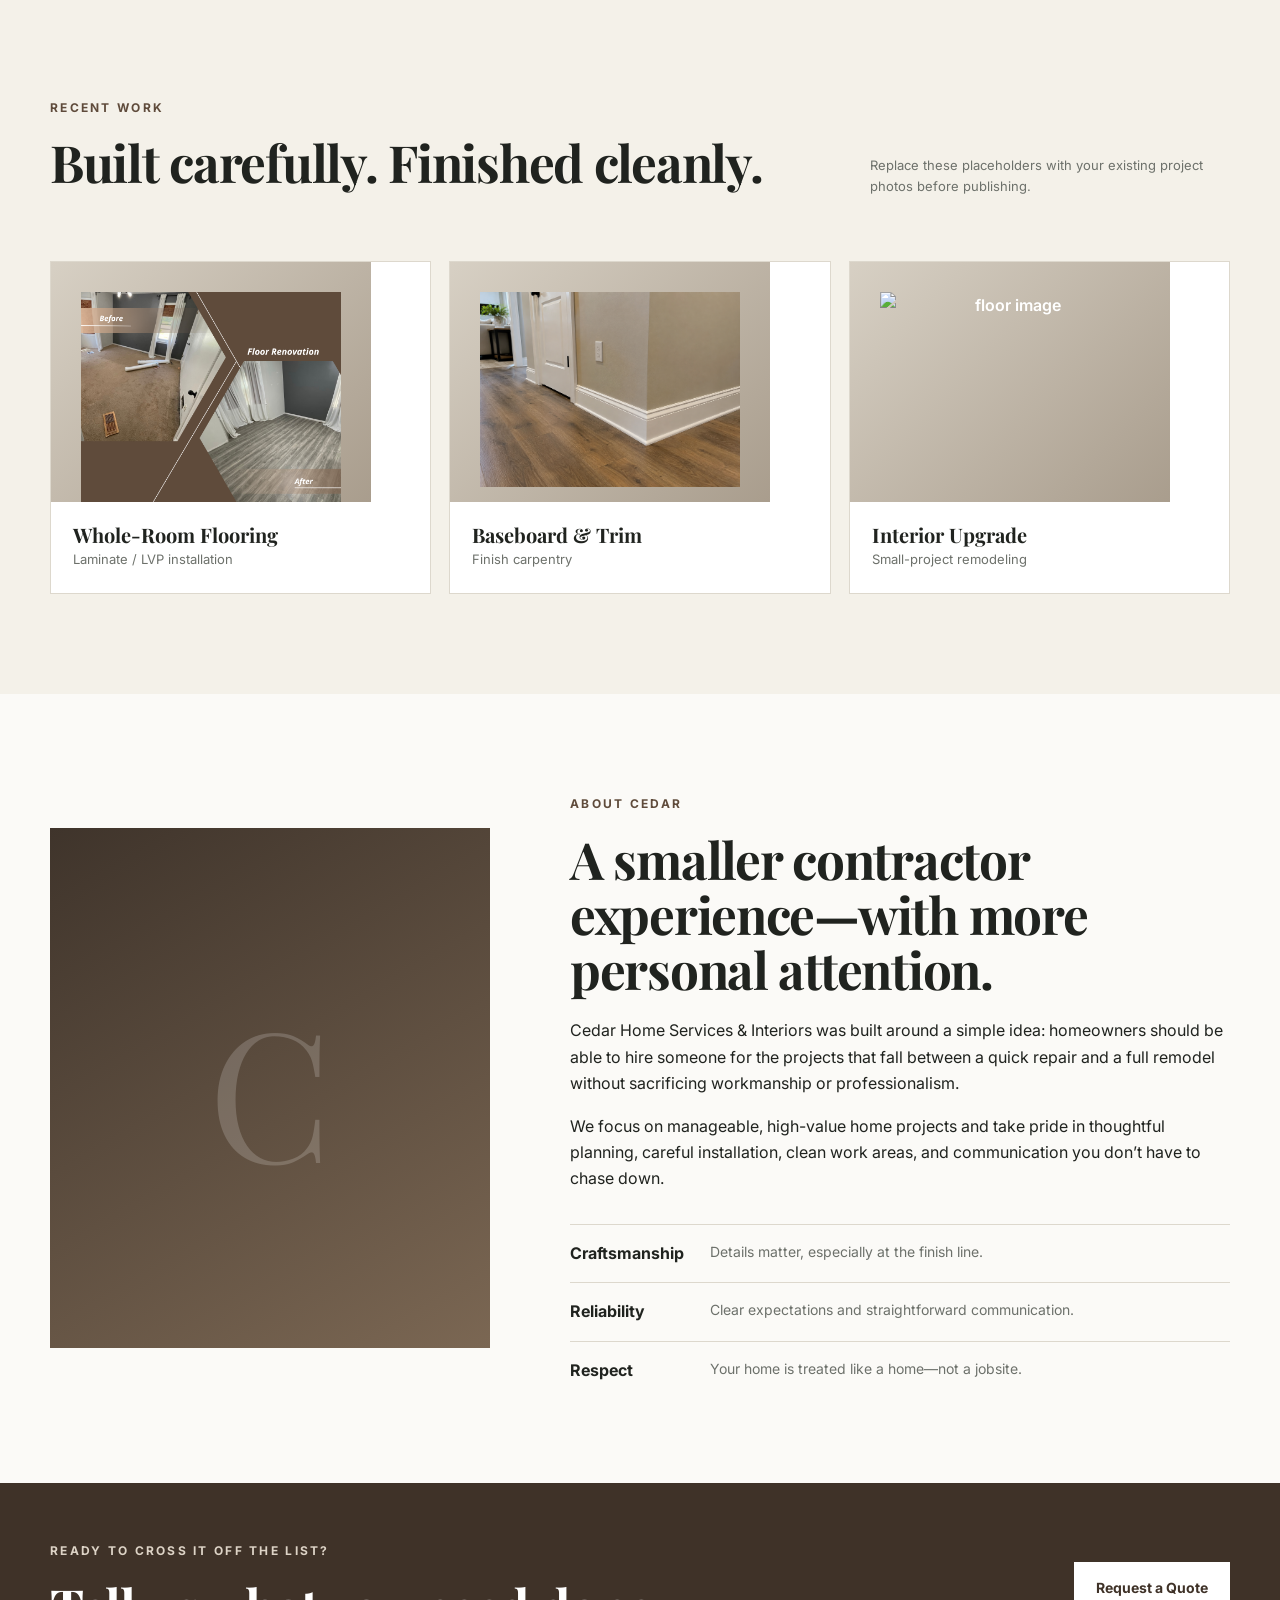
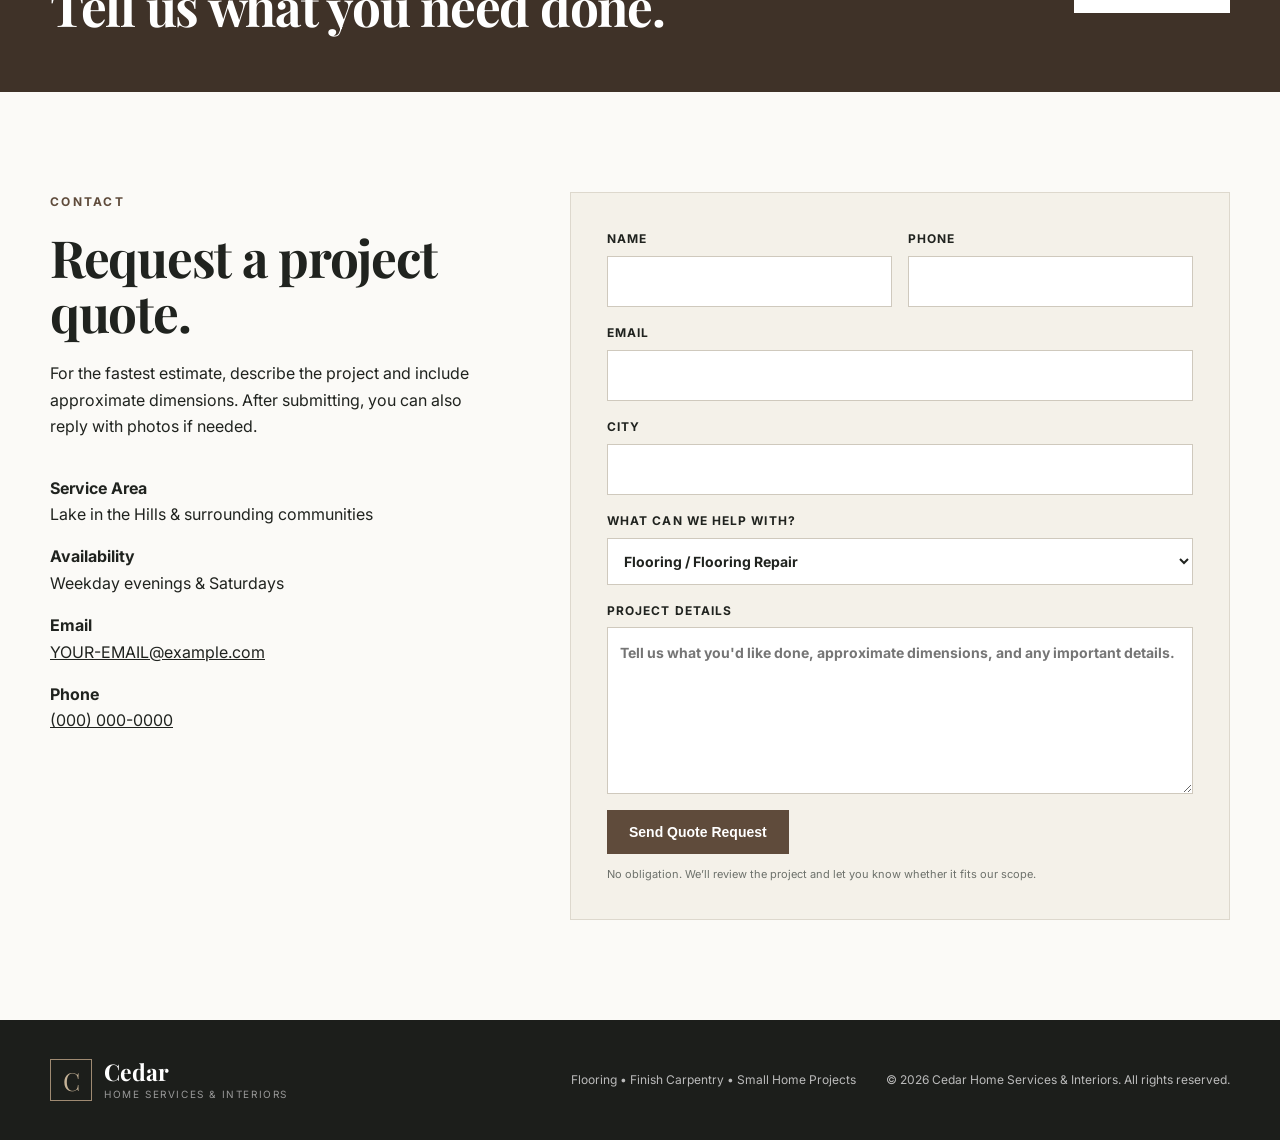
==== commit ee14f08e: "Update index.html" ====
--- a/index.html
+++ b/index.html
@@ -150,7 +150,7 @@
         <div class="project-grid">
           <article class="project-card"><div class="project-placeholder"><img src="assets/images/placeholders/before-after.png" alt="floor image"></div><div class="project-meta"><h3>Whole-Room Flooring</h3><p>Laminate / LVP installation</p></div></article>
           <article class="project-card"><div class="project-placeholder"><img src="assets/images/placeholders/finished-baseboard.png" alt="floor image"></div><div class="project-meta"><h3>Baseboard & Trim</h3><p>Finish carpentry</p></div></article>
-          <article class="project-card"><div class="project-placeholder">Add remodel project photo</div><div class="project-meta"><h3>Interior Upgrade</h3><p>Small-project remodeling</p></div></article>
+          <article class="project-card"><div class="project-placeholder"><img src="interior-upgrade.png" alt="floor image"></div><div class="project-meta"><h3>Interior Upgrade</h3><p>Small-project remodeling</p></div></article>
         </div>
       </div>
     </section>
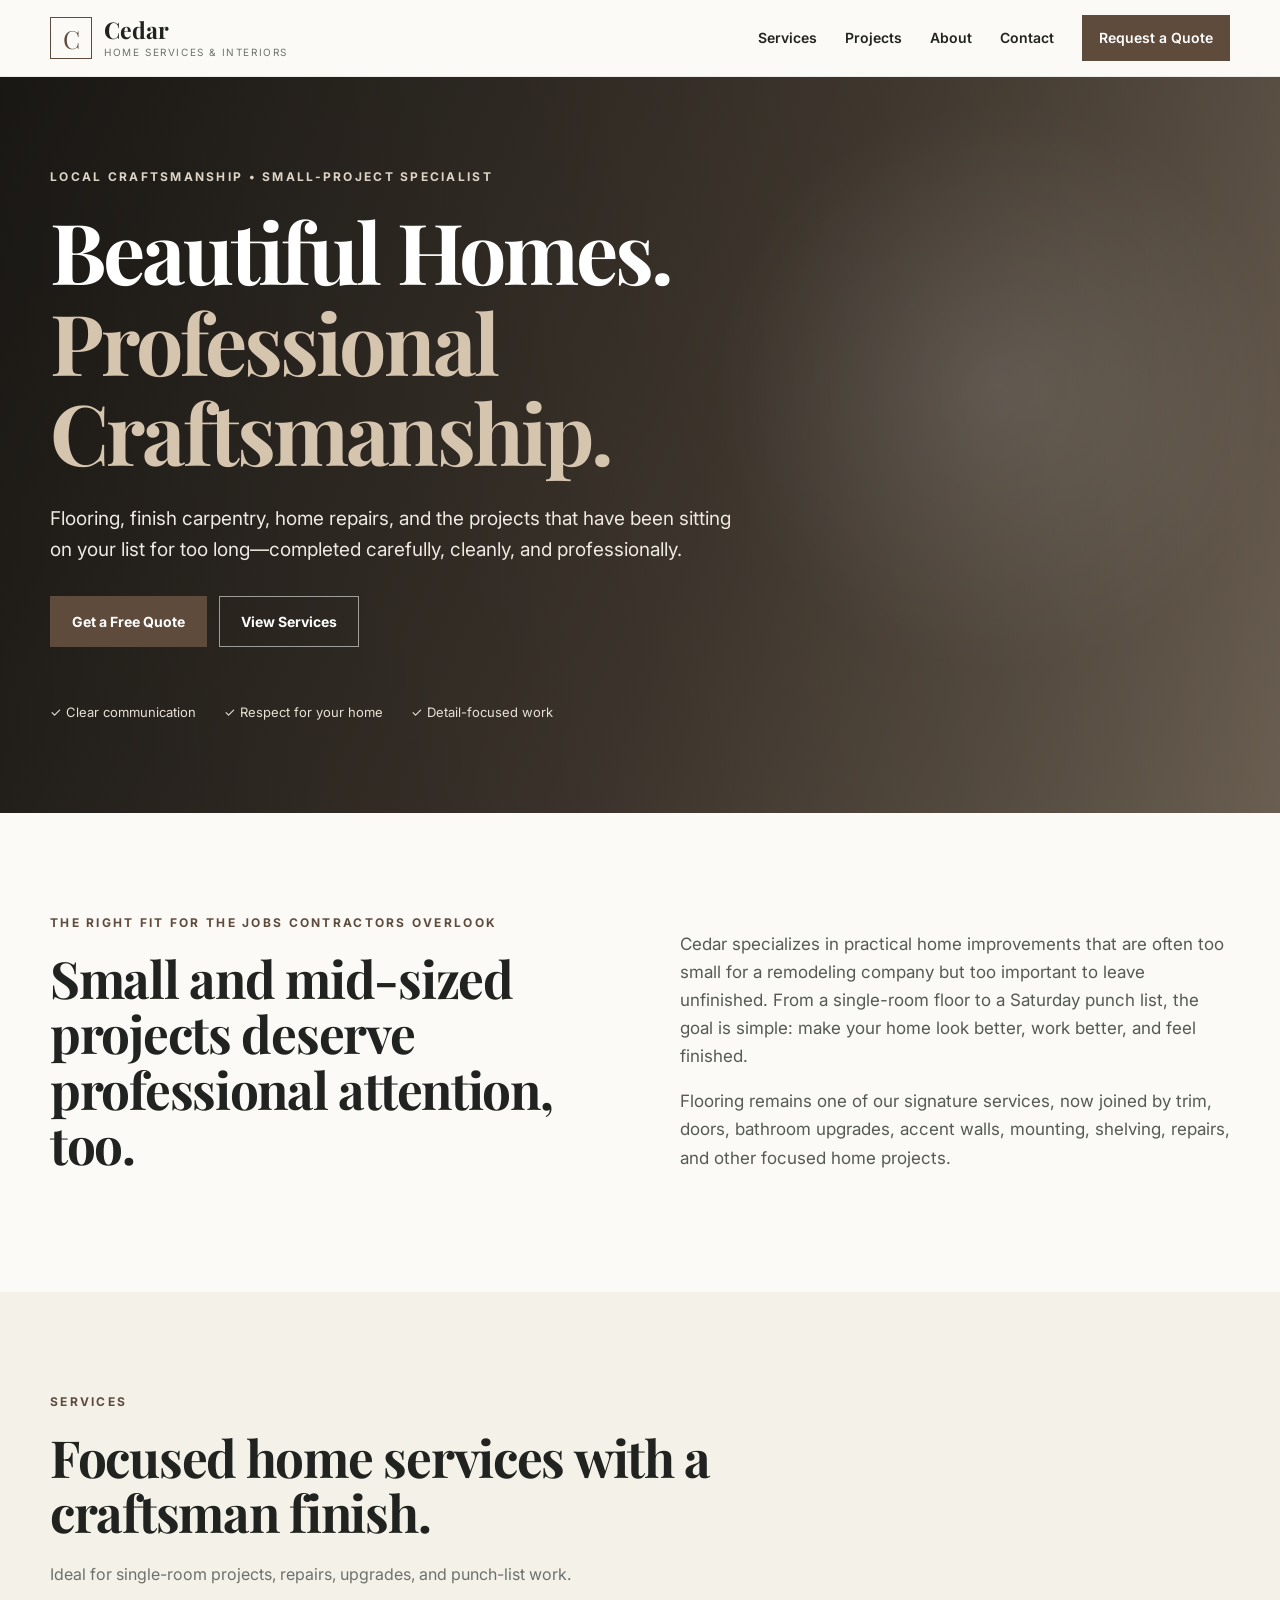
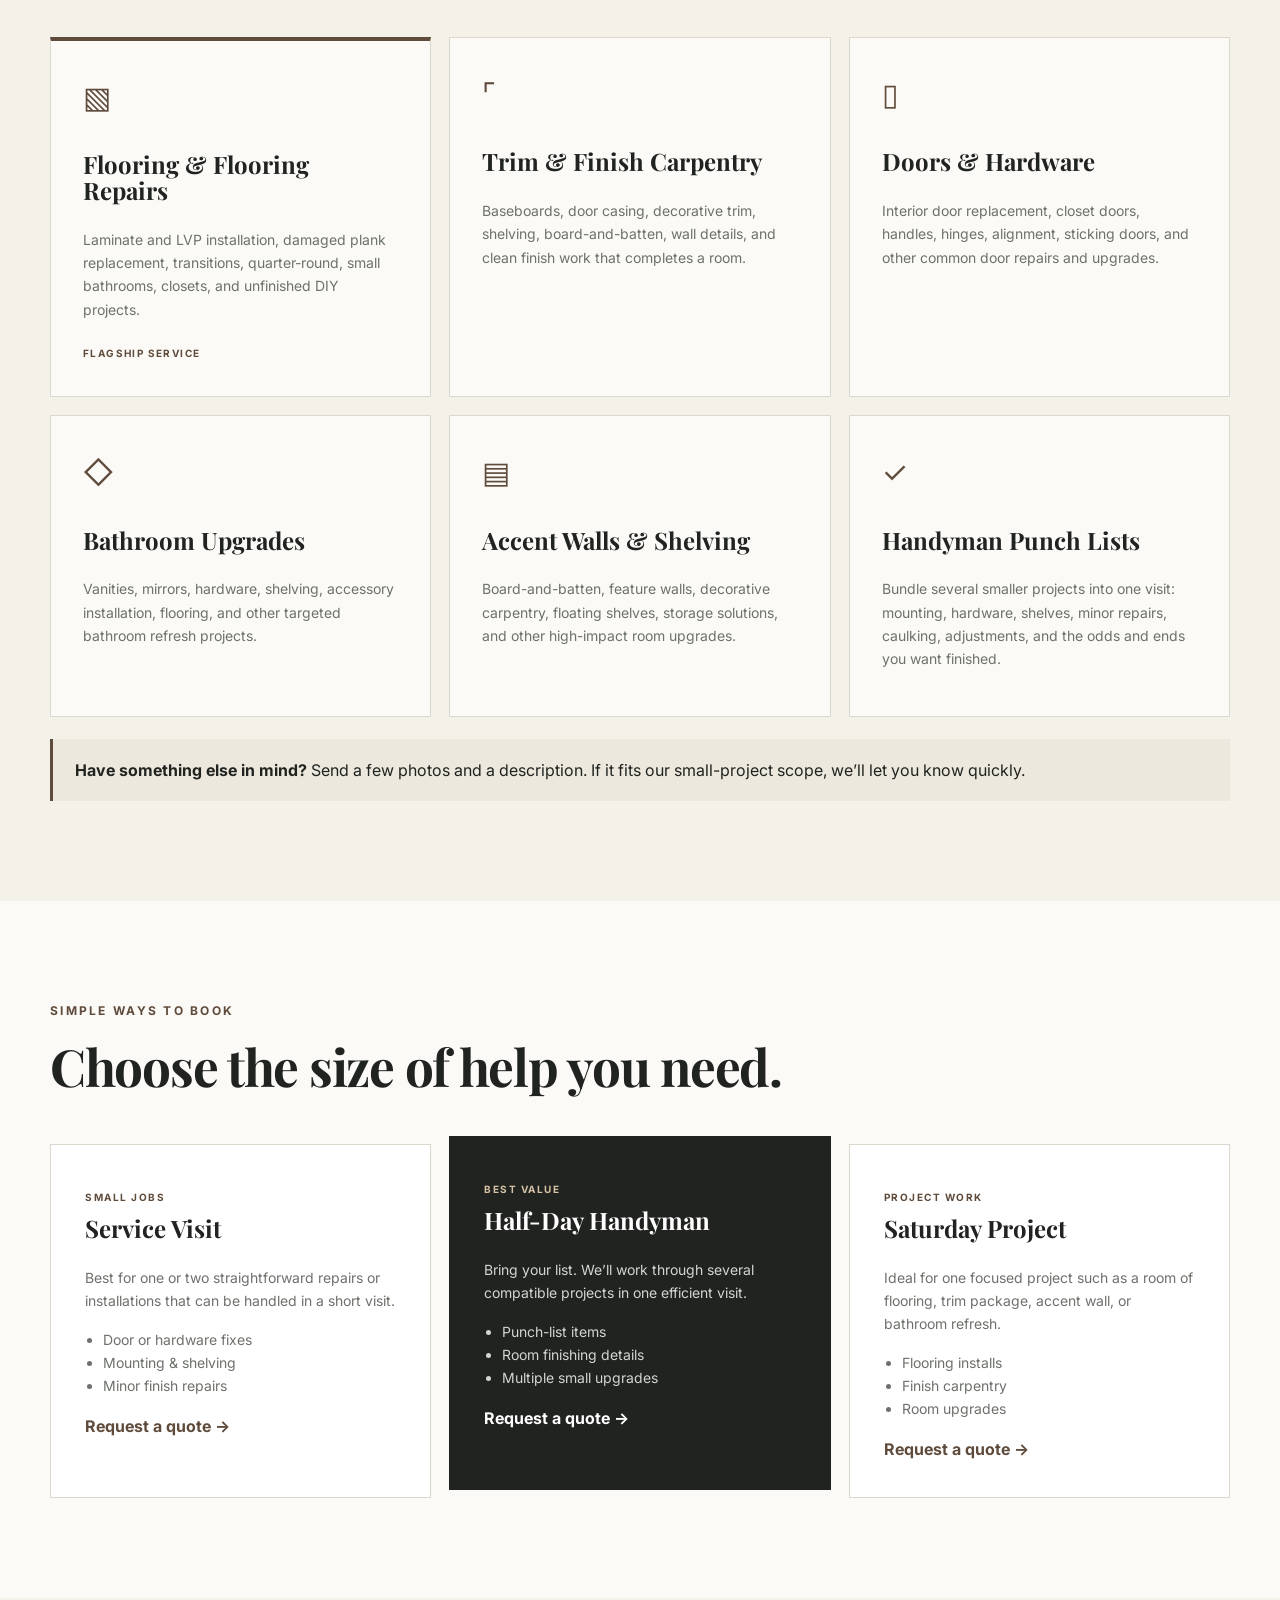
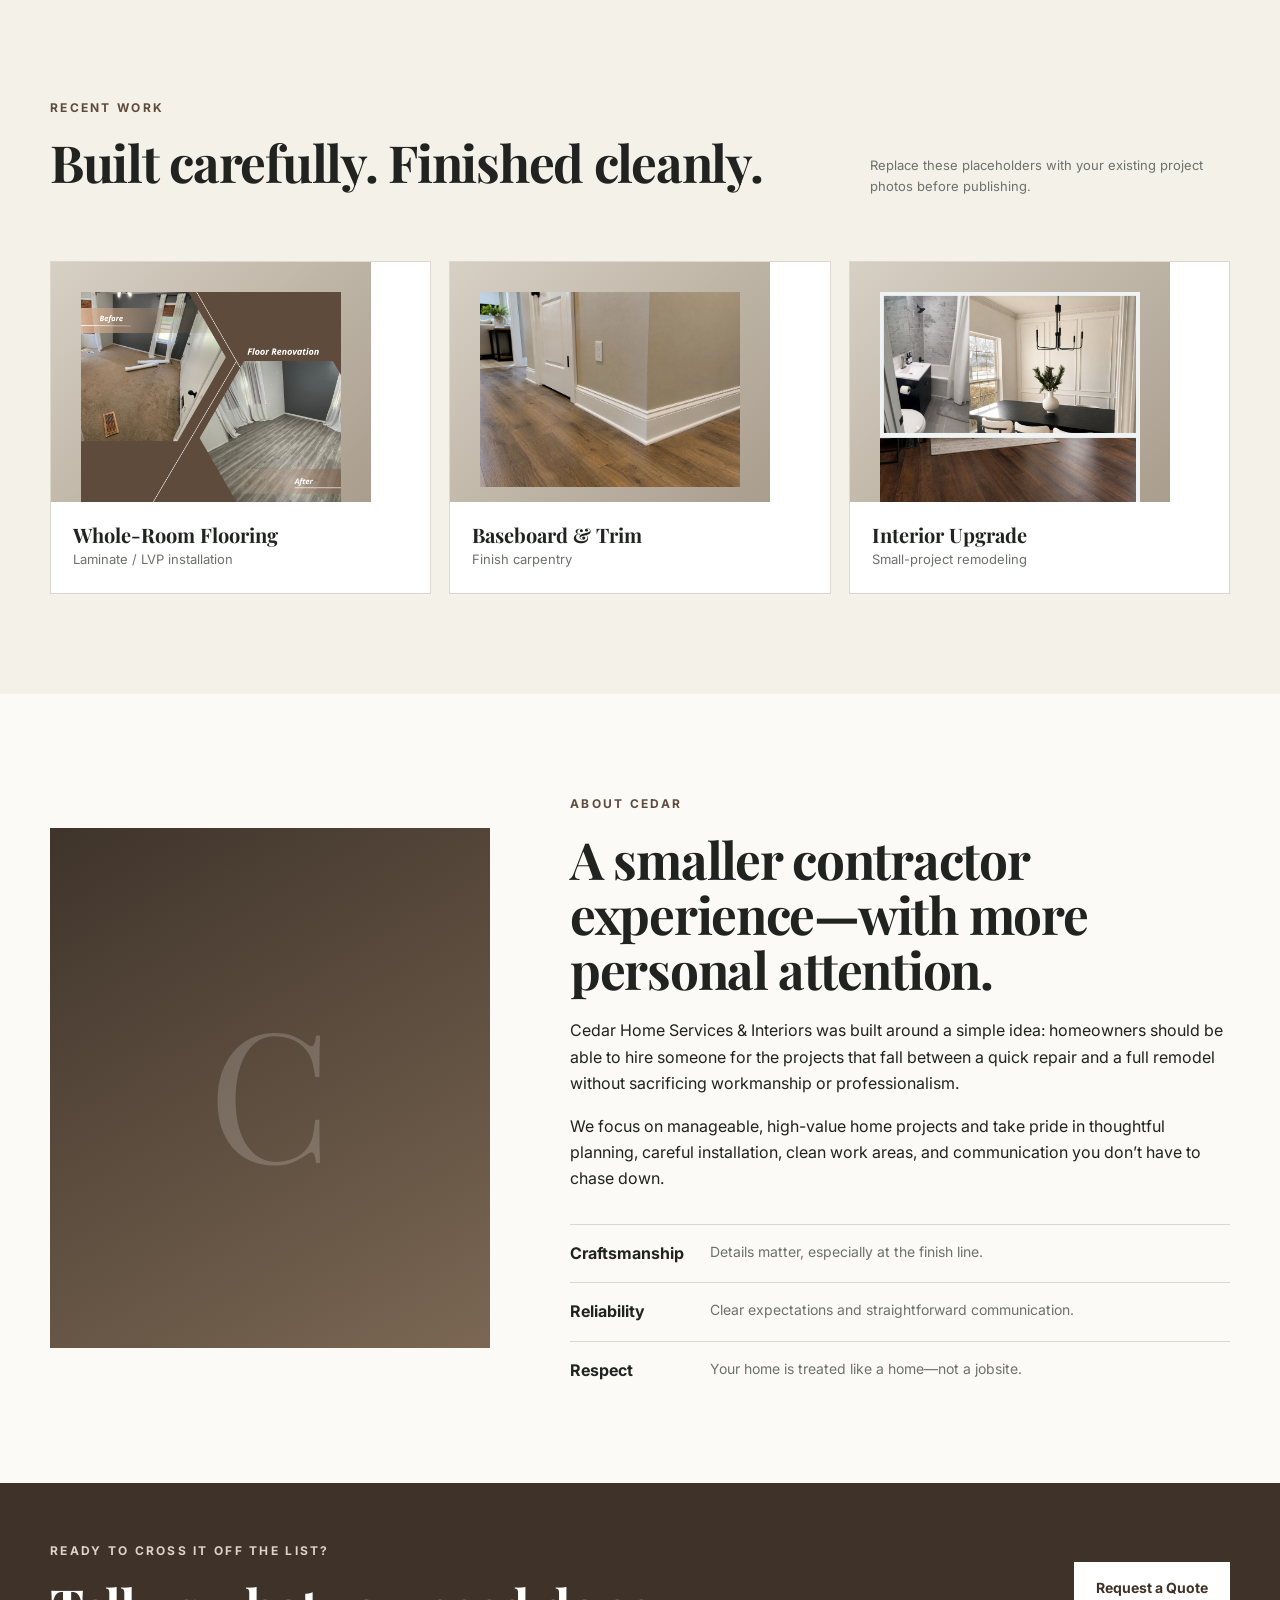
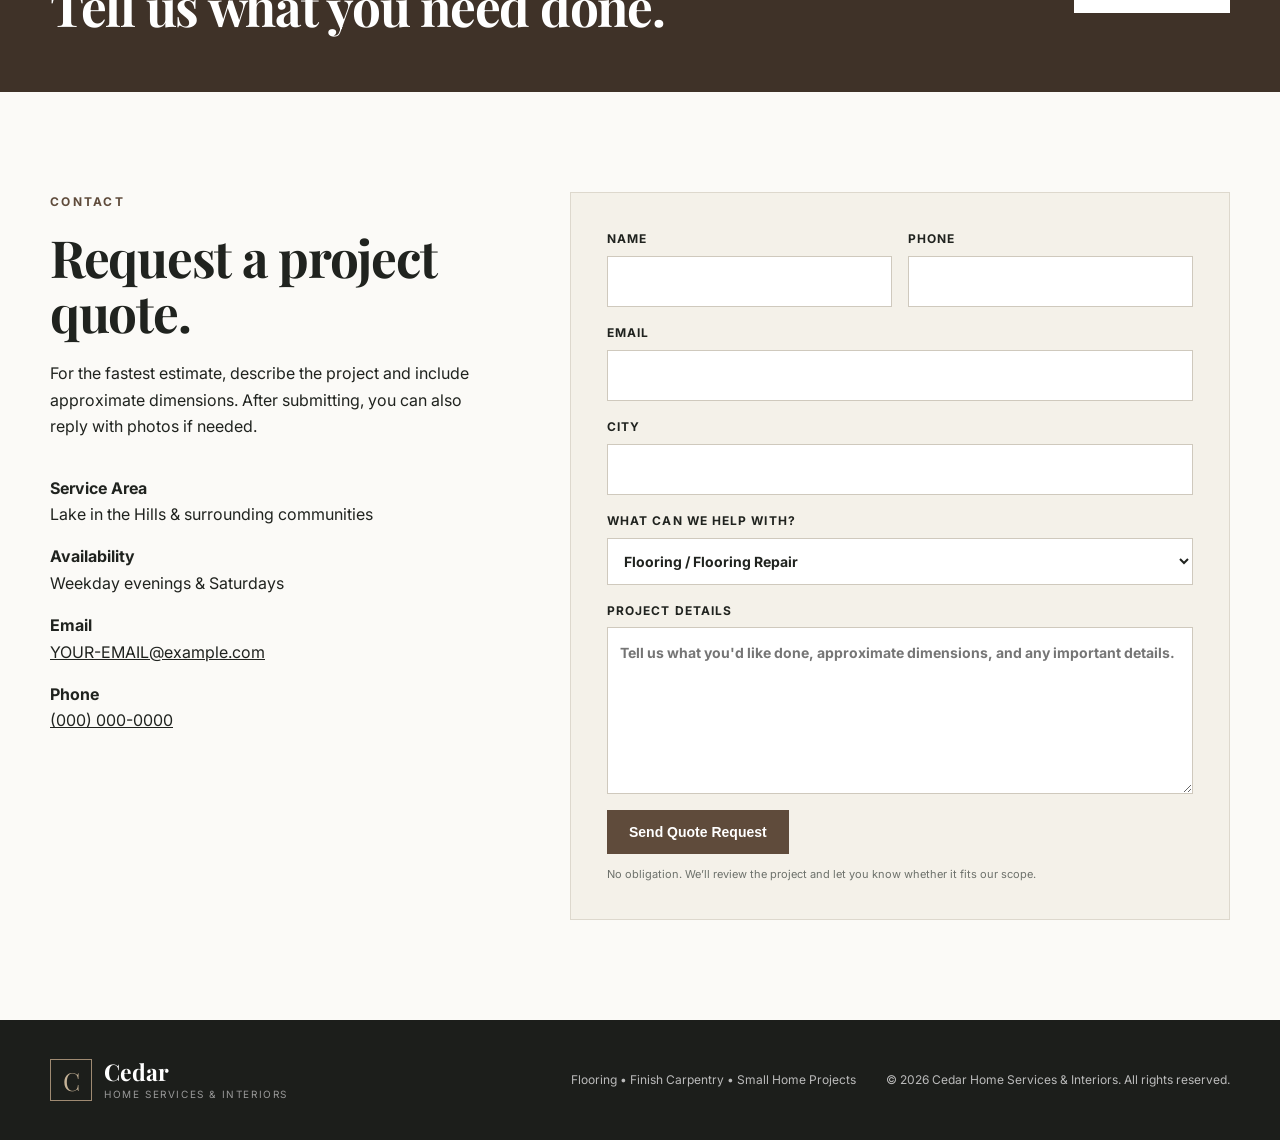
==== commit d9fb3864: "Update index.html" ====
--- a/index.html
+++ b/index.html
@@ -150,7 +150,7 @@
         <div class="project-grid">
           <article class="project-card"><div class="project-placeholder"><img src="assets/images/placeholders/before-after.png" alt="floor image"></div><div class="project-meta"><h3>Whole-Room Flooring</h3><p>Laminate / LVP installation</p></div></article>
           <article class="project-card"><div class="project-placeholder"><img src="assets/images/placeholders/finished-baseboard.png" alt="floor image"></div><div class="project-meta"><h3>Baseboard & Trim</h3><p>Finish carpentry</p></div></article>
-          <article class="project-card"><div class="project-placeholder"><img src="interior-upgrade.png" alt="floor image"></div><div class="project-meta"><h3>Interior Upgrade</h3><p>Small-project remodeling</p></div></article>
+          <article class="project-card"><div class="project-placeholder"><img src="assets/images/placeholders/interior-upgrade.png" alt="floor image"></div><div class="project-meta"><h3>Interior Upgrade</h3><p>Small-project remodeling</p></div></article>
         </div>
       </div>
     </section>
